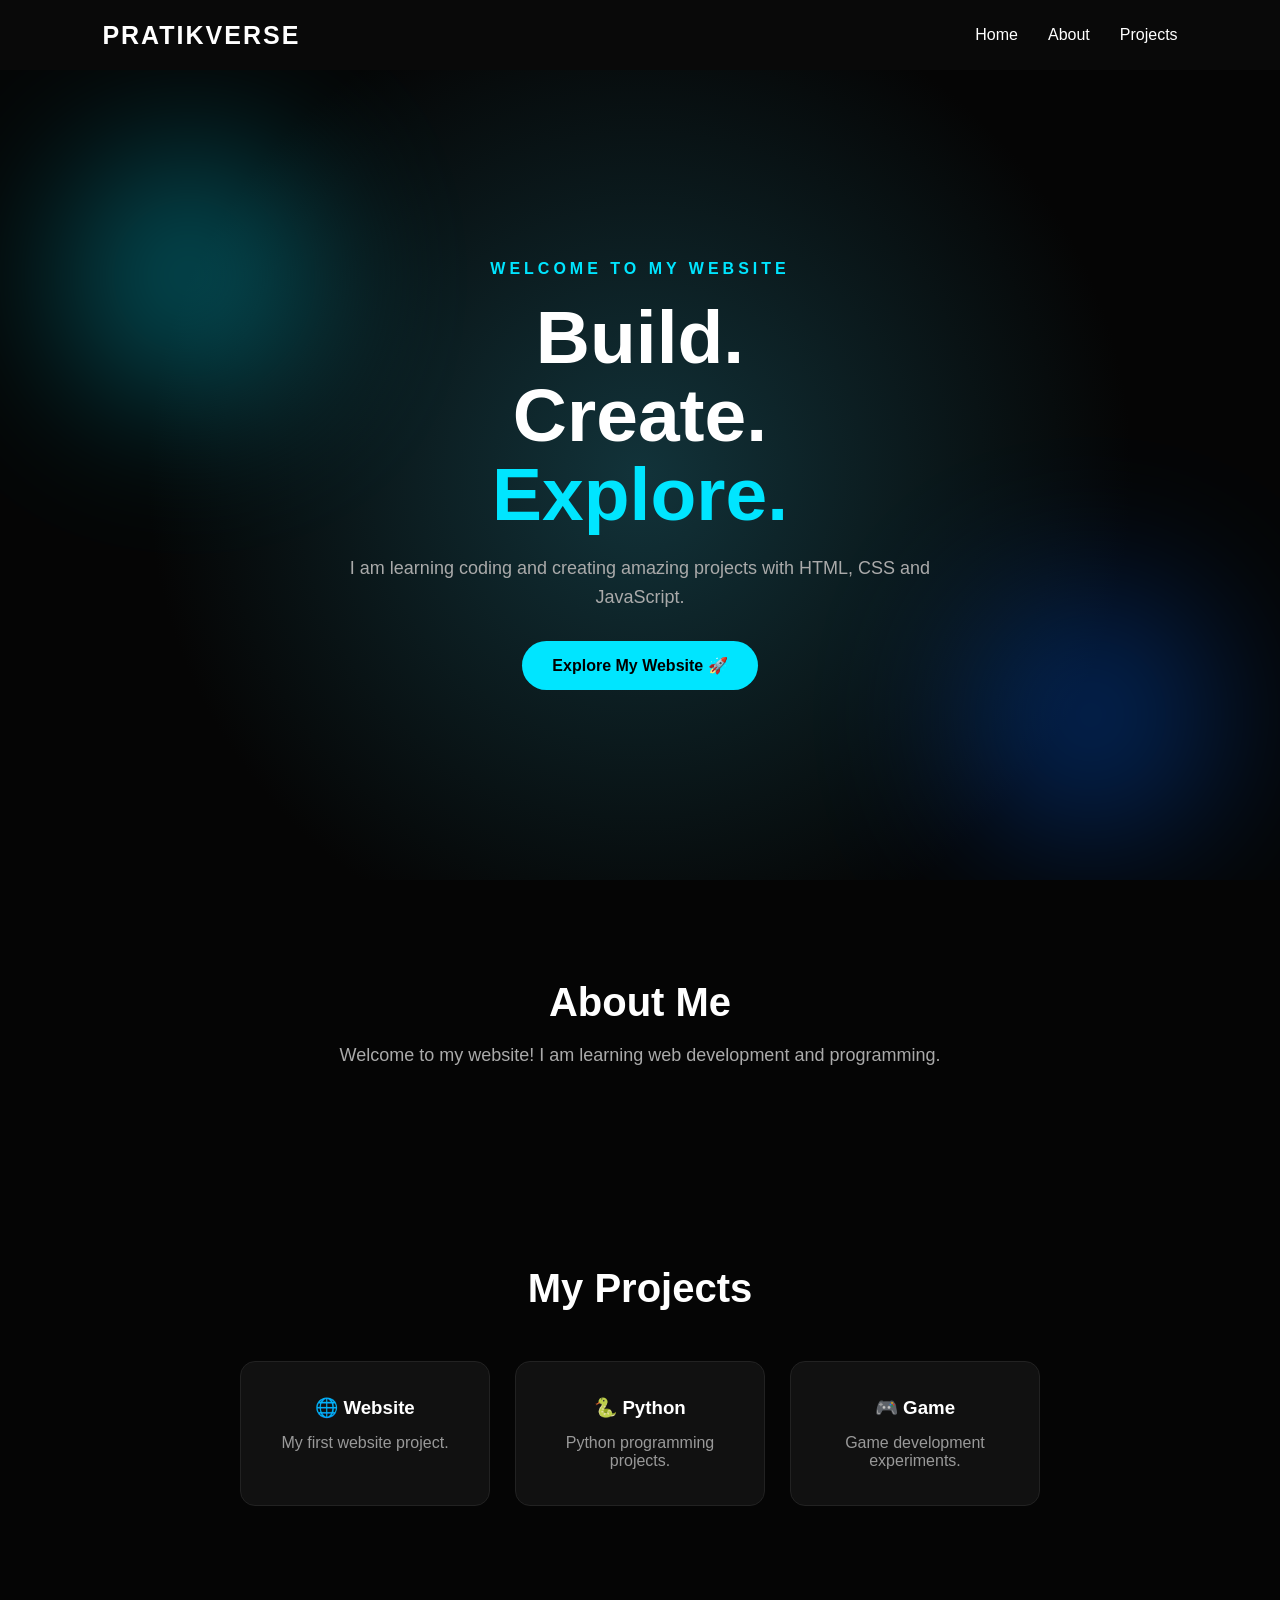
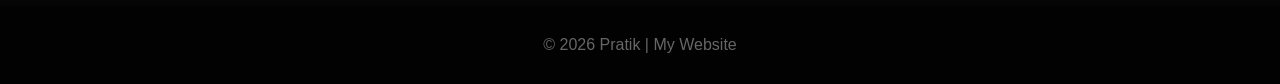
==== index.html @ c4424fc1 "Add files via upload" ====
<!DOCTYPE html>
<html lang="en">
<head>
    <meta charset="UTF-8">
    <meta name="viewport" content="width=device-width, initial-scale=1.0">

    <title>PratikVerse</title>

    <link rel="stylesheet" href="style.css">
</head>

<body>

    <nav>
        <div class="logo">PRATIKVERSE</div>

        <div class="menu">
            <a href="#home">Home</a>
            <a href="#about">About</a>
            <a href="#projects">Projects</a>
        </div>
    </nav>


    <section id="home" class="hero">

        <div>
            <p class="small-text">WELCOME TO MY WEBSITE</p>

            <h1>Build.<br>
                Create.<br>
                <span>Explore.</span>
            </h1>

            <p class="description">
                I am learning coding and creating amazing projects
                with HTML, CSS and JavaScript.
            </p>

            <button onclick="explore()">Explore My Website 🚀</button>
        </div>

    </section>


    <section id="about" class="section">

        <h2>About Me</h2>

        <p>
            Welcome to my website! I am learning web development
            and programming.
        </p>

    </section>


    <section id="projects" class="section">

        <h2>My Projects</h2>

        <div class="cards">

            <div class="card">
                <h3>🌐 Website</h3>
                <p>My first website project.</p>
            </div>

            <div class="card">
                <h3>🐍 Python</h3>
                <p>Python programming projects.</p>
            </div>

            <div class="card">
                <h3>🎮 Game</h3>
                <p>Game development experiments.</p>
            </div>

        </div>

    </section>


    <footer>
        © 2026 Pratik | My Website
    </footer>


    <script src="script.js"></script>

</body>
</html>
---- style.css ----
* {
    margin: 0;
    padding: 0;
    box-sizing: border-box;
}

html {
    scroll-behavior: smooth;
}

body {
    font-family: Arial, sans-serif;
    background: #050505;
    color: white;
}


/* NAVBAR */

nav {
    height: 70px;
    padding: 0 8%;

    display: flex;
    align-items: center;
    justify-content: space-between;

    background: rgba(10, 10, 10, 0.95);

    position: sticky;
    top: 0;
    z-index: 100;
}

.logo {
    font-size: 25px;
    font-weight: bold;
    letter-spacing: 2px;
}

.menu {
    display: flex;
    gap: 30px;
}

.menu a {
    color: white;
    text-decoration: none;
    transition: 0.3s;
}

.menu a:hover {
    color: #00e5ff;
}


/* HERO */

.hero {
    min-height: 90vh;

    display: flex;
    align-items: center;
    justify-content: center;

    text-align: center;

    padding: 40px;

    background:
        radial-gradient(circle at center, #12333a, #050505 65%);

    position: relative;
    overflow: hidden;
}


/* MOVING GLOW */

.hero::before {
    content: "";

    position: absolute;

    width: 250px;
    height: 250px;

    background: #00e5ff;

    border-radius: 50%;

    filter: blur(80px);

    opacity: 0.35;

    top: 10%;
    left: 5%;

    animation: moveGlow 4s infinite alternate ease-in-out;
}

.hero::after {
    content: "";

    position: absolute;

    width: 250px;
    height: 250px;

    background: #0066ff;

    border-radius: 50%;

    filter: blur(80px);

    opacity: 0.35;

    bottom: 5%;
    right: 5%;

    animation: moveGlow2 5s infinite alternate ease-in-out;
}

@keyframes moveGlow {

    0% {
        transform: translate(0, 0);
    }

    100% {
        transform: translate(300px, 150px);
    }

}

@keyframes moveGlow2 {

    0% {
        transform: translate(0, 0);
    }

    100% {
        transform: translate(-300px, -150px);
    }

}


/* HERO CONTENT */

.hero > div {
    position: relative;
    z-index: 2;
}

.small-text {
    color: #00e5ff;

    letter-spacing: 4px;

    font-weight: bold;
}

h1 {
    font-size: 75px;

    line-height: 1.05;

    margin: 20px 0;
}

h1 span {
    color: #00e5ff;
}

.description {
    max-width: 600px;

    margin: auto;

    color: #aaa;

    font-size: 18px;

    line-height: 1.6;
}


/* BUTTON */

button {
    margin-top: 30px;

    padding: 15px 30px;

    border: none;

    border-radius: 30px;

    background: #00e5ff;

    color: black;

    font-size: 16px;

    font-weight: bold;

    cursor: pointer;

    transition: 0.3s;
}

button:hover {
    transform: scale(1.08);

    box-shadow: 0 0 30px #00e5ff;
}


/* SECTIONS */

.section {
    padding: 100px 8%;

    text-align: center;
}

.section h2 {
    font-size: 40px;

    margin-bottom: 20px;
}

.section > p {
    color: #aaa;

    font-size: 18px;
}


/* PROJECT CARDS */

.cards {
    margin-top: 50px;

    display: flex;

    justify-content: center;

    gap: 25px;

    flex-wrap: wrap;
}

.card {
    width: 250px;

    padding: 35px 20px;

    background: #111;

    border: 1px solid #222;

    border-radius: 15px;

    transition: 0.3s;
}

.card:hover {
    transform: translateY(-10px);

    border-color: #00e5ff;

    box-shadow: 0 0 20px rgba(0, 229, 255, 0.2);
}

.card h3 {
    margin-bottom: 15px;
}

.card p {
    color: #999;
}


/* FOOTER */

footer {
    padding: 30px;

    text-align: center;

    background: #020202;

    color: #666;
}


/* MOBILE */

@media (max-width: 700px) {

    .menu {
        gap: 10px;
    }

    h1 {
        font-size: 50px;
    }

    nav {
        padding: 0 5%;
    }

}
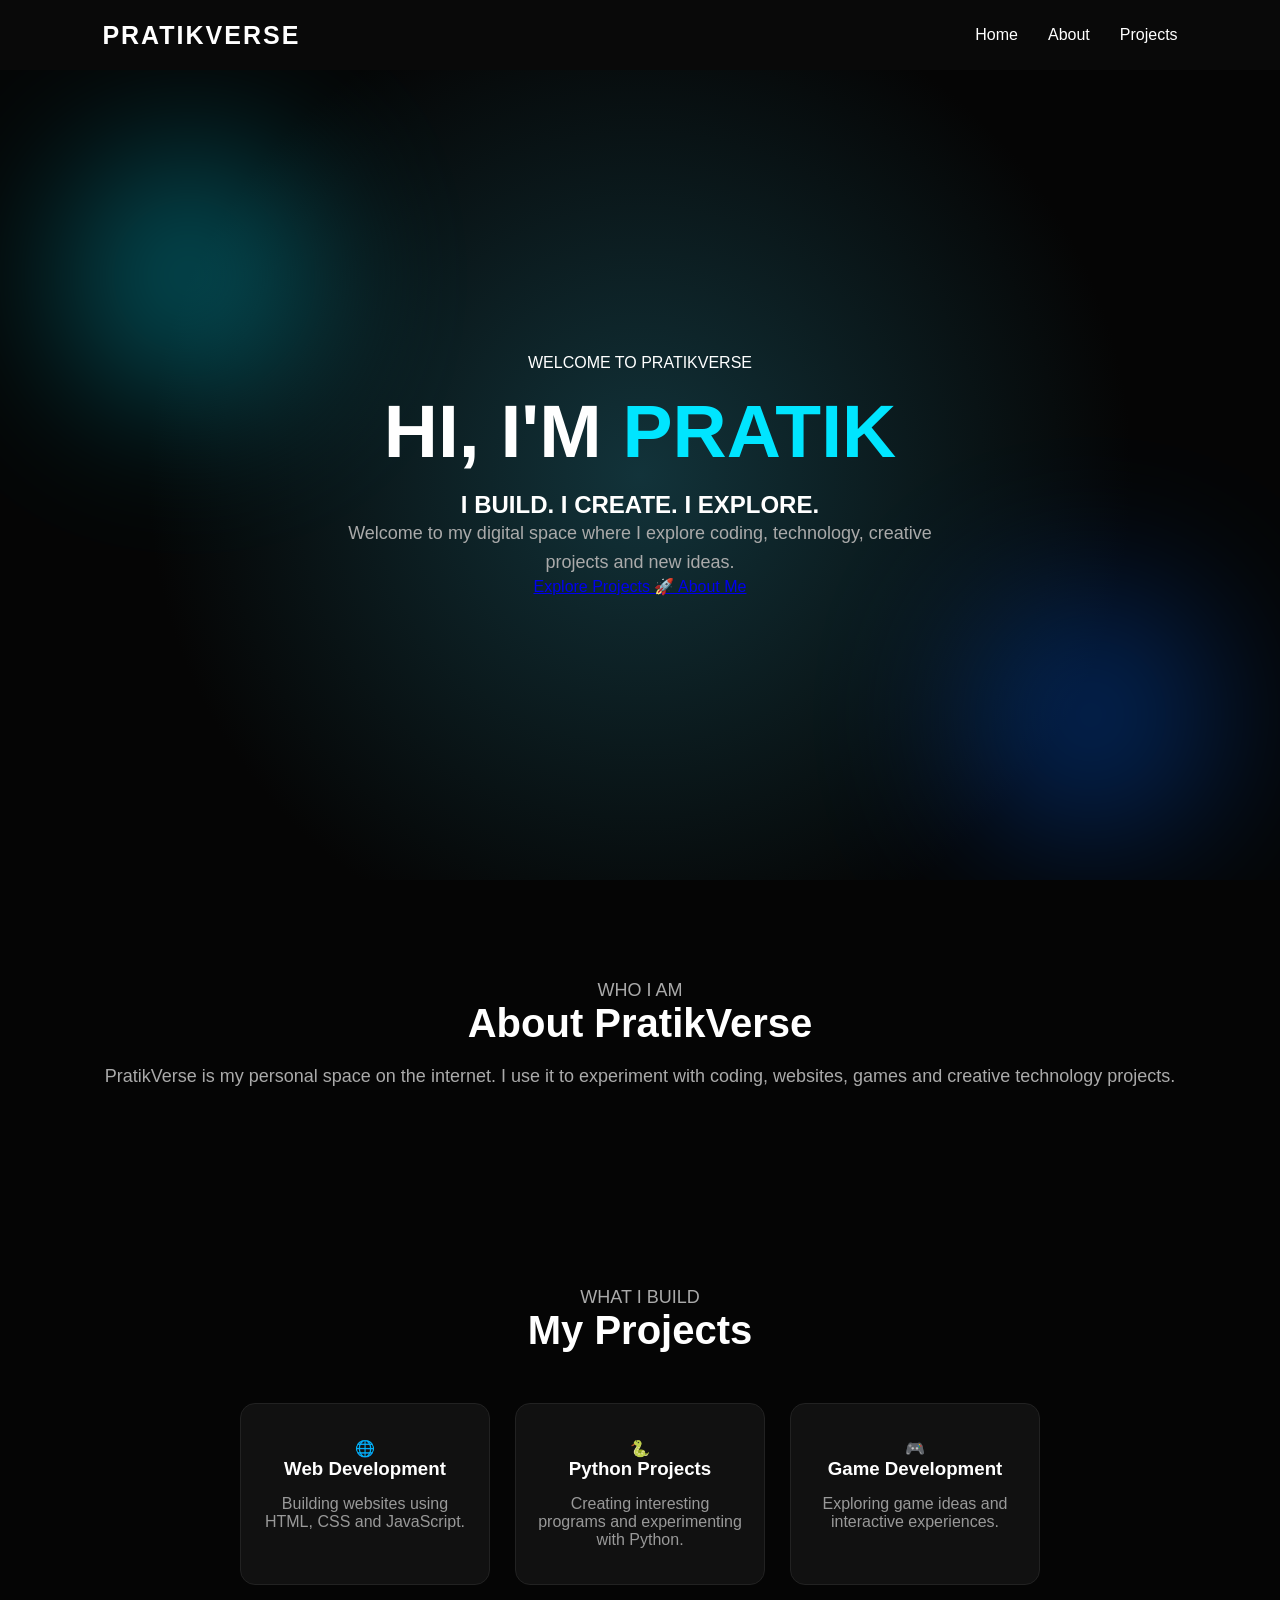
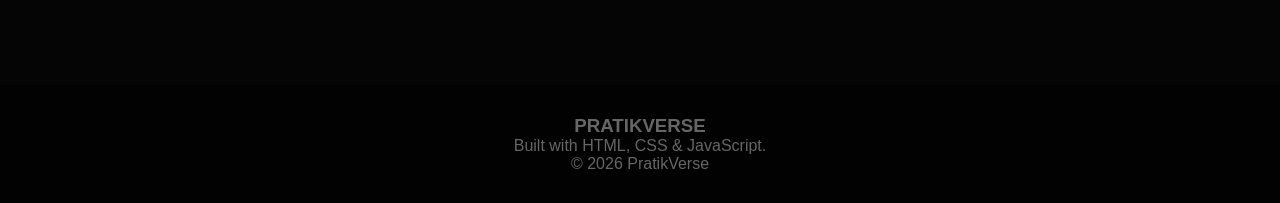
==== commit 6d44a172: "Add files via upload" ====
--- a/index.html
+++ b/index.html
@@ -1,5 +1,6 @@
 <!DOCTYPE html>
 <html lang="en">
+
 <head>
     <meta charset="UTF-8">
     <meta name="viewport" content="width=device-width, initial-scale=1.0">
@@ -11,69 +12,61 @@
 
 <body>
 
+    <!-- NAVBAR -->
+
     <nav>
-        <div class="logo">PRATIKVERSE</div>
+
+        <div class="logo">
+            PRATIKVERSE
+        </div>
 
         <div class="menu">
+
             <a href="#home">Home</a>
             <a href="#about">About</a>
             <a href="#projects">Projects</a>
+
         </div>
+
     </nav>
 
 
+    <!-- HERO -->
+
     <section id="home" class="hero">
 
-        <div>
-            <p class="small-text">WELCOME TO MY WEBSITE</p>
+        <div class="glow glow-one"></div>
+        <div class="glow glow-two"></div>
 
-            <h1>Build.<br>
-                Create.<br>
-                <span>Explore.</span>
+        <div class="hero-content">
+
+            <p class="welcome">
+                WELCOME TO PRATIKVERSE
+            </p>
+
+            <h1>
+                HI, I'M <span>PRATIK</span>
             </h1>
 
+            <h2>
+                I BUILD. I CREATE. I EXPLORE.
+            </h2>
+
             <p class="description">
-                I am learning coding and creating amazing projects
-                with HTML, CSS and JavaScript.
+                Welcome to my digital space where I explore
+                coding, technology, creative projects and new ideas.
             </p>
 
-            <button onclick="explore()">Explore My Website 🚀</button>
-        </div>
+            <div class="buttons">
 
-    </section>
+                <a href="#projects" class="primary-btn">
+                    Explore Projects 🚀
+                </a>
 
+                <a href="#about" class="secondary-btn">
+                    About Me
+                </a>
 
-    <section id="about" class="section">
-
-        <h2>About Me</h2>
-
-        <p>
-            Welcome to my website! I am learning web development
-            and programming.
-        </p>
-
-    </section>
-
-
-    <section id="projects" class="section">
-
-        <h2>My Projects</h2>
-
-        <div class="cards">
-
-            <div class="card">
-                <h3>🌐 Website</h3>
-                <p>My first website project.</p>
-            </div>
-
-            <div class="card">
-                <h3>🐍 Python</h3>
-                <p>Python programming projects.</p>
-            </div>
-
-            <div class="card">
-                <h3>🎮 Game</h3>
-                <p>Game development experiments.</p>
             </div>
 
         </div>
@@ -81,12 +74,118 @@
     </section>
 
 
+    <!-- ABOUT -->
+
+    <section id="about" class="section">
+
+        <p class="section-label">
+            WHO I AM
+        </p>
+
+        <h2>
+            About PratikVerse
+        </h2>
+
+        <p class="section-text">
+            PratikVerse is my personal space on the internet.
+            I use it to experiment with coding, websites,
+            games and creative technology projects.
+        </p>
+
+    </section>
+
+
+    <!-- PROJECTS -->
+
+    <section id="projects" class="section projects">
+
+        <p class="section-label">
+            WHAT I BUILD
+        </p>
+
+        <h2>
+            My Projects
+        </h2>
+
+        <div class="cards">
+
+            <div class="card">
+
+                <div class="card-icon">
+                    🌐
+                </div>
+
+                <h3>
+                    Web Development
+                </h3>
+
+                <p>
+                    Building websites using HTML, CSS and JavaScript.
+                </p>
+
+            </div>
+
+
+            <div class="card">
+
+                <div class="card-icon">
+                    🐍
+                </div>
+
+                <h3>
+                    Python Projects
+                </h3>
+
+                <p>
+                    Creating interesting programs and experimenting
+                    with Python.
+                </p>
+
+            </div>
+
+
+            <div class="card">
+
+                <div class="card-icon">
+                    🎮
+                </div>
+
+                <h3>
+                    Game Development
+                </h3>
+
+                <p>
+                    Exploring game ideas and interactive experiences.
+                </p>
+
+            </div>
+
+        </div>
+
+    </section>
+
+
+    <!-- FOOTER -->
+
     <footer>
-        © 2026 Pratik | My Website
+
+        <h3>
+            PRATIKVERSE
+        </h3>
+
+        <p>
+            Built with HTML, CSS & JavaScript.
+        </p>
+
+        <p class="copyright">
+            © 2026 PratikVerse
+        </p>
+
     </footer>
 
 
     <script src="script.js"></script>
 
 </body>
+
 </html>
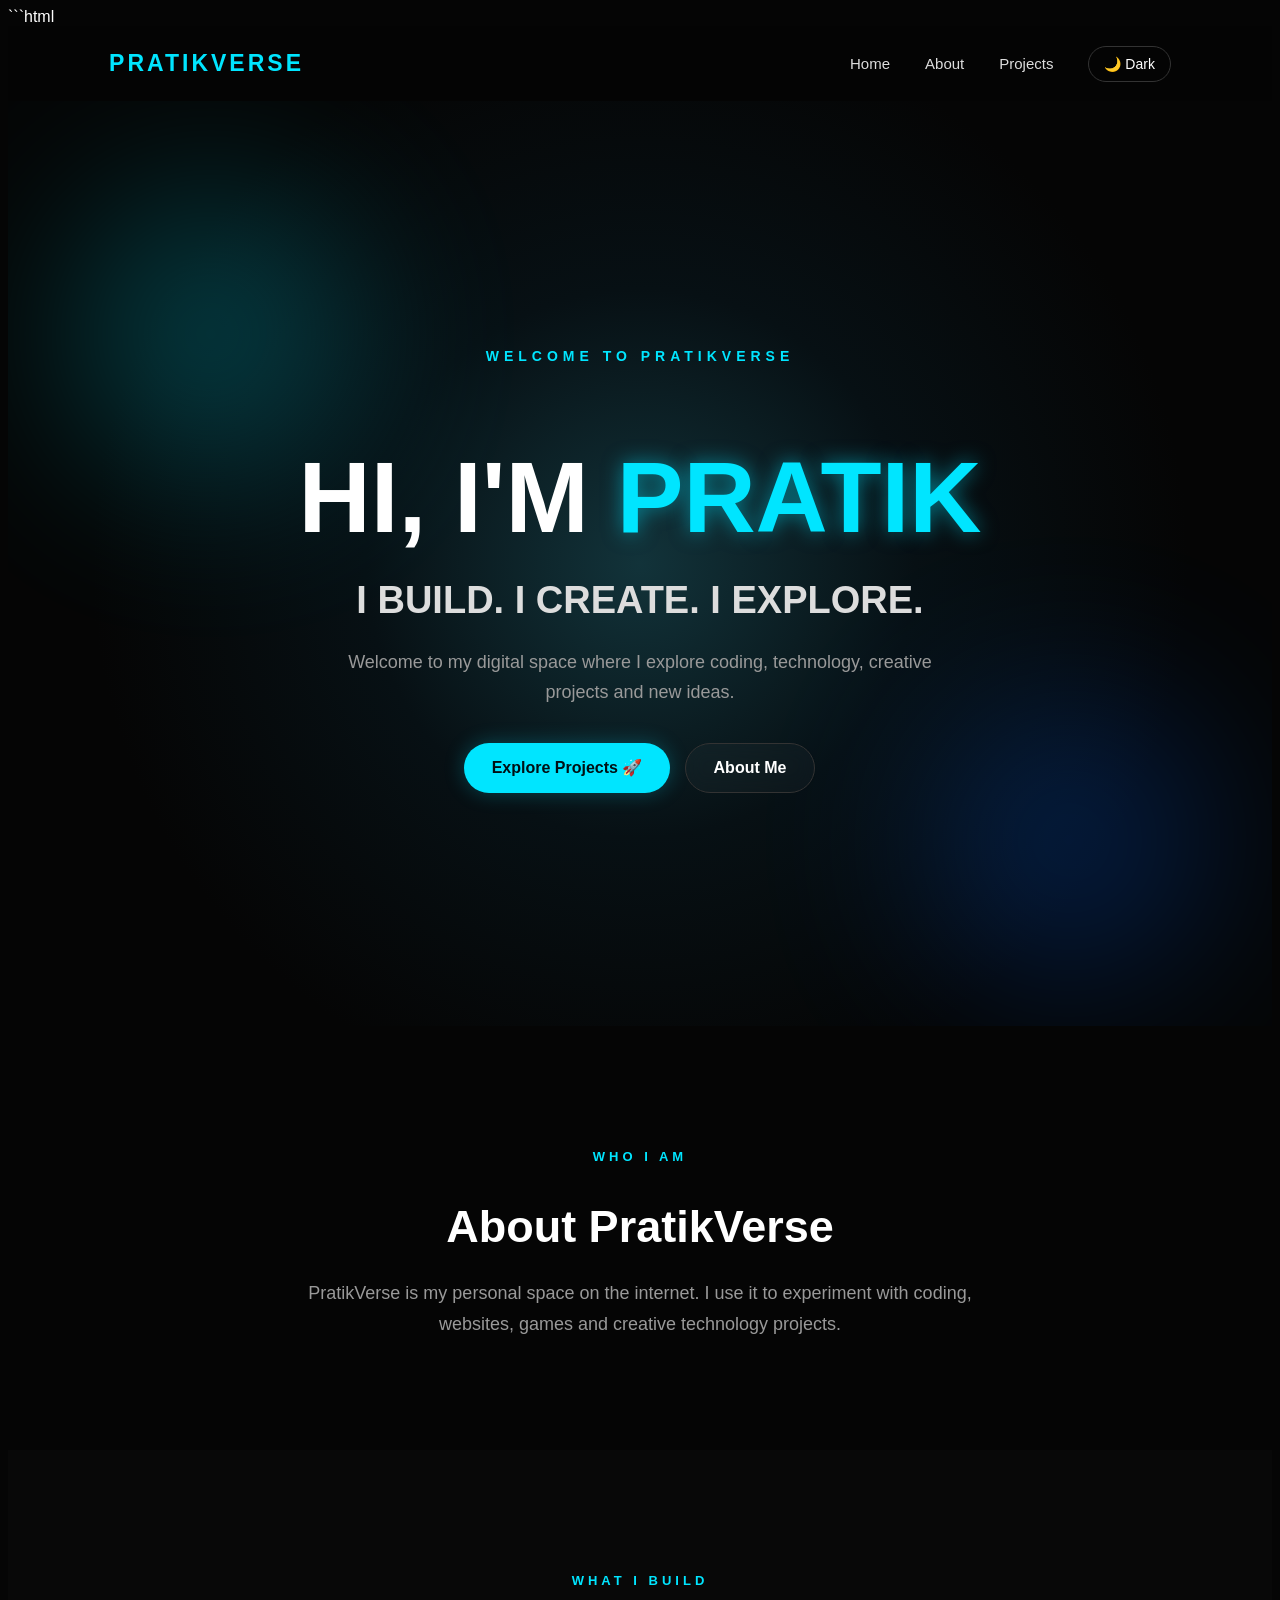
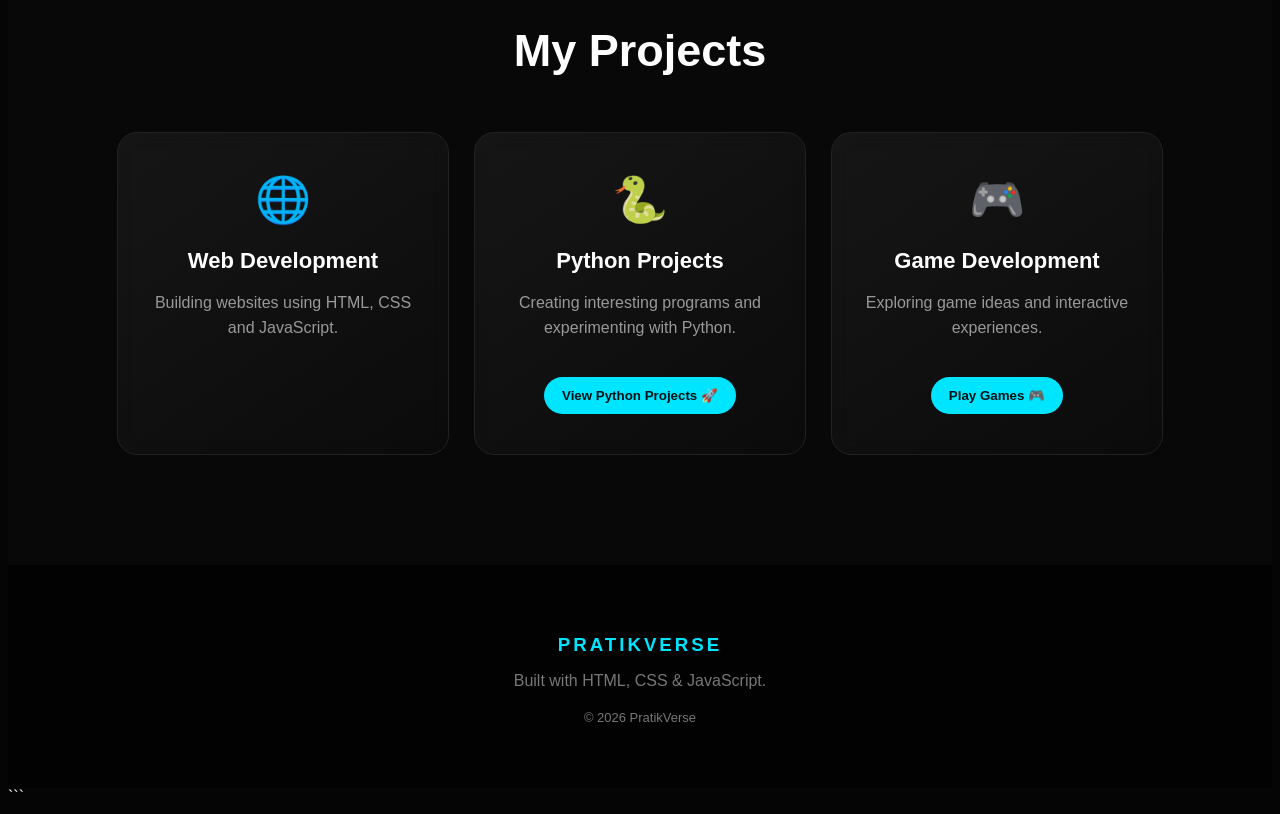
==== commit c149e09a: "Add files via upload" ====
--- a/index.html
+++ b/index.html
@@ -1,3 +1,4 @@
+```html
 <!DOCTYPE html>
 <html lang="en">
 
@@ -12,7 +13,9 @@
 
 <body>
 
-    <!-- NAVBAR -->
+    <!-- ================================
+         NAVBAR
+    ================================= -->
 
     <nav>
 
@@ -26,12 +29,18 @@
             <a href="#about">About</a>
             <a href="#projects">Projects</a>
 
+            <button id="themeToggle" type="button">
+                🌙 Dark
+            </button>
+
         </div>
 
     </nav>
 
 
-    <!-- HERO -->
+    <!-- ================================
+         HERO
+    ================================= -->
 
     <section id="home" class="hero">
 
@@ -74,7 +83,9 @@
     </section>
 
 
-    <!-- ABOUT -->
+    <!-- ================================
+         ABOUT
+    ================================= -->
 
     <section id="about" class="section">
 
@@ -95,7 +106,9 @@
     </section>
 
 
-    <!-- PROJECTS -->
+    <!-- ================================
+         PROJECTS
+    ================================= -->
 
     <section id="projects" class="section projects">
 
@@ -109,6 +122,9 @@
 
         <div class="cards">
 
+
+            <!-- WEB DEVELOPMENT -->
+
             <div class="card">
 
                 <div class="card-icon">
@@ -125,6 +141,8 @@
 
             </div>
 
+
+            <!-- PYTHON PROJECTS -->
 
             <div class="card">
 
@@ -141,8 +159,19 @@
                     with Python.
                 </p>
 
-            </div>
-
+                <button
+                    type="button"
+                    class="project-btn"
+                    onclick="openPythonProjects()">
+
+                    View Python Projects 🚀
+
+                </button>
+
+            </div>
+
+
+            <!-- GAME DEVELOPMENT -->
 
             <div class="card">
 
@@ -158,6 +187,15 @@
                     Exploring game ideas and interactive experiences.
                 </p>
 
+                <button
+                    type="button"
+                    class="project-btn"
+                    onclick="openGames()">
+
+                    Play Games 🎮
+
+                </button>
+
             </div>
 
         </div>
@@ -165,7 +203,318 @@
     </section>
 
 
-    <!-- FOOTER -->
+    <!-- ================================
+         PYTHON PROJECT POPUP
+    ================================= -->
+
+    <div
+        id="pythonModal"
+        class="python-modal"
+        style="display: none;">
+
+        <div class="python-modal-box">
+
+            <button
+                type="button"
+                class="python-close"
+                onclick="closePythonProjects()">
+
+                ×
+
+            </button>
+
+            <div class="python-modal-icon">
+                🐍
+            </div>
+
+            <h2>
+                Python Projects
+            </h2>
+
+            <p>
+                Here are some Python projects I am learning
+                and experimenting with.
+            </p>
+
+
+            <div class="python-project-list">
+
+
+                <!-- CALCULATOR -->
+
+                <div class="python-project">
+
+                    <h3>
+                        🧮 Python Calculator
+                    </h3>
+
+                    <p>
+                        A simple calculator program built
+                        with Python.
+                    </p>
+
+                </div>
+
+
+                <!-- APP LAUNCHER -->
+
+                <div class="python-project">
+
+                    <h3>
+                        🚀 App Launcher
+                    </h3>
+
+                    <p>
+                        An experimental program for launching
+                        applications.
+                    </p>
+
+                </div>
+
+
+                <!-- MINI TOOLS -->
+
+                <div class="python-project">
+
+                    <h3>
+                        🛠️ Mini Tools
+                    </h3>
+
+                    <p>
+                        Small Python programs created for
+                        learning programming concepts.
+                    </p>
+
+                </div>
+
+            </div>
+
+        </div>
+
+    </div>
+
+
+    <!-- ================================
+         GAMES POPUP
+    ================================= -->
+
+    <div
+        id="gameModal"
+        class="game-modal"
+        style="display: none;">
+
+        <div class="game-modal-box">
+
+
+            <!-- CLOSE -->
+
+            <button
+                type="button"
+                class="game-close"
+                onclick="closeGames()">
+
+                ×
+
+            </button>
+
+
+            <!-- GAME TITLE -->
+
+            <h2>
+                🎮 PratikVerse Games
+            </h2>
+
+            <p>
+                Choose a game to play!
+            </p>
+
+
+            <!-- ============================
+                 GAME MENU
+            ============================= -->
+
+            <div
+                id="gameMenu"
+                class="game-menu">
+
+
+                <!-- TARGET CLICKER -->
+
+                <button
+                    type="button"
+                    class="game-choice"
+                    onclick="startTargetGameFromMenu()">
+
+                    <span class="game-choice-icon">
+                        🎯
+                    </span>
+
+                    <strong>
+                        Target Clicker
+                    </strong>
+
+                    <span>
+                        Test your clicking speed
+                    </span>
+
+                </button>
+
+
+                <!-- SNAKE GAME -->
+
+                <button
+                    type="button"
+                    class="game-choice"
+                    onclick="startSnakeGame()">
+
+                    <span class="game-choice-icon">
+                        🐍
+                    </span>
+
+                    <strong>
+                        Snake Game
+                    </strong>
+
+                    <span>
+                        Eat food and grow the snake
+                    </span>
+
+                </button>
+
+            </div>
+
+
+            <!-- ============================
+                 TARGET CLICKER GAME
+            ============================= -->
+
+            <div
+                id="targetGame"
+                class="game-screen"
+                style="display: none;">
+
+
+                <button
+                    type="button"
+                    class="back-game-btn"
+                    onclick="showGameMenu()">
+
+                    ← Games
+
+                </button>
+
+
+                <h2>
+                    🎯 Target Clicker
+                </h2>
+
+
+                <div class="game-stats">
+
+                    <span>
+                        Score:
+                        <strong id="targetScore">
+                            0
+                        </strong>
+                    </span>
+
+                    <span>
+                        Time:
+                        <strong id="targetTime">
+                            30
+                        </strong>
+                        s
+                    </span>
+
+                </div>
+
+
+                <div
+                    id="gameArea"
+                    class="game-area">
+
+
+                    <button
+                        type="button"
+                        id="gameTarget"
+                        class="game-target"
+                        onclick="hitTarget()">
+
+                        🎯
+
+                    </button>
+
+                </div>
+
+            </div>
+
+
+            <!-- ============================
+                 SNAKE GAME
+            ============================= -->
+
+            <div
+                id="snakeGame"
+                class="game-screen"
+                style="display: none;">
+
+
+                <button
+                    type="button"
+                    class="back-game-btn"
+                    onclick="showGameMenu()">
+
+                    ← Games
+
+                </button>
+
+
+                <h2>
+                    🐍 Snake Game
+                </h2>
+
+
+                <div class="snake-score">
+
+                    Score:
+                    <strong id="snakeScore">
+                        0
+                    </strong>
+
+                </div>
+
+
+                <canvas
+                    id="snakeCanvas"
+                    width="400"
+                    height="400">
+                </canvas>
+
+
+                <p class="snake-controls">
+                    Use ⬆️ ⬇️ ⬅️ ➡️ to move
+                </p>
+
+
+                <button
+                    type="button"
+                    class="project-btn"
+                    onclick="restartSnakeGame()">
+
+                    🔄 Restart
+
+                </button>
+
+            </div>
+
+        </div>
+
+    </div>
+
+
+    <!-- ================================
+         FOOTER
+    ================================= -->
 
     <footer>
 
@@ -184,8 +533,17 @@
     </footer>
 
 
+    <!-- ================================
+         JAVASCRIPT
+    ================================= -->
+
     <script src="script.js"></script>
 
 </body>
 
+</html>
+```
+<script src="./script.js"></script>
+
+</body>
 </html>
--- a/style.css
+++ b/style.css
@@ -1,3 +1,8 @@
+```css
+/* =================================
+   GLOBAL RESET
+================================= */
+
 * {
     margin: 0;
     padding: 0;
@@ -12,304 +17,1214 @@
     font-family: Arial, sans-serif;
     background: #050505;
     color: white;
-}
-
-
-/* NAVBAR */
+    transition: background 0.4s ease, color 0.4s ease;
+}
+
+
+/* =================================
+   NAVBAR
+================================= */
 
 nav {
-    height: 70px;
+    height: 75px;
     padding: 0 8%;
 
     display: flex;
     align-items: center;
     justify-content: space-between;
 
-    background: rgba(10, 10, 10, 0.95);
+    background: rgba(5, 5, 5, 0.85);
+    backdrop-filter: blur(15px);
 
     position: sticky;
     top: 0;
+
     z-index: 100;
+
+    transition: background 0.4s ease;
 }
 
 .logo {
-    font-size: 25px;
+    font-size: 23px;
     font-weight: bold;
-    letter-spacing: 2px;
+    letter-spacing: 3px;
+    color: #00e5ff;
 }
 
 .menu {
     display: flex;
-    gap: 30px;
+    gap: 35px;
+    align-items: center;
 }
 
 .menu a {
+    color: #ddd;
+    text-decoration: none;
+    font-size: 15px;
+    transition: 0.3s;
+}
+
+.menu a:hover {
+    color: #00e5ff;
+}
+
+
+/* =================================
+   THEME BUTTON
+================================= */
+
+#themeToggle {
+    padding: 9px 15px;
+
+    border: 1px solid #333;
+    border-radius: 20px;
+
+    background: transparent;
     color: white;
+
+    cursor: pointer;
+
+    font-size: 14px;
+
+    transition: 0.3s;
+}
+
+#themeToggle:hover {
+    border-color: #00e5ff;
+    color: #00e5ff;
+}
+
+
+/* =================================
+   HERO
+================================= */
+
+.hero {
+    min-height: calc(100vh - 75px);
+
+    display: flex;
+    justify-content: center;
+    align-items: center;
+
+    text-align: center;
+
+    padding: 50px 20px;
+
+    position: relative;
+    overflow: hidden;
+
+    background:
+        radial-gradient(
+            circle at center,
+            #12333a 0%,
+            #071014 35%,
+            #050505 70%
+        );
+
+    transition: background 0.4s ease;
+}
+
+.hero-content {
+    position: relative;
+    z-index: 5;
+
+    max-width: 850px;
+
+    animation: fadeUp 1.2s ease;
+}
+
+.welcome {
+    color: #00e5ff;
+
+    letter-spacing: 5px;
+
+    font-size: 14px;
+    font-weight: bold;
+
+    margin-bottom: 25px;
+}
+
+.hero h1 {
+    font-size: clamp(55px, 9vw, 100px);
+
+    line-height: 1;
+
+    margin-bottom: 20px;
+}
+
+.hero h1 span {
+    color: #00e5ff;
+
+    text-shadow:
+        0 0 20px rgba(0, 229, 255, 0.5);
+}
+
+.hero h2 {
+    font-size: clamp(20px, 4vw, 38px);
+
+    color: #ddd;
+
+    margin-bottom: 25px;
+}
+
+.description {
+    max-width: 650px;
+
+    margin: auto;
+
+    color: #999;
+
+    font-size: 18px;
+
+    line-height: 1.7;
+}
+
+
+/* =================================
+   HERO BUTTONS
+================================= */
+
+.buttons {
+    margin-top: 35px;
+
+    display: flex;
+    justify-content: center;
+
+    gap: 15px;
+
+    flex-wrap: wrap;
+}
+
+.primary-btn,
+.secondary-btn {
+    padding: 15px 28px;
+
+    border-radius: 30px;
+
     text-decoration: none;
+
+    font-weight: bold;
+
     transition: 0.3s;
 }
 
-.menu a:hover {
-    color: #00e5ff;
-}
-
-
-/* HERO */
-
-.hero {
-    min-height: 90vh;
+.primary-btn {
+    background: #00e5ff;
+
+    color: #001014;
+
+    box-shadow:
+        0 0 20px rgba(0, 229, 255, 0.25);
+}
+
+.primary-btn:hover {
+    transform: translateY(-4px) scale(1.03);
+
+    box-shadow:
+        0 0 35px rgba(0, 229, 255, 0.55);
+}
+
+.secondary-btn {
+    border: 1px solid #333;
+
+    color: white;
+
+    background: rgba(255, 255, 255, 0.03);
+
+    backdrop-filter: blur(10px);
+}
+
+.secondary-btn:hover {
+    border-color: #00e5ff;
+
+    color: #00e5ff;
+
+    transform: translateY(-4px);
+}
+
+
+/* =================================
+   GLOWING CIRCLES
+================================= */
+
+.glow {
+    position: absolute;
+
+    width: 280px;
+    height: 280px;
+
+    border-radius: 50%;
+
+    filter: blur(90px);
+
+    opacity: 0.25;
+
+    pointer-events: none;
+}
+
+.glow-one {
+    background: #00e5ff;
+
+    left: 5%;
+    top: 10%;
+
+    animation:
+        floatOne 6s infinite alternate ease-in-out;
+}
+
+.glow-two {
+    background: #0066ff;
+
+    right: 5%;
+    bottom: 5%;
+
+    animation:
+        floatTwo 7s infinite alternate ease-in-out;
+}
+
+
+/* =================================
+   SECTIONS
+================================= */
+
+.section {
+    padding: 110px 8%;
+
+    text-align: center;
+
+    transition:
+        background 0.4s ease,
+        color 0.4s ease;
+}
+
+.section-label {
+    color: #00e5ff;
+
+    letter-spacing: 4px;
+
+    font-size: 13px;
+
+    font-weight: bold;
+
+    margin-bottom: 15px;
+}
+
+.section h2 {
+    font-size: 45px;
+
+    margin-bottom: 25px;
+}
+
+.section-text {
+    max-width: 700px;
+
+    margin: auto;
+
+    color: #999;
+
+    font-size: 18px;
+
+    line-height: 1.7;
+}
+
+
+/* =================================
+   PROJECTS
+================================= */
+
+.projects {
+    background: #080808;
+}
+
+.cards {
+    margin-top: 55px;
 
     display: flex;
+
+    justify-content: center;
+
+    gap: 25px;
+
+    flex-wrap: wrap;
+}
+
+.card {
+    width: 280px;
+
+    padding: 40px 25px;
+
+    background:
+        linear-gradient(
+            145deg,
+            rgba(255, 255, 255, 0.06),
+            rgba(255, 255, 255, 0.015)
+        );
+
+    border: 1px solid #222;
+
+    border-radius: 20px;
+
+    transition: 0.4s;
+
+    backdrop-filter: blur(10px);
+}
+
+.card:hover {
+    transform:
+        translateY(-12px)
+        scale(1.03);
+
+    border-color: #00e5ff;
+
+    box-shadow:
+        0 15px 40px rgba(0, 229, 255, 0.12);
+}
+
+.card-icon {
+    font-size: 45px;
+
+    margin-bottom: 20px;
+}
+
+.card h3 {
+    font-size: 22px;
+
+    margin-bottom: 15px;
+}
+
+.card p {
+    color: #999;
+
+    line-height: 1.6;
+}
+
+
+/* =================================
+   PROJECT BUTTON
+================================= */
+
+.project-btn {
+    margin-top: 20px;
+
+    padding: 11px 18px;
+
+    border: none;
+
+    border-radius: 20px;
+
+    background: #00e5ff;
+
+    color: #001014;
+
+    font-weight: bold;
+
+    cursor: pointer;
+
+    transition: 0.3s;
+}
+
+.project-btn:hover {
+    transform: translateY(-3px);
+
+    box-shadow:
+        0 0 20px rgba(0, 229, 255, 0.4);
+}
+
+
+/* =================================
+   PYTHON PROJECT POPUP
+================================= */
+
+.python-modal {
+    display: none;
+
+    position: fixed;
+
+    inset: 0;
+
+    z-index: 9999;
+
     align-items: center;
     justify-content: center;
 
+    padding: 20px;
+
+    background:
+        rgba(0, 0, 0, 0.75);
+
+    backdrop-filter: blur(8px);
+}
+
+.python-modal-box {
+    position: relative;
+
+    width: min(600px, 95%);
+
+    max-height: 85vh;
+
+    overflow-y: auto;
+
+    padding: 40px;
+
+    border-radius: 25px;
+
+    background: #101820;
+
+    border: 1px solid #00e5ff;
+
+    box-shadow:
+        0 0 50px rgba(0, 229, 255, 0.2);
+
+    color: white;
+
     text-align: center;
 
-    padding: 40px;
+    animation: popupIn 0.3s ease;
+}
+
+.python-modal-icon {
+    font-size: 55px;
+
+    margin-bottom: 15px;
+}
+
+.python-modal-box h2 {
+    color: #00e5ff;
+
+    font-size: 32px;
+
+    margin-bottom: 15px;
+}
+
+.python-modal-box > p {
+    color: #aaa;
+
+    line-height: 1.6;
+
+    margin-bottom: 25px;
+}
+
+.python-project-list {
+    display: grid;
+
+    gap: 15px;
+}
+
+.python-project {
+    padding: 20px;
+
+    text-align: left;
 
     background:
-        radial-gradient(circle at center, #12333a, #050505 65%);
-
+        rgba(255, 255, 255, 0.05);
+
+    border: 1px solid #252f36;
+
+    border-radius: 15px;
+
+    transition: 0.3s;
+}
+
+.python-project:hover {
+    border-color: #00e5ff;
+
+    transform:
+        translateY(-3px);
+}
+
+.python-project h3 {
+    margin-bottom: 8px;
+
+    color: white;
+}
+
+.python-project p {
+    color: #999;
+
+    line-height: 1.5;
+}
+
+.python-close {
+    position: absolute;
+
+    top: 15px;
+    right: 20px;
+
+    width: 35px;
+    height: 35px;
+
+    border: none;
+
+    border-radius: 50%;
+
+    background: transparent;
+
+    color: white;
+
+    font-size: 28px;
+
+    cursor: pointer;
+
+    transition: 0.3s;
+}
+
+.python-close:hover {
+    background: #00e5ff;
+
+    color: #001014;
+}
+
+
+/* =================================
+   GAMES MODAL
+================================= */
+
+.game-modal {
+    display: none;
+
+    position: fixed;
+
+    inset: 0;
+
+    z-index: 9999;
+
+    align-items: center;
+    justify-content: center;
+
+    padding: 20px;
+
+    background:
+        rgba(0, 0, 0, 0.85);
+
+    backdrop-filter: blur(10px);
+}
+
+.game-modal-box {
     position: relative;
+
+    width: min(760px, 95vw);
+
+    max-height: 90vh;
+
+    overflow-y: auto;
+
+    padding: 35px;
+
+    background:
+        linear-gradient(
+            145deg,
+            #101b20,
+            #050809
+        );
+
+    border: 1px solid #00e5ff;
+
+    border-radius: 24px;
+
+    text-align: center;
+
+    box-shadow:
+        0 0 50px rgba(0, 229, 255, 0.2);
+
+    animation: popupIn 0.3s ease;
+}
+
+.game-modal-box > h2 {
+    color: #00e5ff;
+
+    font-size: 32px;
+
+    margin-bottom: 10px;
+}
+
+.game-modal-box > p {
+    color: #999;
+
+    margin-bottom: 25px;
+}
+
+
+/* =================================
+   GAME CLOSE BUTTON
+================================= */
+
+.game-close {
+    position: absolute;
+
+    right: 18px;
+    top: 12px;
+
+    width: 38px;
+    height: 38px;
+
+    border: none;
+
+    background: transparent;
+
+    color: white;
+
+    font-size: 32px;
+
+    cursor: pointer;
+
+    transition: 0.3s;
+}
+
+.game-close:hover {
+    color: #00e5ff;
+
+    transform: rotate(90deg);
+}
+
+
+/* =================================
+   GAME MENU
+================================= */
+
+.game-menu {
+    display: grid;
+
+    grid-template-columns:
+        repeat(2, 1fr);
+
+    gap: 20px;
+
+    margin-top: 25px;
+}
+
+.game-choice {
+    min-height: 180px;
+
+    padding: 25px;
+
+    border: 1px solid #25343a;
+
+    border-radius: 20px;
+
+    background:
+        linear-gradient(
+            145deg,
+            rgba(255,255,255,0.06),
+            rgba(255,255,255,0.02)
+        );
+
+    color: white;
+
+    cursor: pointer;
+
+    display: flex;
+
+    flex-direction: column;
+
+    align-items: center;
+
+    justify-content: center;
+
+    gap: 10px;
+
+    transition: 0.3s;
+}
+
+.game-choice:hover {
+    transform:
+        translateY(-7px)
+        scale(1.02);
+
+    border-color: #00e5ff;
+
+    box-shadow:
+        0 0 30px rgba(0, 229, 255, 0.15);
+}
+
+.game-choice-icon {
+    font-size: 55px;
+}
+
+.game-choice strong {
+    font-size: 21px;
+
+    color: #00e5ff;
+}
+
+.game-choice span:last-child {
+    color: #999;
+
+    font-size: 14px;
+}
+
+
+/* =================================
+   GAME SCREEN
+================================= */
+
+.game-screen {
+    width: 100%;
+
+    margin-top: 10px;
+}
+
+.game-screen h2 {
+    color: #00e5ff;
+
+    font-size: 30px;
+
+    margin: 15px 0 20px;
+}
+
+
+/* =================================
+   BACK TO GAMES
+================================= */
+
+.back-game-btn {
+    display: block;
+
+    border: 1px solid #333;
+
+    border-radius: 20px;
+
+    padding: 8px 15px;
+
+    background: transparent;
+
+    color: white;
+
+    cursor: pointer;
+
+    transition: 0.3s;
+}
+
+.back-game-btn:hover {
+    border-color: #00e5ff;
+
+    color: #00e5ff;
+}
+
+
+/* =================================
+   GAME STATS
+================================= */
+
+.game-stats {
+    display: flex;
+
+    justify-content: center;
+
+    gap: 60px;
+
+    margin-bottom: 20px;
+
+    font-size: 18px;
+}
+
+.game-stats span {
+    color: #ddd;
+}
+
+.game-stats strong {
+    color: #00e5ff;
+
+    font-size: 24px;
+}
+
+
+/* =================================
+   TARGET GAME AREA
+================================= */
+
+.game-area {
+    position: relative;
+
+    width: 100%;
+
+    height: 350px;
+
     overflow: hidden;
-}
-
-
-/* MOVING GLOW */
-
-.hero::before {
-    content: "";
-
+
+    border: 1px solid #1d3940;
+
+    border-radius: 18px;
+
+    background:
+        radial-gradient(
+            circle at center,
+            #102a30,
+            #050909
+        );
+}
+
+
+/* =================================
+   TARGET
+================================= */
+
+.game-target {
     position: absolute;
 
-    width: 250px;
-    height: 250px;
-
-    background: #00e5ff;
+    width: 65px;
+    height: 65px;
 
     border-radius: 50%;
 
-    filter: blur(80px);
-
-    opacity: 0.35;
-
-    top: 10%;
-    left: 5%;
-
-    animation: moveGlow 4s infinite alternate ease-in-out;
-}
-
-.hero::after {
-    content: "";
-
-    position: absolute;
-
-    width: 250px;
-    height: 250px;
-
-    background: #0066ff;
-
-    border-radius: 50%;
-
-    filter: blur(80px);
-
-    opacity: 0.35;
-
-    bottom: 5%;
-    right: 5%;
-
-    animation: moveGlow2 5s infinite alternate ease-in-out;
-}
-
-@keyframes moveGlow {
-
-    0% {
-        transform: translate(0, 0);
-    }
-
-    100% {
-        transform: translate(300px, 150px);
-    }
-
-}
-
-@keyframes moveGlow2 {
-
-    0% {
-        transform: translate(0, 0);
-    }
-
-    100% {
-        transform: translate(-300px, -150px);
-    }
-
-}
-
-
-/* HERO CONTENT */
-
-.hero > div {
-    position: relative;
-    z-index: 2;
-}
-
-.small-text {
-    color: #00e5ff;
-
-    letter-spacing: 4px;
-
-    font-weight: bold;
-}
-
-h1 {
-    font-size: 75px;
-
-    line-height: 1.05;
-
-    margin: 20px 0;
-}
-
-h1 span {
-    color: #00e5ff;
-}
-
-.description {
-    max-width: 600px;
-
-    margin: auto;
-
-    color: #aaa;
-
-    font-size: 18px;
-
-    line-height: 1.6;
-}
-
-
-/* BUTTON */
-
-button {
-    margin-top: 30px;
-
-    padding: 15px 30px;
-
-    border: none;
-
-    border-radius: 30px;
-
-    background: #00e5ff;
-
-    color: black;
-
-    font-size: 16px;
-
-    font-weight: bold;
+    border: 2px solid #00e5ff;
+
+    background: #071b20;
+
+    color: white;
+
+    font-size: 30px;
 
     cursor: pointer;
 
-    transition: 0.3s;
-}
-
-button:hover {
-    transform: scale(1.08);
-
-    box-shadow: 0 0 30px #00e5ff;
-}
-
-
-/* SECTIONS */
-
-.section {
-    padding: 100px 8%;
+    display: flex;
+
+    align-items: center;
+    justify-content: center;
+
+    transition:
+        transform 0.1s;
+
+    box-shadow:
+        0 0 20px rgba(0, 229, 255, 0.5);
+}
+
+.game-target:hover {
+    transform: scale(1.15);
+
+    box-shadow:
+        0 0 35px rgba(0, 229, 255, 0.8);
+}
+
+.game-target:active {
+    transform: scale(0.85);
+}
+
+
+/* =================================
+   SNAKE GAME
+================================= */
+
+.snake-score {
+    margin-bottom: 15px;
+
+    color: #ddd;
+
+    font-size: 20px;
+}
+
+.snake-score strong {
+    color: #00e5ff;
+
+    font-size: 25px;
+}
+
+#snakeCanvas {
+    display: block;
+
+    width: 400px;
+    height: 400px;
+
+    max-width: 100%;
+
+    margin: 0 auto;
+
+    border: 2px solid #00e5ff;
+
+    border-radius: 12px;
+
+    background: #050909;
+
+    box-shadow:
+        0 0 30px rgba(0, 229, 255, 0.15);
+}
+
+.snake-controls {
+    margin-top: 15px;
+
+    color: #999;
+
+    font-size: 14px;
+}
+
+
+/* =================================
+   FOOTER
+================================= */
+
+footer {
+    padding: 50px 20px;
 
     text-align: center;
-}
-
-.section h2 {
-    font-size: 40px;
-
-    margin-bottom: 20px;
-}
-
-.section > p {
-    color: #aaa;
-
-    font-size: 18px;
-}
-
-
-/* PROJECT CARDS */
-
-.cards {
-    margin-top: 50px;
-
-    display: flex;
-
-    justify-content: center;
-
-    gap: 25px;
-
-    flex-wrap: wrap;
-}
-
-.card {
-    width: 250px;
-
-    padding: 35px 20px;
-
-    background: #111;
-
-    border: 1px solid #222;
-
-    border-radius: 15px;
-
-    transition: 0.3s;
-}
-
-.card:hover {
-    transform: translateY(-10px);
-
-    border-color: #00e5ff;
-
-    box-shadow: 0 0 20px rgba(0, 229, 255, 0.2);
-}
-
-.card h3 {
-    margin-bottom: 15px;
-}
-
-.card p {
-    color: #999;
-}
-
-
-/* FOOTER */
-
-footer {
-    padding: 30px;
-
-    text-align: center;
 
     background: #020202;
 
-    color: #666;
-}
-
-
-/* MOBILE */
+    transition:
+        background 0.4s ease,
+        color 0.4s ease;
+}
+
+footer h3 {
+    color: #00e5ff;
+
+    letter-spacing: 3px;
+
+    margin-bottom: 12px;
+}
+
+footer p {
+    color: #777;
+}
+
+footer .copyright {
+    margin-top: 20px;
+
+    font-size: 13px;
+}
+
+
+/* =================================
+   LIGHT MODE
+================================= */
+
+body.light-mode {
+    background: #f5f7fb;
+
+    color: #111827;
+}
+
+body.light-mode nav {
+    background:
+        rgba(255, 255, 255, 0.92);
+}
+
+body.light-mode .menu a {
+    color: #333;
+}
+
+body.light-mode .menu a:hover {
+    color: #008fa3;
+}
+
+body.light-mode #themeToggle {
+    background: #111827;
+
+    color: white;
+
+    border-color: #111827;
+}
+
+body.light-mode #themeToggle:hover {
+    background: #008fa3;
+
+    border-color: #008fa3;
+
+    color: white;
+}
+
+body.light-mode .hero {
+    background:
+        radial-gradient(
+            circle at center,
+            #d9f7fb 0%,
+            #eef9fb 40%,
+            #f5f7fb 75%
+        );
+}
+
+body.light-mode .hero h1 {
+    color: #111827;
+}
+
+body.light-mode .hero h1 span {
+    color: #008fa3;
+
+    text-shadow: none;
+}
+
+body.light-mode .hero h2 {
+    color: #333;
+}
+
+body.light-mode .description {
+    color: #4b5563;
+}
+
+body.light-mode .secondary-btn {
+    border-color: #bbb;
+
+    color: #111827;
+
+    background:
+        rgba(255, 255, 255, 0.7);
+}
+
+body.light-mode .secondary-btn:hover {
+    border-color: #008fa3;
+
+    color: #008fa3;
+}
+
+body.light-mode .section {
+    background: #f5f7fb;
+}
+
+body.light-mode .section-text {
+    color: #4b5563;
+}
+
+body.light-mode .projects {
+    background: #eef1f6;
+}
+
+body.light-mode .card {
+    background: white;
+
+    border-color: #d8dde5;
+
+    color: #111827;
+}
+
+body.light-mode .card h3 {
+    color: #111827;
+}
+
+body.light-mode .card p {
+    color: #4b5563;
+}
+
+body.light-mode footer {
+    background: #e1e5ec;
+}
+
+body.light-mode footer p {
+    color: #555;
+}
+
+
+/* =================================
+   ANIMATIONS
+================================= */
+
+@keyframes fadeUp {
+
+    from {
+        opacity: 0;
+
+        transform:
+            translateY(30px);
+    }
+
+    to {
+        opacity: 1;
+
+        transform:
+            translateY(0);
+    }
+}
+
+@keyframes floatOne {
+
+    from {
+        transform:
+            translate(0, 0);
+    }
+
+    to {
+        transform:
+            translate(220px, 120px);
+    }
+}
+
+@keyframes floatTwo {
+
+    from {
+        transform:
+            translate(0, 0);
+    }
+
+    to {
+        transform:
+            translate(-220px, -120px);
+    }
+}
+
+@keyframes popupIn {
+
+    from {
+        opacity: 0;
+
+        transform:
+            scale(0.9);
+    }
+
+    to {
+        opacity: 1;
+
+        transform:
+            scale(1);
+    }
+}
+
+
+/* =================================
+   MOBILE
+================================= */
 
 @media (max-width: 700px) {
-
-    .menu {
-        gap: 10px;
-    }
-
-    h1 {
-        font-size: 50px;
-    }
 
     nav {
         padding: 0 5%;
     }
 
-}+    .logo {
+        font-size: 18px;
+    }
+
+    .menu {
+        gap: 12px;
+    }
+
+    .menu a {
+        font-size: 13px;
+    }
+
+    #themeToggle {
+        padding: 7px 10px;
+
+        font-size: 12px;
+    }
+
+    .section {
+        padding: 80px 6%;
+    }
+
+    .section h2 {
+        font-size: 35px;
+    }
+
+    .game-modal-box {
+        padding: 25px 15px;
+    }
+
+    .game-menu {
+        grid-template-columns: 1fr;
+    }
+
+    .game-area {
+        height: 300px;
+    }
+
+    .game-stats {
+        gap: 25px;
+    }
+
+    #snakeCanvas {
+        width: 100%;
+        height: auto;
+    }
+
+    .python-modal-box {
+        padding: 35px 20px;
+    }
+}
+```
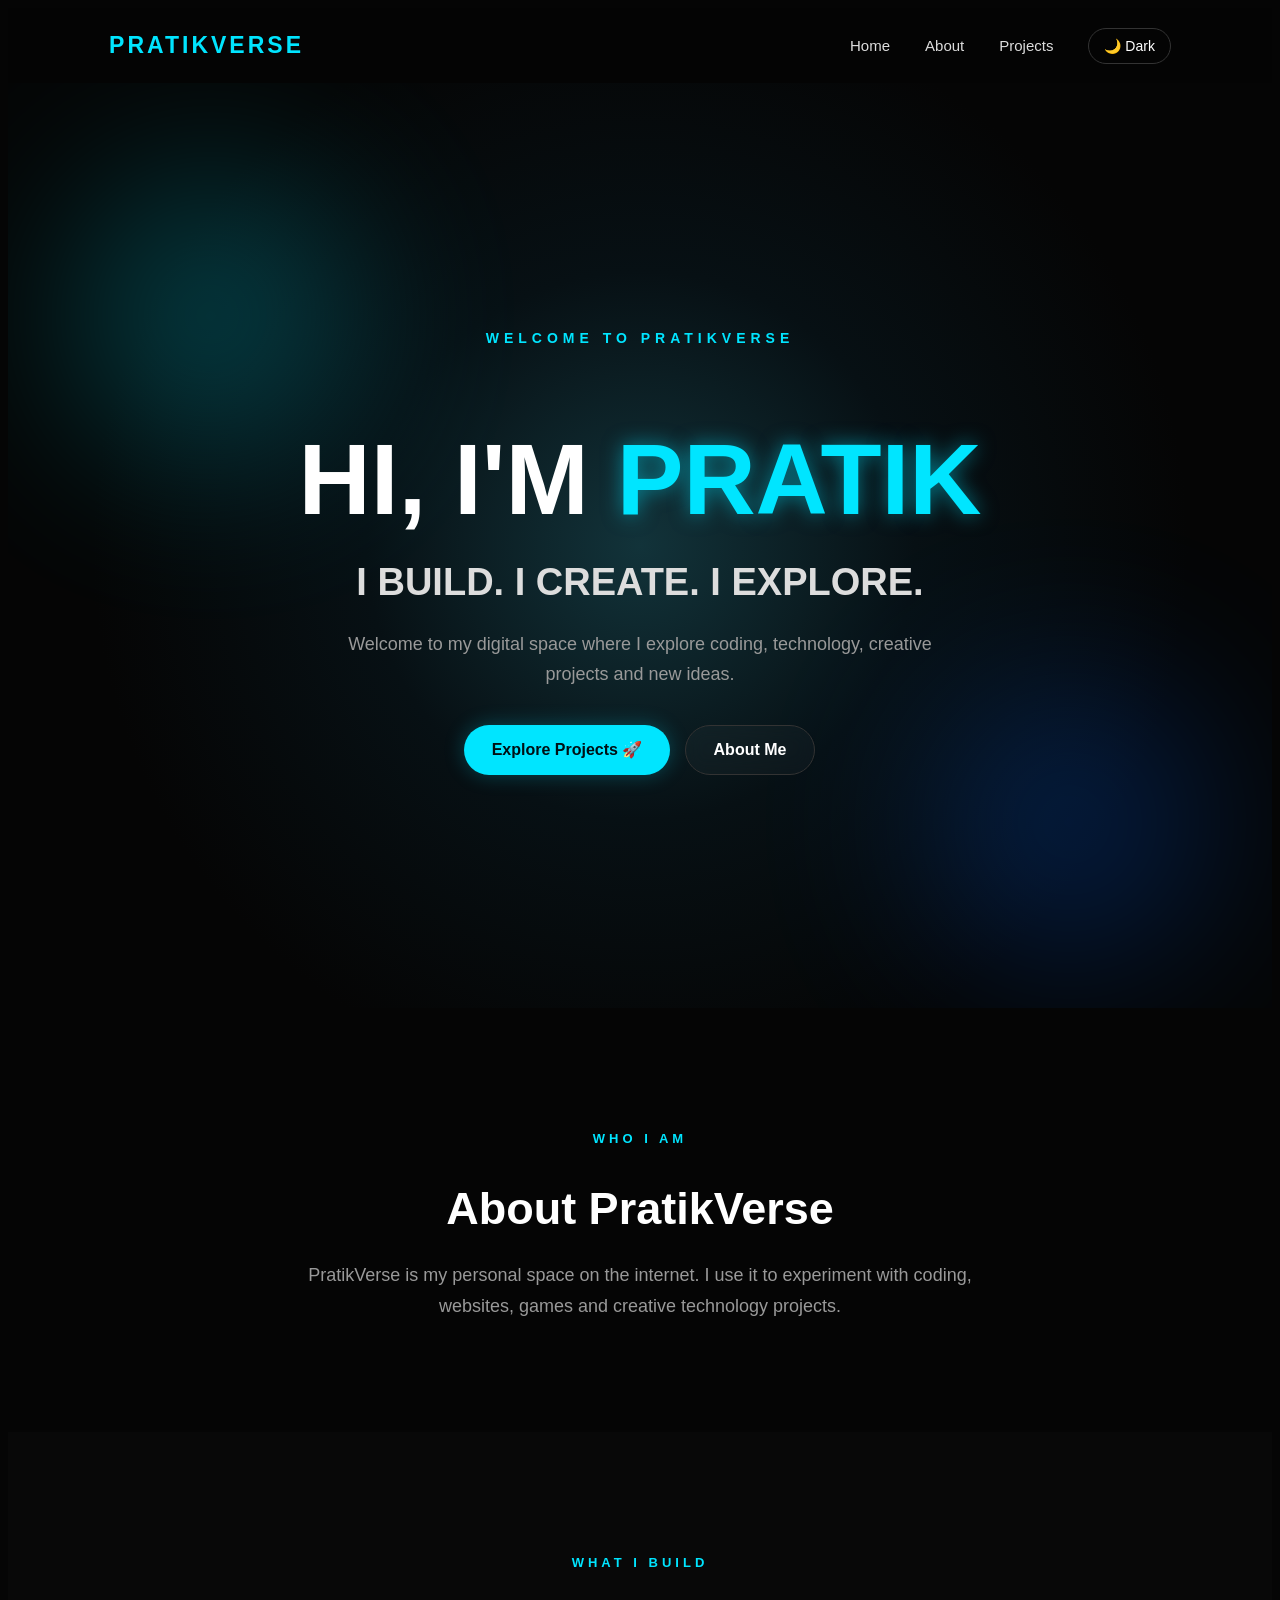
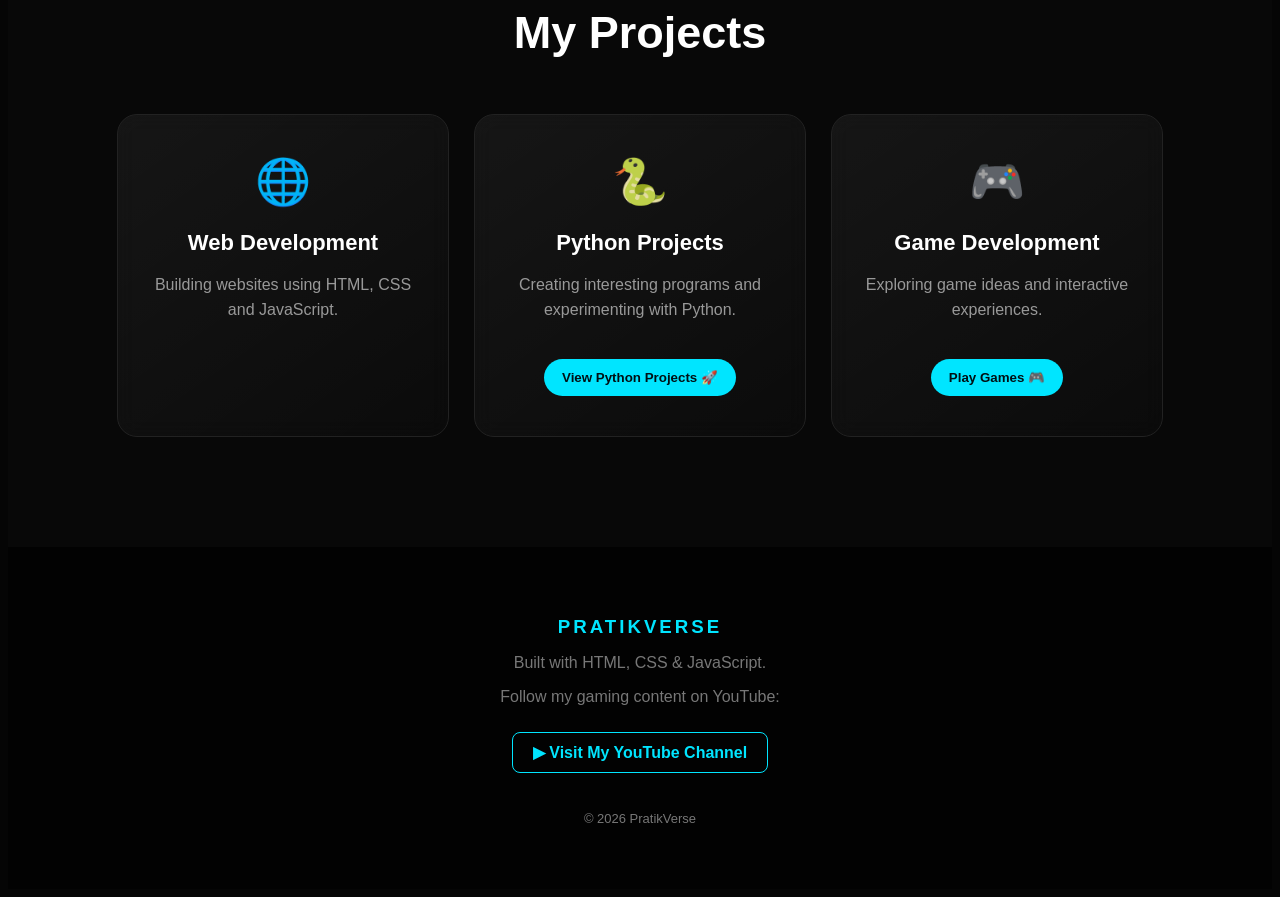
==== commit df4570d2: "Add Google verification and YouTube link Added Google site verification meta tag and YouTube channel" ====
--- a/index.html
+++ b/index.html
@@ -1,10 +1,12 @@
-```html
+
 <!DOCTYPE html>
 <html lang="en">
 
 <head>
     <meta charset="UTF-8">
     <meta name="viewport" content="width=device-width, initial-scale=1.0">
+
+    <meta name="google-site-verification" content="zQv_cp9jAKQ2hW6X0QX3kwy_JXKbbqJUjmUHsLouiAI">
 
     <title>PratikVerse</title>
 
@@ -122,7 +124,6 @@
 
         <div class="cards">
 
-
             <!-- WEB DEVELOPMENT -->
 
             <div class="card">
@@ -236,9 +237,7 @@
                 and experimenting with.
             </p>
 
-
             <div class="python-project-list">
-
 
                 <!-- CALCULATOR -->
 
@@ -305,7 +304,6 @@
 
         <div class="game-modal-box">
 
-
             <!-- CLOSE -->
 
             <button
@@ -329,14 +327,11 @@
             </p>
 
 
-            <!-- ============================
-                 GAME MENU
-            ============================= -->
+            <!-- GAME MENU -->
 
             <div
                 id="gameMenu"
                 class="game-menu">
-
 
                 <!-- TARGET CLICKER -->
 
@@ -393,7 +388,6 @@
                 class="game-screen"
                 style="display: none;">
 
-
                 <button
                     type="button"
                     class="back-game-btn"
@@ -402,12 +396,10 @@
                     ← Games
 
                 </button>
-
 
                 <h2>
                     🎯 Target Clicker
                 </h2>
-
 
                 <div class="game-stats">
 
@@ -428,11 +420,9 @@
 
                 </div>
 
-
                 <div
                     id="gameArea"
                     class="game-area">
-
 
                     <button
                         type="button"
@@ -458,7 +448,6 @@
                 class="game-screen"
                 style="display: none;">
 
-
                 <button
                     type="button"
                     class="back-game-btn"
@@ -467,22 +456,20 @@
                     ← Games
 
                 </button>
-
 
                 <h2>
                     🐍 Snake Game
                 </h2>
 
-
                 <div class="snake-score">
 
                     Score:
+
                     <strong id="snakeScore">
                         0
                     </strong>
 
                 </div>
-
 
                 <canvas
                     id="snakeCanvas"
@@ -490,12 +477,10 @@
                     height="400">
                 </canvas>
 
-
                 <p class="snake-controls">
                     Use ⬆️ ⬇️ ⬅️ ➡️ to move
                 </p>
 
-
                 <button
                     type="button"
                     class="project-btn"
@@ -526,6 +511,29 @@
             Built with HTML, CSS & JavaScript.
         </p>
 
+        <p>
+            Follow my gaming content on YouTube:
+        </p>
+
+        <a
+            href="https://www.youtube.com/@bidigamez27"
+            target="_blank"
+            rel="noopener noreferrer"
+            style="
+                display: inline-block;
+                margin: 10px 0 18px;
+                padding: 10px 20px;
+                border: 1px solid #00e5ff;
+                border-radius: 8px;
+                color: #00e5ff;
+                text-decoration: none;
+                font-weight: 600;
+            ">
+
+            ▶ Visit My YouTube Channel
+
+        </a>
+
         <p class="copyright">
             © 2026 PratikVerse
         </p>
@@ -542,8 +550,3 @@
 </body>
 
 </html>
-```
-<script src="./script.js"></script>
-
-</body>
-</html>
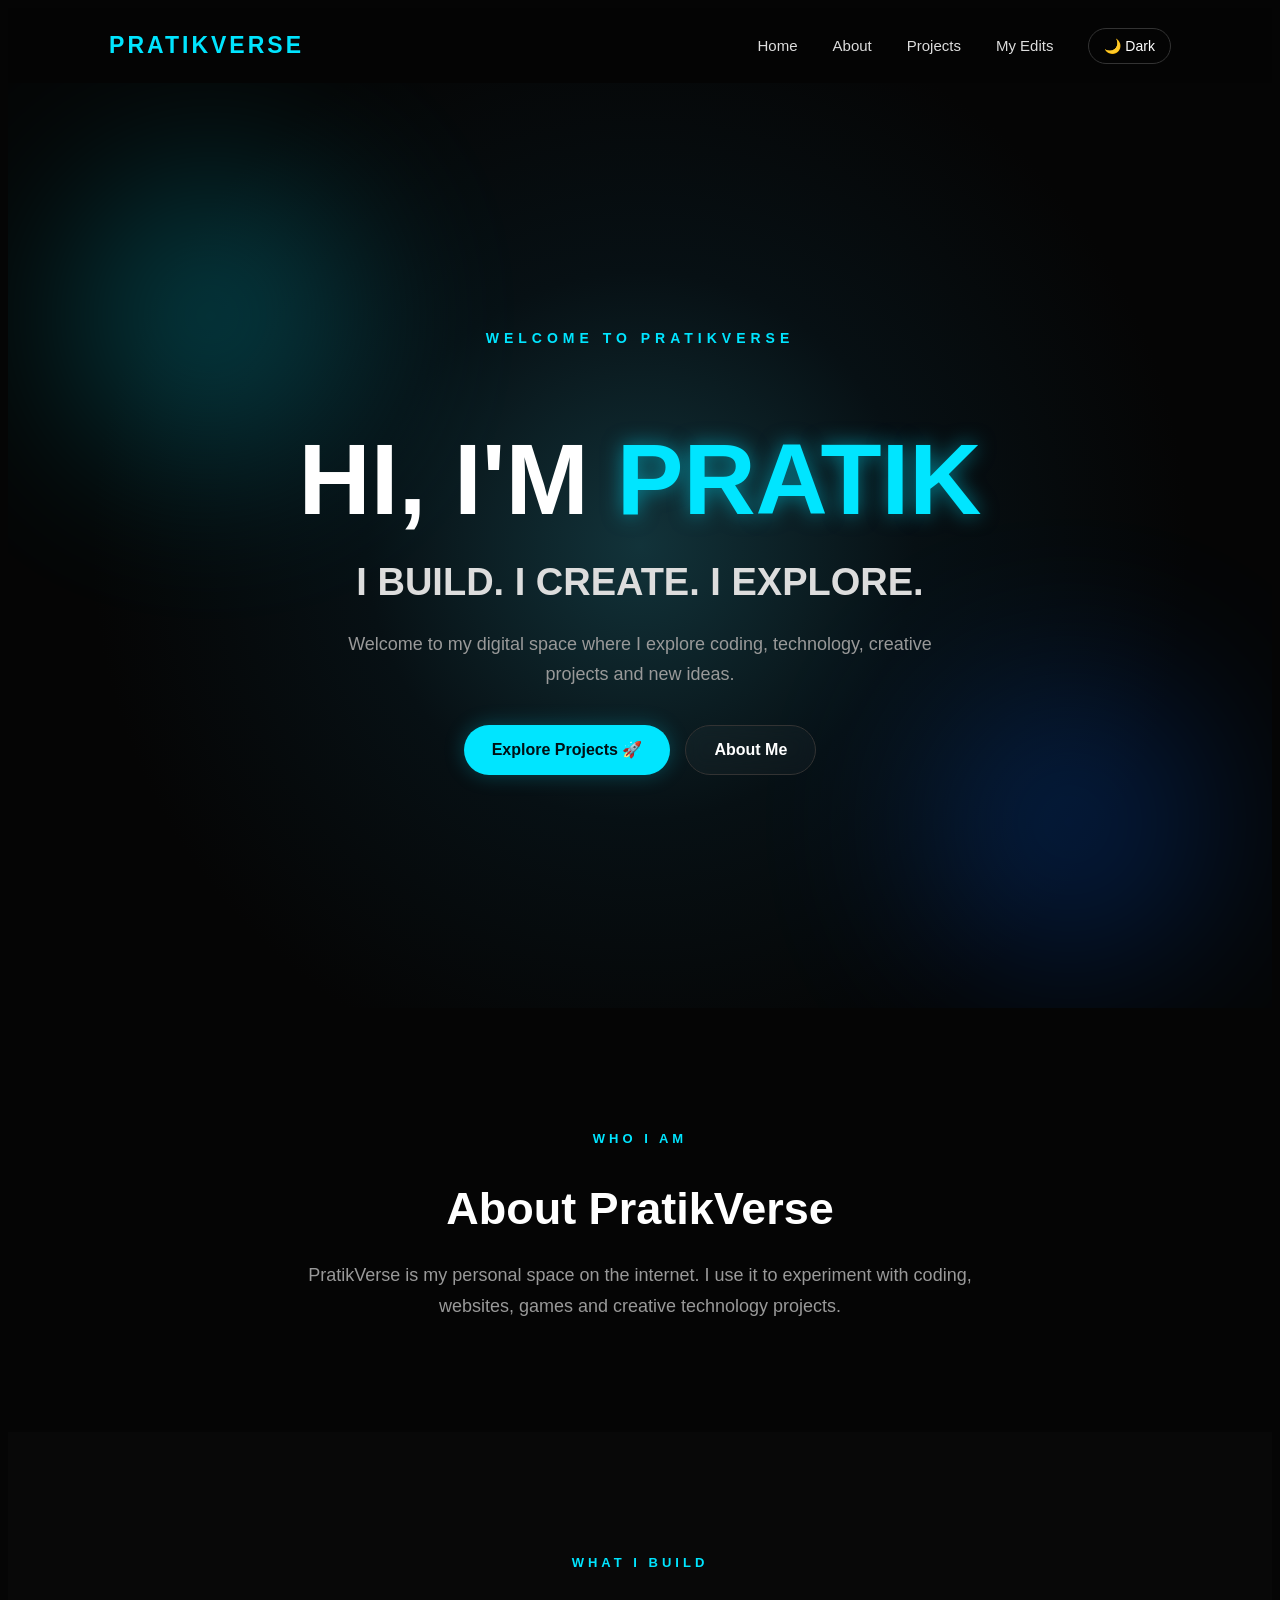
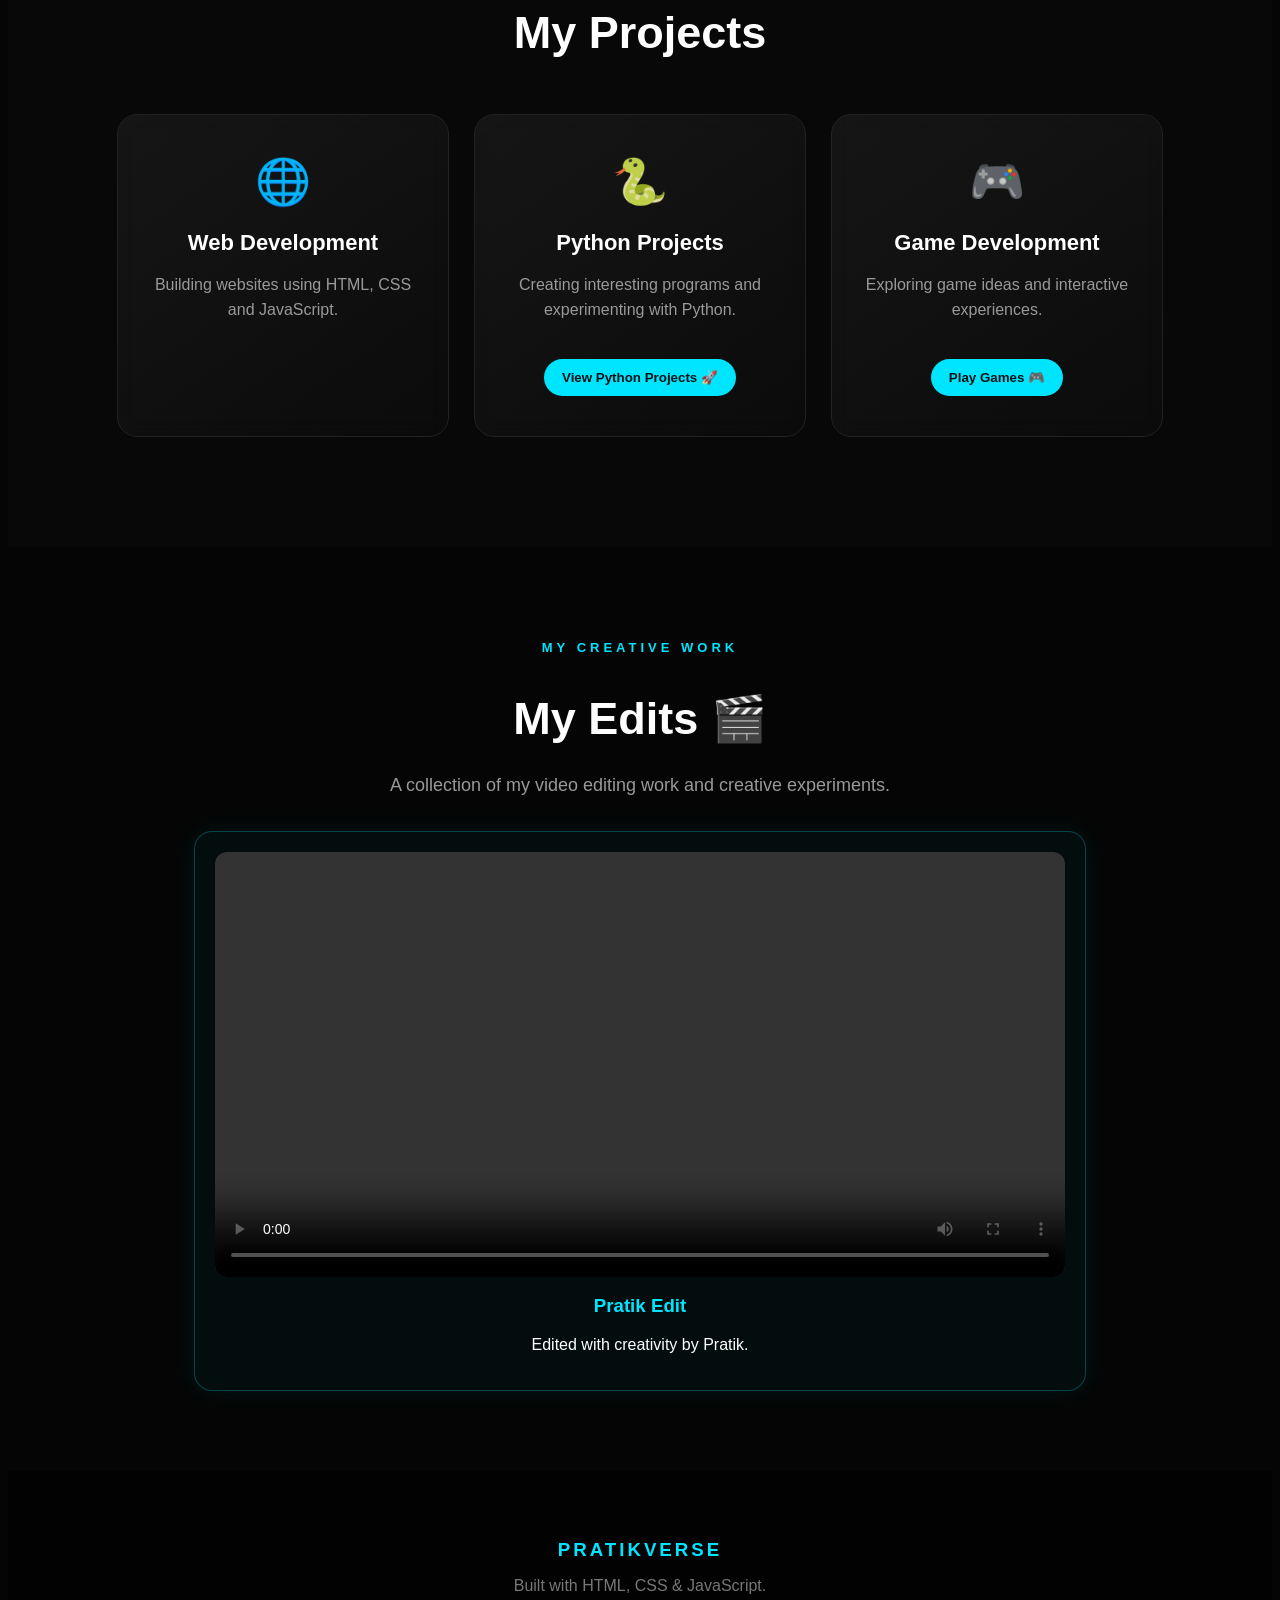
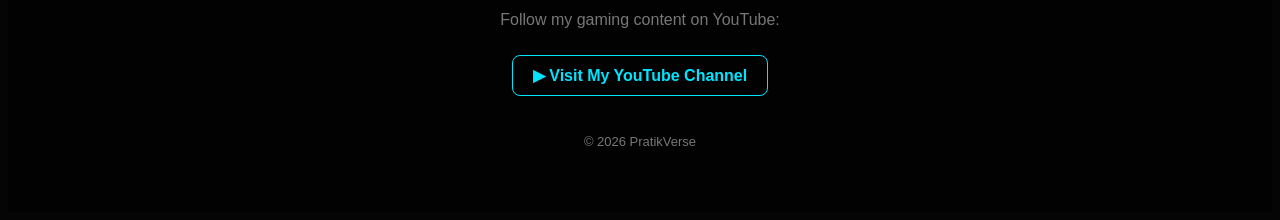
==== commit 5c5b6fdd: "Update index.html" ====
--- a/index.html
+++ b/index.html
@@ -11,6 +11,44 @@
     <title>PratikVerse</title>
 
     <link rel="stylesheet" href="style.css">
+
+    <style>
+        /* MY EDITS VIDEO SECTION */
+
+        .my-edits-section {
+            padding: 80px 20px;
+            text-align: center;
+        }
+
+        .my-edits-container {
+            max-width: 850px;
+            margin: 30px auto 0;
+            padding: 20px;
+            background: rgba(0, 229, 255, 0.04);
+            border: 1px solid rgba(0, 229, 255, 0.25);
+            border-radius: 18px;
+            box-shadow: 0 0 25px rgba(0, 229, 255, 0.08);
+        }
+
+        .my-edits-video {
+            display: block;
+            width: 100%;
+            max-height: 480px;
+            background: #000;
+            border-radius: 12px;
+            object-fit: contain;
+        }
+
+        .my-edits-title {
+            margin-top: 18px;
+            color: #00e5ff;
+        }
+
+        .my-edits-description {
+            margin-top: 8px;
+        }
+    </style>
+
 </head>
 
 <body>
@@ -30,6 +68,7 @@
             <a href="#home">Home</a>
             <a href="#about">About</a>
             <a href="#projects">Projects</a>
+            <a href="#my-edits">My Edits</a>
 
             <button id="themeToggle" type="button">
                 🌙 Dark
@@ -198,6 +237,53 @@
                 </button>
 
             </div>
+
+        </div>
+
+    </section>
+
+
+    <!-- ================================
+         MY VIDEO EDITS
+    ================================= -->
+
+    <section id="my-edits" class="section my-edits-section">
+
+        <p class="section-label">
+            MY CREATIVE WORK
+        </p>
+
+        <h2>
+            My Edits 🎬
+        </h2>
+
+        <p class="section-text">
+            A collection of my video editing work and creative experiments.
+        </p>
+
+        <div class="my-edits-container">
+
+            <video
+                class="my-edits-video"
+                controls
+                playsinline
+                preload="metadata">
+
+                <source
+                    src="./Pratik_edit%20(3).mp4"
+                    type="video/mp4">
+
+                Your browser does not support video playback.
+
+            </video>
+
+            <h3 class="my-edits-title">
+                Pratik Edit
+            </h3>
+
+            <p class="my-edits-description">
+                Edited with creativity by Pratik.
+            </p>
 
         </div>
 
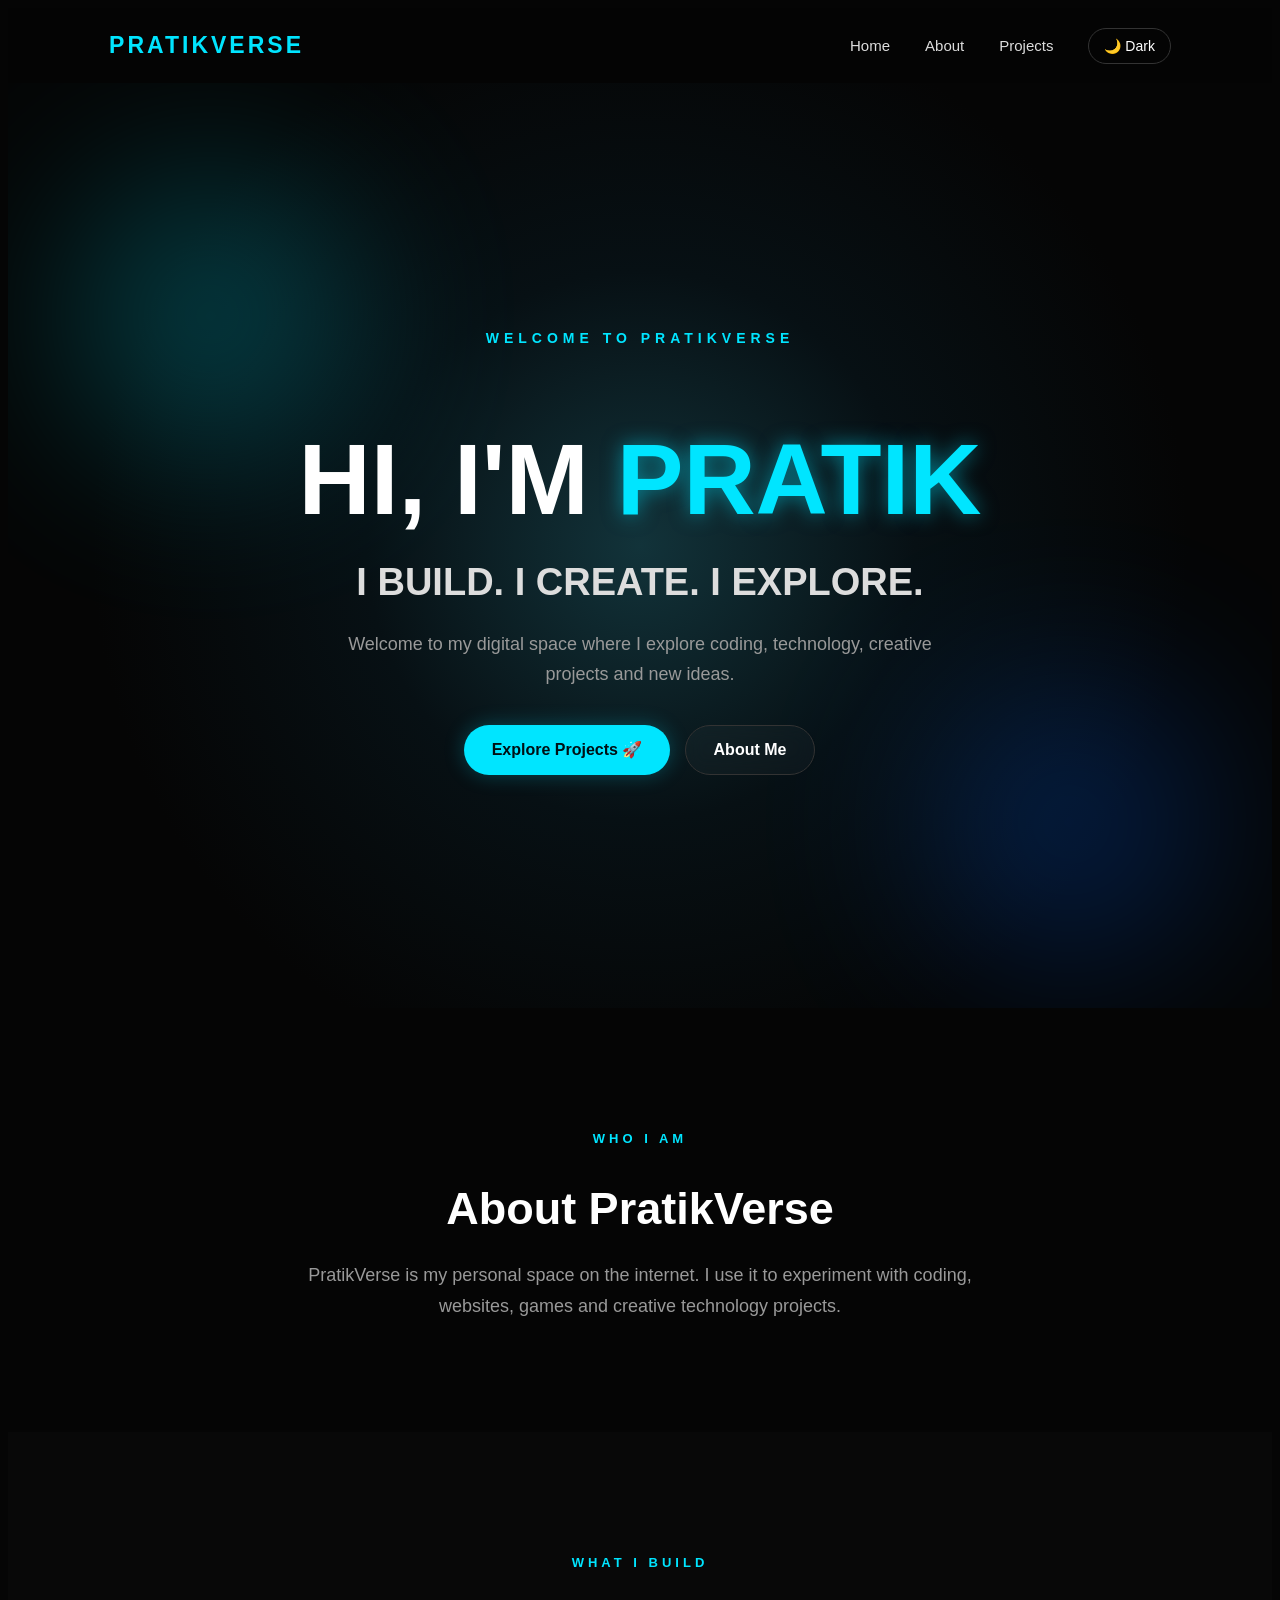
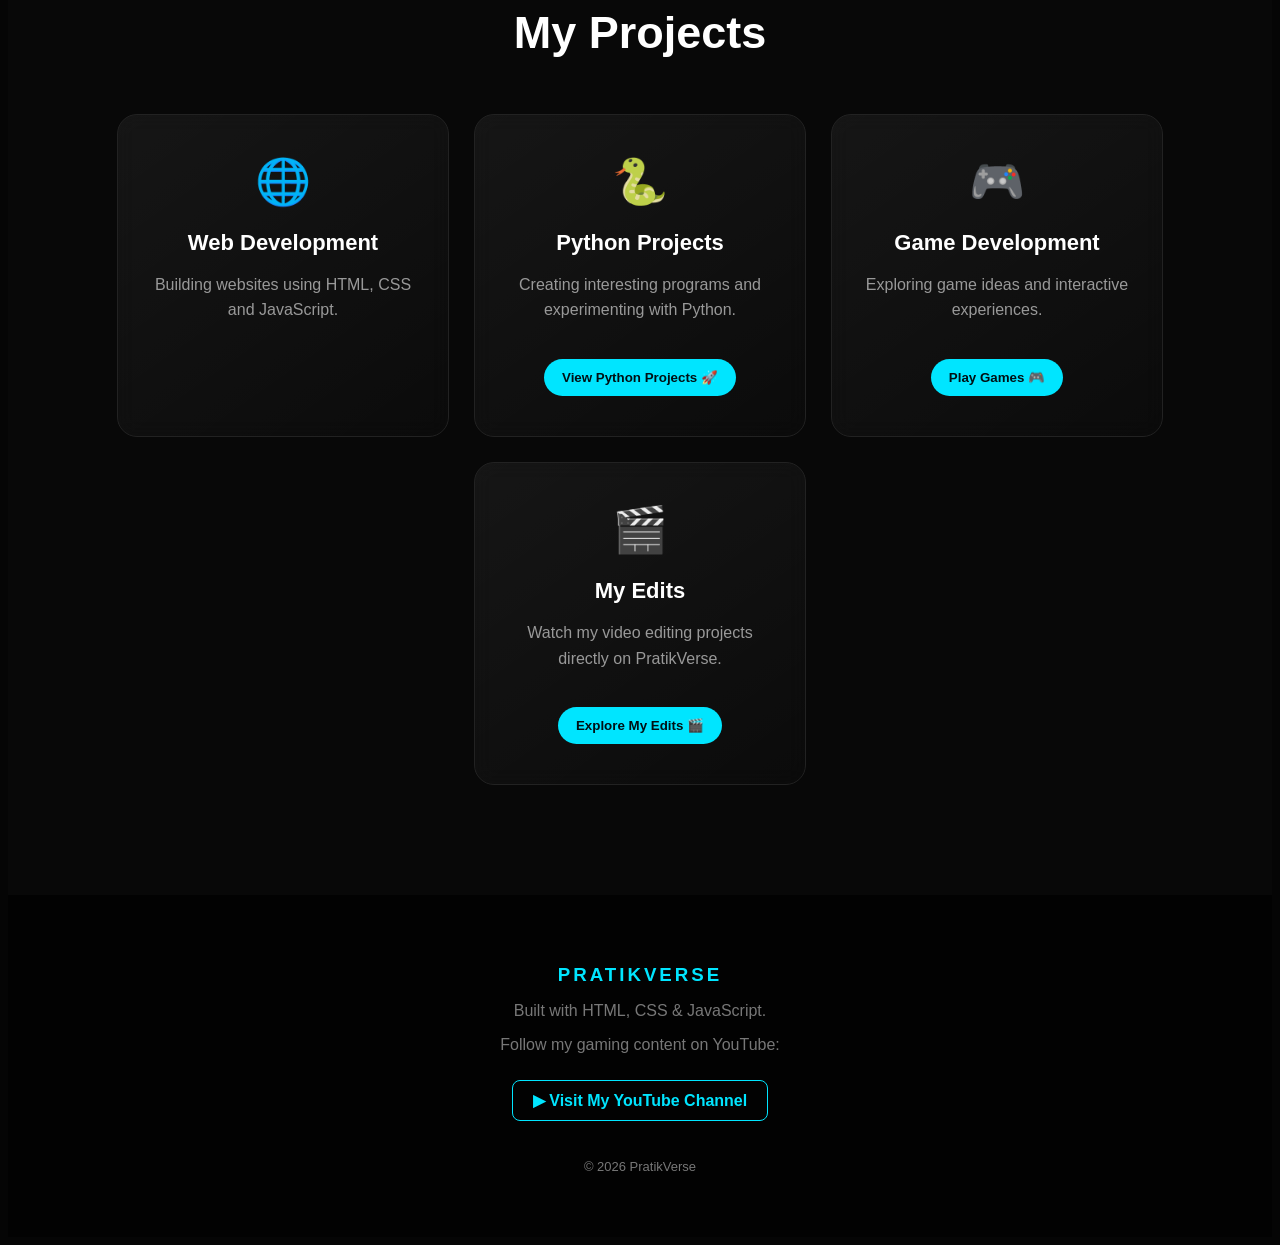
==== commit aa516d94: "Add files via upload" ====
--- a/index.html
+++ b/index.html
@@ -1,638 +1,683 @@
-
-<!DOCTYPE html>
-<html lang="en">
-
-<head>
-    <meta charset="UTF-8">
-    <meta name="viewport" content="width=device-width, initial-scale=1.0">
-
-    <meta name="google-site-verification" content="zQv_cp9jAKQ2hW6X0QX3kwy_JXKbbqJUjmUHsLouiAI">
-
-    <title>PratikVerse</title>
-
-    <link rel="stylesheet" href="style.css">
-
-    <style>
-        /* MY EDITS VIDEO SECTION */
-
-        .my-edits-section {
-            padding: 80px 20px;
-            text-align: center;
-        }
-
-        .my-edits-container {
-            max-width: 850px;
-            margin: 30px auto 0;
-            padding: 20px;
-            background: rgba(0, 229, 255, 0.04);
-            border: 1px solid rgba(0, 229, 255, 0.25);
-            border-radius: 18px;
-            box-shadow: 0 0 25px rgba(0, 229, 255, 0.08);
-        }
-
-        .my-edits-video {
-            display: block;
-            width: 100%;
-            max-height: 480px;
-            background: #000;
-            border-radius: 12px;
-            object-fit: contain;
-        }
-
-        .my-edits-title {
-            margin-top: 18px;
-            color: #00e5ff;
-        }
-
-        .my-edits-description {
-            margin-top: 8px;
-        }
-    </style>
-
-</head>
-
-<body>
-
-    <!-- ================================
-         NAVBAR
-    ================================= -->
-
-    <nav>
-
-        <div class="logo">
-            PRATIKVERSE
-        </div>
-
-        <div class="menu">
-
-            <a href="#home">Home</a>
-            <a href="#about">About</a>
-            <a href="#projects">Projects</a>
-            <a href="#my-edits">My Edits</a>
-
-            <button id="themeToggle" type="button">
-                🌙 Dark
-            </button>
-
-        </div>
-
-    </nav>
-
-
-    <!-- ================================
-         HERO
-    ================================= -->
-
-    <section id="home" class="hero">
-
-        <div class="glow glow-one"></div>
-        <div class="glow glow-two"></div>
-
-        <div class="hero-content">
-
-            <p class="welcome">
-                WELCOME TO PRATIKVERSE
-            </p>
-
-            <h1>
-                HI, I'M <span>PRATIK</span>
-            </h1>
-
-            <h2>
-                I BUILD. I CREATE. I EXPLORE.
-            </h2>
-
-            <p class="description">
-                Welcome to my digital space where I explore
-                coding, technology, creative projects and new ideas.
-            </p>
-
-            <div class="buttons">
-
-                <a href="#projects" class="primary-btn">
-                    Explore Projects 🚀
-                </a>
-
-                <a href="#about" class="secondary-btn">
-                    About Me
-                </a>
-
-            </div>
-
-        </div>
-
-    </section>
-
-
-    <!-- ================================
-         ABOUT
-    ================================= -->
-
-    <section id="about" class="section">
-
-        <p class="section-label">
-            WHO I AM
-        </p>
-
-        <h2>
-            About PratikVerse
-        </h2>
-
-        <p class="section-text">
-            PratikVerse is my personal space on the internet.
-            I use it to experiment with coding, websites,
-            games and creative technology projects.
-        </p>
-
-    </section>
-
-
-    <!-- ================================
-         PROJECTS
-    ================================= -->
-
-    <section id="projects" class="section projects">
-
-        <p class="section-label">
-            WHAT I BUILD
-        </p>
-
-        <h2>
-            My Projects
-        </h2>
-
-        <div class="cards">
-
-            <!-- WEB DEVELOPMENT -->
-
-            <div class="card">
-
-                <div class="card-icon">
-                    🌐
-                </div>
-
-                <h3>
-                    Web Development
-                </h3>
-
-                <p>
-                    Building websites using HTML, CSS and JavaScript.
-                </p>
-
-            </div>
-
-
-            <!-- PYTHON PROJECTS -->
-
-            <div class="card">
-
-                <div class="card-icon">
-                    🐍
-                </div>
-
-                <h3>
-                    Python Projects
-                </h3>
-
-                <p>
-                    Creating interesting programs and experimenting
-                    with Python.
-                </p>
-
-                <button
-                    type="button"
-                    class="project-btn"
-                    onclick="openPythonProjects()">
-
-                    View Python Projects 🚀
-
-                </button>
-
-            </div>
-
-
-            <!-- GAME DEVELOPMENT -->
-
-            <div class="card">
-
-                <div class="card-icon">
-                    🎮
-                </div>
-
-                <h3>
-                    Game Development
-                </h3>
-
-                <p>
-                    Exploring game ideas and interactive experiences.
-                </p>
-
-                <button
-                    type="button"
-                    class="project-btn"
-                    onclick="openGames()">
-
-                    Play Games 🎮
-
-                </button>
-
-            </div>
-
-        </div>
-
-    </section>
-
-
-    <!-- ================================
-         MY VIDEO EDITS
-    ================================= -->
-
-    <section id="my-edits" class="section my-edits-section">
-
-        <p class="section-label">
-            MY CREATIVE WORK
-        </p>
-
-        <h2>
-            My Edits 🎬
-        </h2>
-
-        <p class="section-text">
-            A collection of my video editing work and creative experiments.
-        </p>
-
-        <div class="my-edits-container">
-
-            <video
-                class="my-edits-video"
-                controls
-                playsinline
-                preload="metadata">
-
-                <source
-                    src="./Pratik_edit%20(3).mp4"
-                    type="video/mp4">
-
-                Your browser does not support video playback.
-
-            </video>
-
-            <h3 class="my-edits-title">
-                Pratik Edit
-            </h3>
-
-            <p class="my-edits-description">
-                Edited with creativity by Pratik.
-            </p>
-
-        </div>
-
-    </section>
-
-
-    <!-- ================================
-         PYTHON PROJECT POPUP
-    ================================= -->
-
-    <div
-        id="pythonModal"
-        class="python-modal"
-        style="display: none;">
-
-        <div class="python-modal-box">
-
-            <button
-                type="button"
-                class="python-close"
-                onclick="closePythonProjects()">
-
-                ×
-
-            </button>
-
-            <div class="python-modal-icon">
-                🐍
-            </div>
-
-            <h2>
-                Python Projects
-            </h2>
-
-            <p>
-                Here are some Python projects I am learning
-                and experimenting with.
-            </p>
-
-            <div class="python-project-list">
-
-                <!-- CALCULATOR -->
-
-                <div class="python-project">
-
-                    <h3>
-                        🧮 Python Calculator
-                    </h3>
-
-                    <p>
-                        A simple calculator program built
-                        with Python.
-                    </p>
-
-                </div>
-
-
-                <!-- APP LAUNCHER -->
-
-                <div class="python-project">
-
-                    <h3>
-                        🚀 App Launcher
-                    </h3>
-
-                    <p>
-                        An experimental program for launching
-                        applications.
-                    </p>
-
-                </div>
-
-
-                <!-- MINI TOOLS -->
-
-                <div class="python-project">
-
-                    <h3>
-                        🛠️ Mini Tools
-                    </h3>
-
-                    <p>
-                        Small Python programs created for
-                        learning programming concepts.
-                    </p>
-
-                </div>
-
-            </div>
-
-        </div>
-
-    </div>
-
-
-    <!-- ================================
-         GAMES POPUP
-    ================================= -->
-
-    <div
-        id="gameModal"
-        class="game-modal"
-        style="display: none;">
-
-        <div class="game-modal-box">
-
-            <!-- CLOSE -->
-
-            <button
-                type="button"
-                class="game-close"
-                onclick="closeGames()">
-
-                ×
-
-            </button>
-
-
-            <!-- GAME TITLE -->
-
-            <h2>
-                🎮 PratikVerse Games
-            </h2>
-
-            <p>
-                Choose a game to play!
-            </p>
-
-
-            <!-- GAME MENU -->
-
-            <div
-                id="gameMenu"
-                class="game-menu">
-
-                <!-- TARGET CLICKER -->
-
-                <button
-                    type="button"
-                    class="game-choice"
-                    onclick="startTargetGameFromMenu()">
-
-                    <span class="game-choice-icon">
-                        🎯
-                    </span>
-
-                    <strong>
-                        Target Clicker
-                    </strong>
-
-                    <span>
-                        Test your clicking speed
-                    </span>
-
-                </button>
-
-
-                <!-- SNAKE GAME -->
-
-                <button
-                    type="button"
-                    class="game-choice"
-                    onclick="startSnakeGame()">
-
-                    <span class="game-choice-icon">
-                        🐍
-                    </span>
-
-                    <strong>
-                        Snake Game
-                    </strong>
-
-                    <span>
-                        Eat food and grow the snake
-                    </span>
-
-                </button>
-
-            </div>
-
-
-            <!-- ============================
-                 TARGET CLICKER GAME
-            ============================= -->
-
-            <div
-                id="targetGame"
-                class="game-screen"
-                style="display: none;">
-
-                <button
-                    type="button"
-                    class="back-game-btn"
-                    onclick="showGameMenu()">
-
-                    ← Games
-
-                </button>
-
-                <h2>
-                    🎯 Target Clicker
-                </h2>
-
-                <div class="game-stats">
-
-                    <span>
-                        Score:
-                        <strong id="targetScore">
-                            0
-                        </strong>
-                    </span>
-
-                    <span>
-                        Time:
-                        <strong id="targetTime">
-                            30
-                        </strong>
-                        s
-                    </span>
-
-                </div>
-
-                <div
-                    id="gameArea"
-                    class="game-area">
-
-                    <button
-                        type="button"
-                        id="gameTarget"
-                        class="game-target"
-                        onclick="hitTarget()">
-
-                        🎯
-
-                    </button>
-
-                </div>
-
-            </div>
-
-
-            <!-- ============================
-                 SNAKE GAME
-            ============================= -->
-
-            <div
-                id="snakeGame"
-                class="game-screen"
-                style="display: none;">
-
-                <button
-                    type="button"
-                    class="back-game-btn"
-                    onclick="showGameMenu()">
-
-                    ← Games
-
-                </button>
-
-                <h2>
-                    🐍 Snake Game
-                </h2>
-
-                <div class="snake-score">
-
-                    Score:
-
-                    <strong id="snakeScore">
-                        0
-                    </strong>
-
-                </div>
-
-                <canvas
-                    id="snakeCanvas"
-                    width="400"
-                    height="400">
-                </canvas>
-
-                <p class="snake-controls">
-                    Use ⬆️ ⬇️ ⬅️ ➡️ to move
-                </p>
-
-                <button
-                    type="button"
-                    class="project-btn"
-                    onclick="restartSnakeGame()">
-
-                    🔄 Restart
-
-                </button>
-
-            </div>
-
-        </div>
-
-    </div>
-
-
-    <!-- ================================
-         FOOTER
-    ================================= -->
-
-    <footer>
-
-        <h3>
-            PRATIKVERSE
-        </h3>
-
-        <p>
-            Built with HTML, CSS & JavaScript.
-        </p>
-
-        <p>
-            Follow my gaming content on YouTube:
-        </p>
-
-        <a
-            href="https://www.youtube.com/@bidigamez27"
-            target="_blank"
-            rel="noopener noreferrer"
-            style="
-                display: inline-block;
-                margin: 10px 0 18px;
-                padding: 10px 20px;
-                border: 1px solid #00e5ff;
-                border-radius: 8px;
-                color: #00e5ff;
-                text-decoration: none;
-                font-weight: 600;
-            ">
-
-            ▶ Visit My YouTube Channel
-
-        </a>
-
-        <p class="copyright">
-            © 2026 PratikVerse
-        </p>
-
-    </footer>
-
-
-    <!-- ================================
-         JAVASCRIPT
-    ================================= -->
-
-    <script src="script.js"></script>
-
-</body>
-
-</html>
+
+<!DOCTYPE html>
+<html lang="en">
+
+<head>
+    <meta charset="UTF-8">
+    <meta name="viewport" content="width=device-width, initial-scale=1.0">
+
+    <meta name="google-site-verification" content="zQv_cp9jAKQ2hW6X0QX3kwy_JXKbbqJUjmUHsLouiAI">
+
+    <title>PratikVerse</title>
+
+    <link rel="stylesheet" href="style.css">
+
+    <style>
+        /* MY EDITS GALLERY */
+        .edits-modal {
+            display: none;
+            position: fixed;
+            z-index: 9999;
+            inset: 0;
+            background: rgba(0, 0, 0, 0.88);
+            backdrop-filter: blur(8px);
+            align-items: center;
+            justify-content: center;
+            padding: 20px;
+            overflow-y: auto;
+        }
+        .edits-modal-box {
+            position: relative;
+            width: min(100%, 1000px);
+            max-height: 90vh;
+            overflow-y: auto;
+            padding: 28px;
+            border: 1px solid #00e5ff;
+            border-radius: 18px;
+            background: #071014;
+            color: #f4fbff;
+            box-shadow: 0 0 35px rgba(0, 229, 255, 0.18);
+        }
+        .edits-close {
+            position: sticky;
+            float: right;
+            top: 0;
+            border: 1px solid #00e5ff;
+            border-radius: 10px;
+            background: #0b2027;
+            color: #00e5ff;
+            font-size: 28px;
+            line-height: 1;
+            padding: 5px 12px;
+            cursor: pointer;
+        }
+        .edits-modal-box h2 {
+            color: #00e5ff;
+            margin-top: 8px;
+        }
+        .edits-gallery {
+            display: grid;
+            grid-template-columns: repeat(auto-fit, minmax(250px, 1fr));
+            gap: 18px;
+            margin-top: 24px;
+        }
+        .edit-video-card {
+            border: 1px solid rgba(0, 229, 255, 0.35);
+            border-radius: 14px;
+            padding: 14px;
+            background: rgba(0, 229, 255, 0.045);
+            min-width: 0;
+        }
+        .edit-video-card h3 {
+            margin: 0 0 8px;
+            color: #f4fbff;
+        }
+        .edit-video-card p {
+            color: #b7cbd1;
+            font-size: 0.92rem;
+        }
+        .edit-video-card video {
+            display: block;
+            width: 100%;
+            max-height: 420px;
+            background: #000;
+            border-radius: 10px;
+            margin-top: 12px;
+        }
+        .edit-play-btn {
+            border: 1px solid #00e5ff;
+            border-radius: 8px;
+            background: transparent;
+            color: #00e5ff;
+            padding: 9px 14px;
+            cursor: pointer;
+            font-weight: 600;
+        }
+        .edit-play-btn:hover {
+            background: #00e5ff;
+            color: #031014;
+        }
+        @media (max-width: 600px) {
+            .edits-modal { padding: 10px; }
+            .edits-modal-box { padding: 18px; }
+        }
+    </style>
+
+</head>
+
+<body>
+
+    <!-- ================================
+         NAVBAR
+    ================================= -->
+
+    <nav>
+
+        <div class="logo">
+            PRATIKVERSE
+        </div>
+
+        <div class="menu">
+
+            <a href="#home">Home</a>
+            <a href="#about">About</a>
+            <a href="#projects">Projects</a>
+
+            <button id="themeToggle" type="button">
+                🌙 Dark
+            </button>
+
+        </div>
+
+    </nav>
+
+
+    <!-- ================================
+         HERO
+    ================================= -->
+
+    <section id="home" class="hero">
+
+        <div class="glow glow-one"></div>
+        <div class="glow glow-two"></div>
+
+        <div class="hero-content">
+
+            <p class="welcome">
+                WELCOME TO PRATIKVERSE
+            </p>
+
+            <h1>
+                HI, I'M <span>PRATIK</span>
+            </h1>
+
+            <h2>
+                I BUILD. I CREATE. I EXPLORE.
+            </h2>
+
+            <p class="description">
+                Welcome to my digital space where I explore
+                coding, technology, creative projects and new ideas.
+            </p>
+
+            <div class="buttons">
+
+                <a href="#projects" class="primary-btn">
+                    Explore Projects 🚀
+                </a>
+
+                <a href="#about" class="secondary-btn">
+                    About Me
+                </a>
+
+            </div>
+
+        </div>
+
+    </section>
+
+
+    <!-- ================================
+         ABOUT
+    ================================= -->
+
+    <section id="about" class="section">
+
+        <p class="section-label">
+            WHO I AM
+        </p>
+
+        <h2>
+            About PratikVerse
+        </h2>
+
+        <p class="section-text">
+            PratikVerse is my personal space on the internet.
+            I use it to experiment with coding, websites,
+            games and creative technology projects.
+        </p>
+
+    </section>
+
+
+    <!-- ================================
+         PROJECTS
+    ================================= -->
+
+    <section id="projects" class="section projects">
+
+        <p class="section-label">
+            WHAT I BUILD
+        </p>
+
+        <h2>
+            My Projects
+        </h2>
+
+        <div class="cards">
+
+            <!-- WEB DEVELOPMENT -->
+
+            <div class="card">
+
+                <div class="card-icon">
+                    🌐
+                </div>
+
+                <h3>
+                    Web Development
+                </h3>
+
+                <p>
+                    Building websites using HTML, CSS and JavaScript.
+                </p>
+
+            </div>
+
+
+            <!-- PYTHON PROJECTS -->
+
+            <div class="card">
+
+                <div class="card-icon">
+                    🐍
+                </div>
+
+                <h3>
+                    Python Projects
+                </h3>
+
+                <p>
+                    Creating interesting programs and experimenting
+                    with Python.
+                </p>
+
+                <button
+                    type="button"
+                    class="project-btn"
+                    onclick="openPythonProjects()">
+
+                    View Python Projects 🚀
+
+                </button>
+
+            </div>
+
+
+            <!-- GAME DEVELOPMENT -->
+
+            <div class="card">
+
+                <div class="card-icon">
+                    🎮
+                </div>
+
+                <h3>
+                    Game Development
+                </h3>
+
+                <p>
+                    Exploring game ideas and interactive experiences.
+                </p>
+
+                <button
+                    type="button"
+                    class="project-btn"
+                    onclick="openGames()">
+
+                    Play Games 🎮
+
+                </button>
+
+            </div>
+
+            <!-- MY EDITS -->
+            <div class="card">
+                <div class="card-icon">🎬</div>
+                <h3>My Edits</h3>
+                <p>Watch my video editing projects directly on PratikVerse.</p>
+                <button
+                    type="button"
+                    class="project-btn"
+                    onclick="openMyEdits()">
+                    Explore My Edits 🎬
+                </button>
+            </div>
+
+
+        </div>
+
+    </section>
+
+
+    <!-- ================================
+         PYTHON PROJECT POPUP
+    ================================= -->
+
+    <div
+        id="pythonModal"
+        class="python-modal"
+        style="display: none;">
+
+        <div class="python-modal-box">
+
+            <button
+                type="button"
+                class="python-close"
+                onclick="closePythonProjects()">
+
+                ×
+
+            </button>
+
+            <div class="python-modal-icon">
+                🐍
+            </div>
+
+            <h2>
+                Python Projects
+            </h2>
+
+            <p>
+                Here are some Python projects I am learning
+                and experimenting with.
+            </p>
+
+            <div class="python-project-list">
+
+                <!-- CALCULATOR -->
+
+                <div class="python-project">
+
+                    <h3>
+                        🧮 Python Calculator
+                    </h3>
+
+                    <p>
+                        A simple calculator program built
+                        with Python.
+                    </p>
+
+                </div>
+
+
+                <!-- APP LAUNCHER -->
+
+                <div class="python-project">
+
+                    <h3>
+                        🚀 App Launcher
+                    </h3>
+
+                    <p>
+                        An experimental program for launching
+                        applications.
+                    </p>
+
+                </div>
+
+
+                <!-- MINI TOOLS -->
+
+                <div class="python-project">
+
+                    <h3>
+                        🛠️ Mini Tools
+                    </h3>
+
+                    <p>
+                        Small Python programs created for
+                        learning programming concepts.
+                    </p>
+
+                </div>
+
+            </div>
+
+        </div>
+
+    </div>
+
+
+    <!-- ================================
+         GAMES POPUP
+    ================================= -->
+
+    <div
+        id="gameModal"
+        class="game-modal"
+        style="display: none;">
+
+        <div class="game-modal-box">
+
+            <!-- CLOSE -->
+
+            <button
+                type="button"
+                class="game-close"
+                onclick="closeGames()">
+
+                ×
+
+            </button>
+
+
+            <!-- GAME TITLE -->
+
+            <h2>
+                🎮 PratikVerse Games
+            </h2>
+
+            <p>
+                Choose a game to play!
+            </p>
+
+
+            <!-- GAME MENU -->
+
+            <div
+                id="gameMenu"
+                class="game-menu">
+
+                <!-- TARGET CLICKER -->
+
+                <button
+                    type="button"
+                    class="game-choice"
+                    onclick="startTargetGameFromMenu()">
+
+                    <span class="game-choice-icon">
+                        🎯
+                    </span>
+
+                    <strong>
+                        Target Clicker
+                    </strong>
+
+                    <span>
+                        Test your clicking speed
+                    </span>
+
+                </button>
+
+
+                <!-- SNAKE GAME -->
+
+                <button
+                    type="button"
+                    class="game-choice"
+                    onclick="startSnakeGame()">
+
+                    <span class="game-choice-icon">
+                        🐍
+                    </span>
+
+                    <strong>
+                        Snake Game
+                    </strong>
+
+                    <span>
+                        Eat food and grow the snake
+                    </span>
+
+                </button>
+
+            </div>
+
+
+            <!-- ============================
+                 TARGET CLICKER GAME
+            ============================= -->
+
+            <div
+                id="targetGame"
+                class="game-screen"
+                style="display: none;">
+
+                <button
+                    type="button"
+                    class="back-game-btn"
+                    onclick="showGameMenu()">
+
+                    ← Games
+
+                </button>
+
+                <h2>
+                    🎯 Target Clicker
+                </h2>
+
+                <div class="game-stats">
+
+                    <span>
+                        Score:
+                        <strong id="targetScore">
+                            0
+                        </strong>
+                    </span>
+
+                    <span>
+                        Time:
+                        <strong id="targetTime">
+                            30
+                        </strong>
+                        s
+                    </span>
+
+                </div>
+
+                <div
+                    id="gameArea"
+                    class="game-area">
+
+                    <button
+                        type="button"
+                        id="gameTarget"
+                        class="game-target"
+                        onclick="hitTarget()">
+
+                        🎯
+
+                    </button>
+
+                </div>
+
+            </div>
+
+
+            <!-- ============================
+                 SNAKE GAME
+            ============================= -->
+
+            <div
+                id="snakeGame"
+                class="game-screen"
+                style="display: none;">
+
+                <button
+                    type="button"
+                    class="back-game-btn"
+                    onclick="showGameMenu()">
+
+                    ← Games
+
+                </button>
+
+                <h2>
+                    🐍 Snake Game
+                </h2>
+
+                <div class="snake-score">
+
+                    Score:
+
+                    <strong id="snakeScore">
+                        0
+                    </strong>
+
+                </div>
+
+                <canvas
+                    id="snakeCanvas"
+                    width="400"
+                    height="400">
+                </canvas>
+
+                <p class="snake-controls">
+                    Use ⬆️ ⬇️ ⬅️ ➡️ to move
+                </p>
+
+                <button
+                    type="button"
+                    class="project-btn"
+                    onclick="restartSnakeGame()">
+
+                    🔄 Restart
+
+                </button>
+
+            </div>
+
+        </div>
+
+    </div>
+
+
+
+    <!-- ================================
+         MY EDITS VIDEO GALLERY POPUP
+    ================================= -->
+    <div id="editsModal" class="edits-modal" style="display: none;">
+        <div class="edits-modal-box">
+            <button type="button" class="edits-close" onclick="closeMyEdits()" aria-label="Close My Edits">&times;</button>
+            <h2>🎬 My Edits</h2>
+            <p>Watch my video editing projects right here on PratikVerse.</p>
+
+            <div class="edits-gallery">
+                <article class="edit-video-card">
+                    <h3>Pratik Edit 01</h3>
+                    <p>My video edit</p>
+                    <video controls playsinline preload="metadata">
+                        <source src="./Pratik_edit%20(3).mp4" type="video/mp4">
+                        Your browser does not support HTML video.
+                    </video>
+                </article>
+
+                <!-- To add another edit later, copy an edit-video-card and change its title and video filename. -->
+            </div>
+        </div>
+    </div>
+
+    <!-- ================================
+         FOOTER
+    ================================= -->
+
+    <footer>
+
+        <h3>
+            PRATIKVERSE
+        </h3>
+
+        <p>
+            Built with HTML, CSS & JavaScript.
+        </p>
+
+        <p>
+            Follow my gaming content on YouTube:
+        </p>
+
+        <a
+            href="https://www.youtube.com/@bidigamez27"
+            target="_blank"
+            rel="noopener noreferrer"
+            style="
+                display: inline-block;
+                margin: 10px 0 18px;
+                padding: 10px 20px;
+                border: 1px solid #00e5ff;
+                border-radius: 8px;
+                color: #00e5ff;
+                text-decoration: none;
+                font-weight: 600;
+            ">
+
+            ▶ Visit My YouTube Channel
+
+        </a>
+
+        <p class="copyright">
+            © 2026 PratikVerse
+        </p>
+
+    </footer>
+
+
+    <!-- ================================
+         JAVASCRIPT
+    ================================= -->
+
+    <script src="script.js"></script>
+
+</body>
+
+</html>
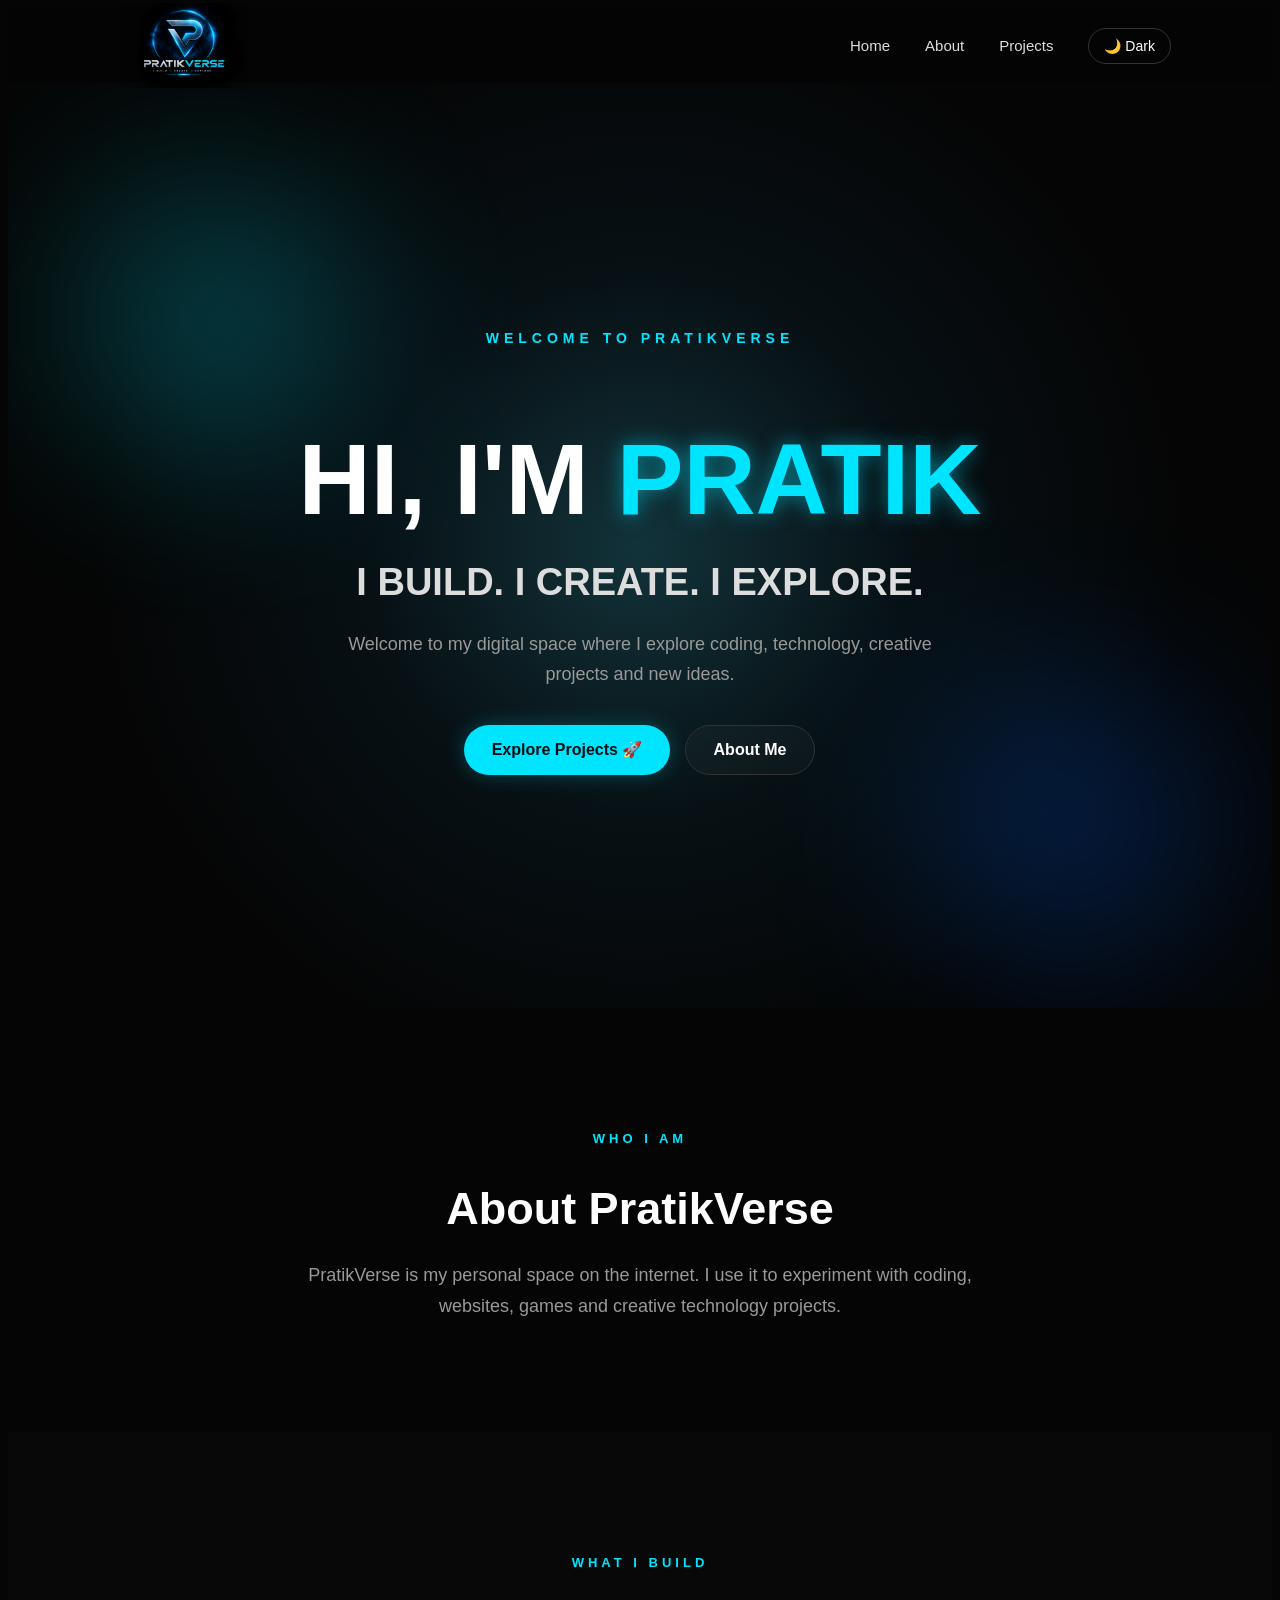
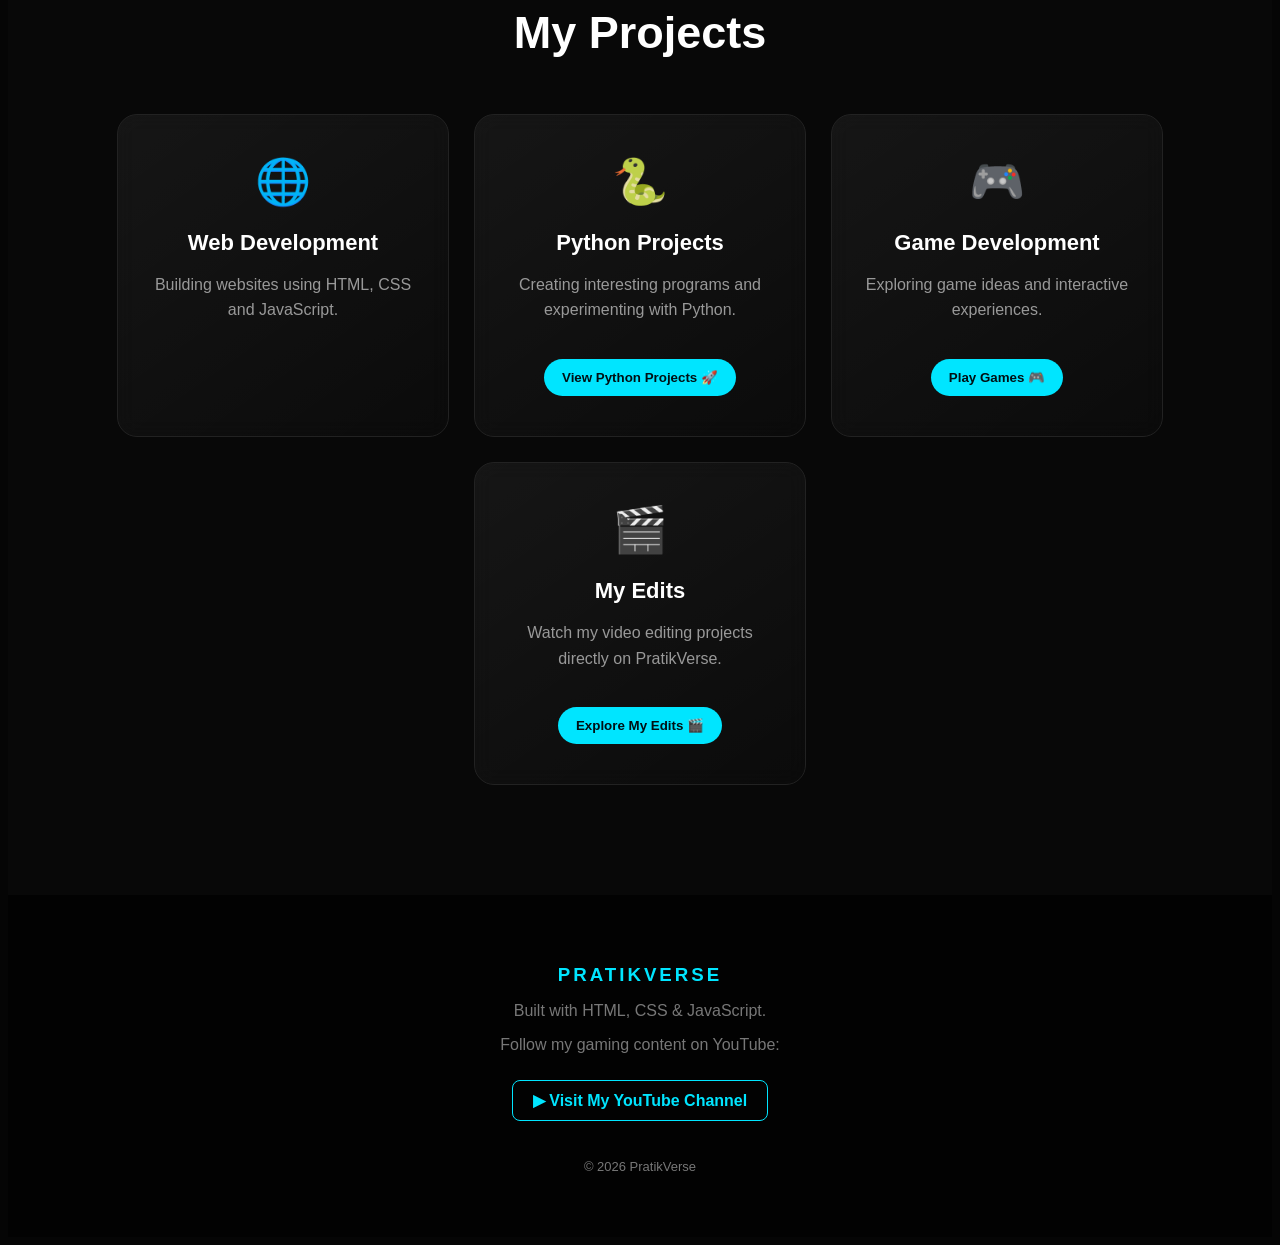
==== commit 09a561ea: "Add files via upload" ====
--- a/index.html
+++ b/index.html
@@ -10,9 +10,32 @@
 
     <title>PratikVerse</title>
 
+    <!-- WEBSITE FAVICON -->
+    <link rel="icon" type="image/png" href="./logo.png">
+
     <link rel="stylesheet" href="style.css">
 
     <style>
+        /* NAVBAR LOGO */
+        nav .logo {
+            display: flex;
+            align-items: center;
+        }
+
+        nav .logo img {
+            width: 150px;
+            height: 85px;
+            object-fit: contain;
+            display: block;
+        }
+
+        @media (max-width: 600px) {
+            nav .logo img {
+                width: 110px;
+                height: 65px;
+            }
+        }
+
         /* MY EDITS GALLERY */
         .edits-modal {
             display: none;
@@ -26,6 +49,7 @@
             padding: 20px;
             overflow-y: auto;
         }
+
         .edits-modal-box {
             position: relative;
             width: min(100%, 1000px);
@@ -38,6 +62,7 @@
             color: #f4fbff;
             box-shadow: 0 0 35px rgba(0, 229, 255, 0.18);
         }
+
         .edits-close {
             position: sticky;
             float: right;
@@ -51,16 +76,19 @@
             padding: 5px 12px;
             cursor: pointer;
         }
+
         .edits-modal-box h2 {
             color: #00e5ff;
             margin-top: 8px;
         }
+
         .edits-gallery {
             display: grid;
             grid-template-columns: repeat(auto-fit, minmax(250px, 1fr));
             gap: 18px;
             margin-top: 24px;
         }
+
         .edit-video-card {
             border: 1px solid rgba(0, 229, 255, 0.35);
             border-radius: 14px;
@@ -68,14 +96,17 @@
             background: rgba(0, 229, 255, 0.045);
             min-width: 0;
         }
+
         .edit-video-card h3 {
             margin: 0 0 8px;
             color: #f4fbff;
         }
+
         .edit-video-card p {
             color: #b7cbd1;
             font-size: 0.92rem;
         }
+
         .edit-video-card video {
             display: block;
             width: 100%;
@@ -84,6 +115,7 @@
             border-radius: 10px;
             margin-top: 12px;
         }
+
         .edit-play-btn {
             border: 1px solid #00e5ff;
             border-radius: 8px;
@@ -93,13 +125,20 @@
             cursor: pointer;
             font-weight: 600;
         }
+
         .edit-play-btn:hover {
             background: #00e5ff;
             color: #031014;
         }
+
         @media (max-width: 600px) {
-            .edits-modal { padding: 10px; }
-            .edits-modal-box { padding: 18px; }
+            .edits-modal {
+                padding: 10px;
+            }
+
+            .edits-modal-box {
+                padding: 18px;
+            }
         }
     </style>
 
@@ -107,14 +146,12 @@
 
 <body>
 
-    <!-- ================================
-         NAVBAR
-    ================================= -->
+    <!-- NAVBAR -->
 
     <nav>
 
         <div class="logo">
-            PRATIKVERSE
+            <img src="logo.png" alt="PratikVerse Logo">
         </div>
 
         <div class="menu">
@@ -132,9 +169,7 @@
     </nav>
 
 
-    <!-- ================================
-         HERO
-    ================================= -->
+    <!-- HERO -->
 
     <section id="home" class="hero">
 
@@ -177,9 +212,7 @@
     </section>
 
 
-    <!-- ================================
-         ABOUT
-    ================================= -->
+    <!-- ABOUT -->
 
     <section id="about" class="section">
 
@@ -200,9 +233,7 @@
     </section>
 
 
-    <!-- ================================
-         PROJECTS
-    ================================= -->
+    <!-- PROJECTS -->
 
     <section id="projects" class="section projects">
 
@@ -291,28 +322,38 @@
 
             </div>
 
+
             <!-- MY EDITS -->
+
             <div class="card">
-                <div class="card-icon">🎬</div>
+
+                <div class="card-icon">
+                    🎬
+                </div>
+
                 <h3>My Edits</h3>
-                <p>Watch my video editing projects directly on PratikVerse.</p>
+
+                <p>
+                    Watch my video editing projects directly on PratikVerse.
+                </p>
+
                 <button
                     type="button"
                     class="project-btn"
                     onclick="openMyEdits()">
+
                     Explore My Edits 🎬
+
                 </button>
-            </div>
-
+
+            </div>
 
         </div>
 
     </section>
 
 
-    <!-- ================================
-         PYTHON PROJECT POPUP
-    ================================= -->
+    <!-- PYTHON PROJECT POPUP -->
 
     <div
         id="pythonModal"
@@ -345,13 +386,9 @@
 
             <div class="python-project-list">
 
-                <!-- CALCULATOR -->
-
                 <div class="python-project">
 
-                    <h3>
-                        🧮 Python Calculator
-                    </h3>
+                    <h3>🧮 Python Calculator</h3>
 
                     <p>
                         A simple calculator program built
@@ -360,14 +397,9 @@
 
                 </div>
 
-
-                <!-- APP LAUNCHER -->
-
                 <div class="python-project">
 
-                    <h3>
-                        🚀 App Launcher
-                    </h3>
+                    <h3>🚀 App Launcher</h3>
 
                     <p>
                         An experimental program for launching
@@ -376,14 +408,9 @@
 
                 </div>
 
-
-                <!-- MINI TOOLS -->
-
                 <div class="python-project">
 
-                    <h3>
-                        🛠️ Mini Tools
-                    </h3>
+                    <h3>🛠️ Mini Tools</h3>
 
                     <p>
                         Small Python programs created for
@@ -399,9 +426,7 @@
     </div>
 
 
-    <!-- ================================
-         GAMES POPUP
-    ================================= -->
+    <!-- GAMES POPUP -->
 
     <div
         id="gameModal"
@@ -410,8 +435,6 @@
 
         <div class="game-modal-box">
 
-            <!-- CLOSE -->
-
             <button
                 type="button"
                 class="game-close"
@@ -421,9 +444,6 @@
 
             </button>
 
-
-            <!-- GAME TITLE -->
-
             <h2>
                 🎮 PratikVerse Games
             </h2>
@@ -432,14 +452,11 @@
                 Choose a game to play!
             </p>
 
-
             <!-- GAME MENU -->
 
             <div
                 id="gameMenu"
                 class="game-menu">
-
-                <!-- TARGET CLICKER -->
 
                 <button
                     type="button"
@@ -461,8 +478,6 @@
                 </button>
 
 
-                <!-- SNAKE GAME -->
-
                 <button
                     type="button"
                     class="game-choice"
@@ -485,9 +500,7 @@
             </div>
 
 
-            <!-- ============================
-                 TARGET CLICKER GAME
-            ============================= -->
+            <!-- TARGET CLICKER GAME -->
 
             <div
                 id="targetGame"
@@ -511,16 +524,12 @@
 
                     <span>
                         Score:
-                        <strong id="targetScore">
-                            0
-                        </strong>
+                        <strong id="targetScore">0</strong>
                     </span>
 
                     <span>
                         Time:
-                        <strong id="targetTime">
-                            30
-                        </strong>
+                        <strong id="targetTime">30</strong>
                         s
                     </span>
 
@@ -545,9 +554,7 @@
             </div>
 
 
-            <!-- ============================
-                 SNAKE GAME
-            ============================= -->
+            <!-- SNAKE GAME -->
 
             <div
                 id="snakeGame"
@@ -571,9 +578,7 @@
 
                     Score:
 
-                    <strong id="snakeScore">
-                        0
-                    </strong>
+                    <strong id="snakeScore">0</strong>
 
                 </div>
 
@@ -603,34 +608,59 @@
     </div>
 
 
-
-    <!-- ================================
-         MY EDITS VIDEO GALLERY POPUP
-    ================================= -->
-    <div id="editsModal" class="edits-modal" style="display: none;">
+    <!-- MY EDITS VIDEO GALLERY -->
+
+    <div
+        id="editsModal"
+        class="edits-modal"
+        style="display: none;">
+
         <div class="edits-modal-box">
-            <button type="button" class="edits-close" onclick="closeMyEdits()" aria-label="Close My Edits">&times;</button>
+
+            <button
+                type="button"
+                class="edits-close"
+                onclick="closeMyEdits()"
+                aria-label="Close My Edits">
+
+                &times;
+
+            </button>
+
             <h2>🎬 My Edits</h2>
-            <p>Watch my video editing projects right here on PratikVerse.</p>
+
+            <p>
+                Watch my video editing projects right here on PratikVerse.
+            </p>
 
             <div class="edits-gallery">
+
                 <article class="edit-video-card">
+
                     <h3>Pratik Edit 01</h3>
+
                     <p>My video edit</p>
+
                     <video controls playsinline preload="metadata">
-                        <source src="./Pratik_edit%20(3).mp4" type="video/mp4">
+
+                        <source
+                            src="./Pratik_edit%20(3).mp4"
+                            type="video/mp4">
+
                         Your browser does not support HTML video.
+
                     </video>
+
                 </article>
 
-                <!-- To add another edit later, copy an edit-video-card and change its title and video filename. -->
-            </div>
+            </div>
+
         </div>
+
     </div>
 
-    <!-- ================================
-         FOOTER
-    ================================= -->
+
+    <!-- FOOTER -->
 
     <footer>
 
@@ -672,9 +702,7 @@
     </footer>
 
 
-    <!-- ================================
-         JAVASCRIPT
-    ================================= -->
+    <!-- JAVASCRIPT -->
 
     <script src="script.js"></script>
 
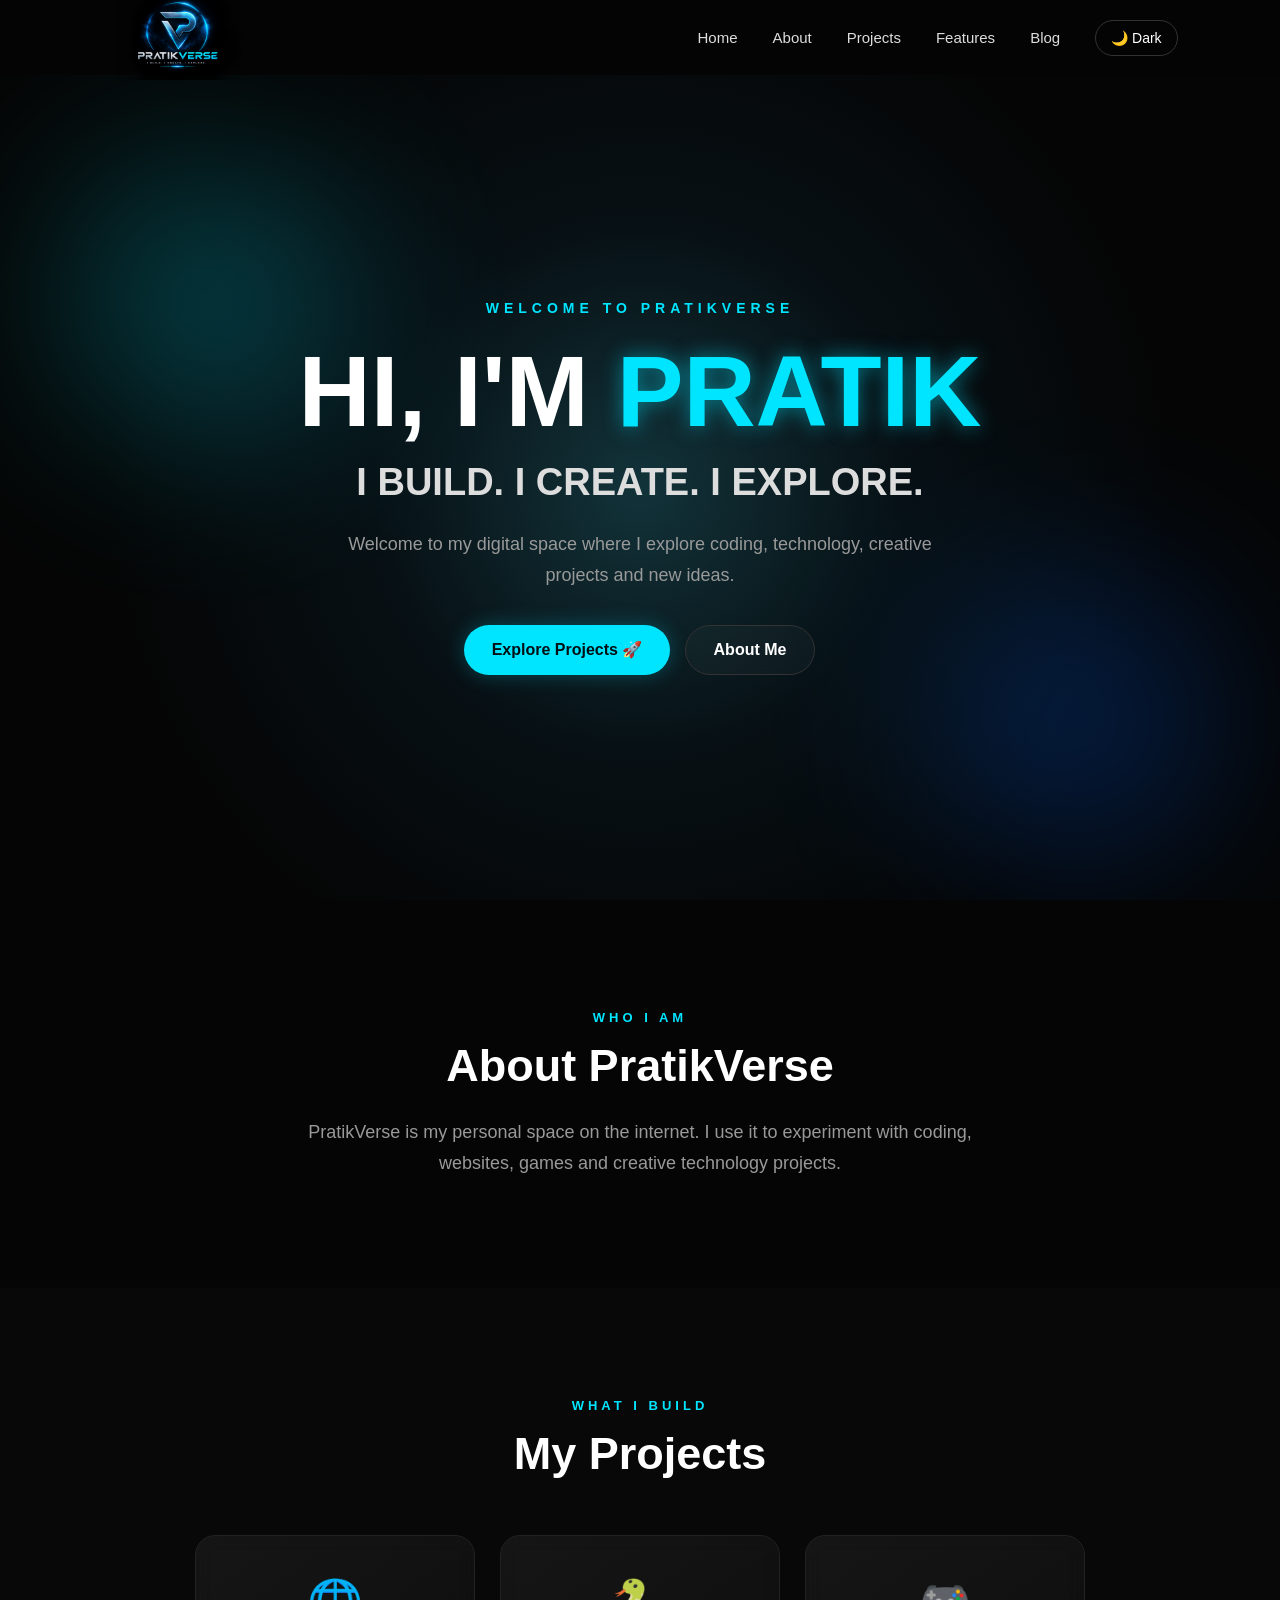
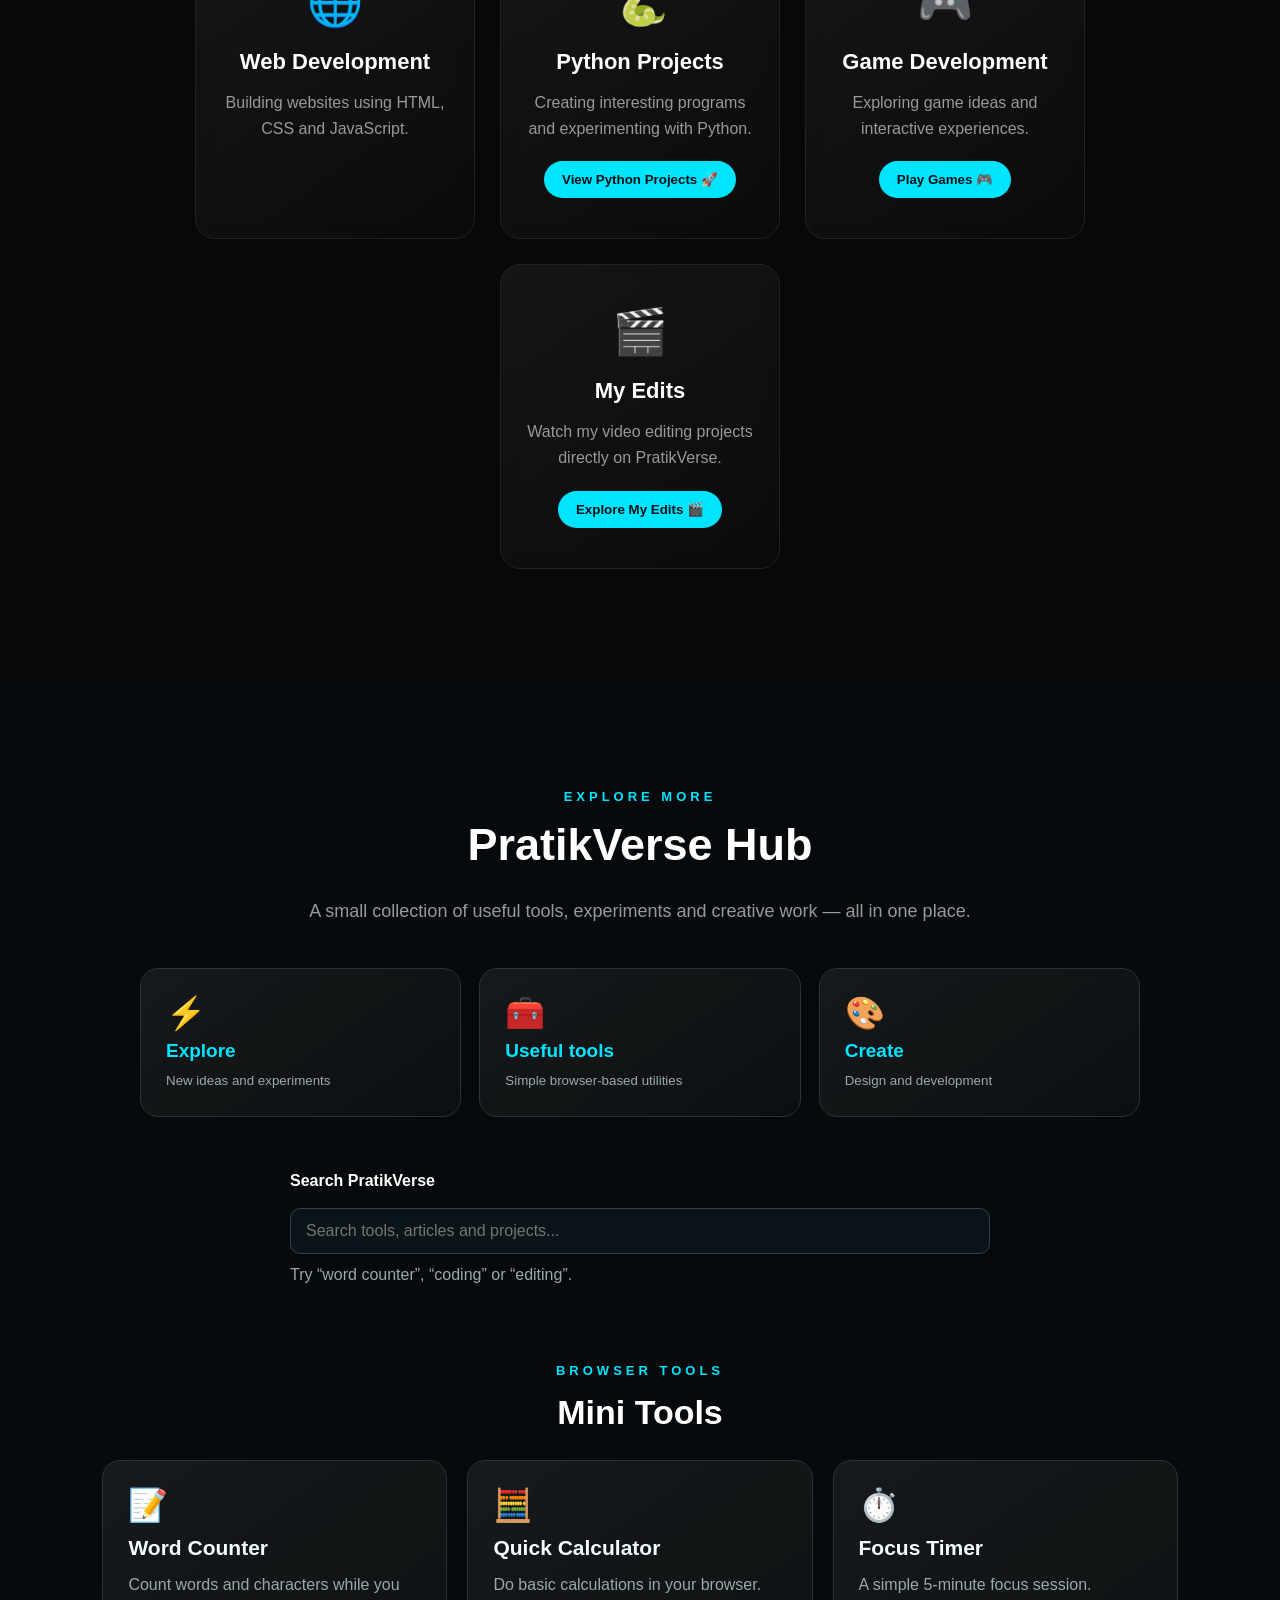
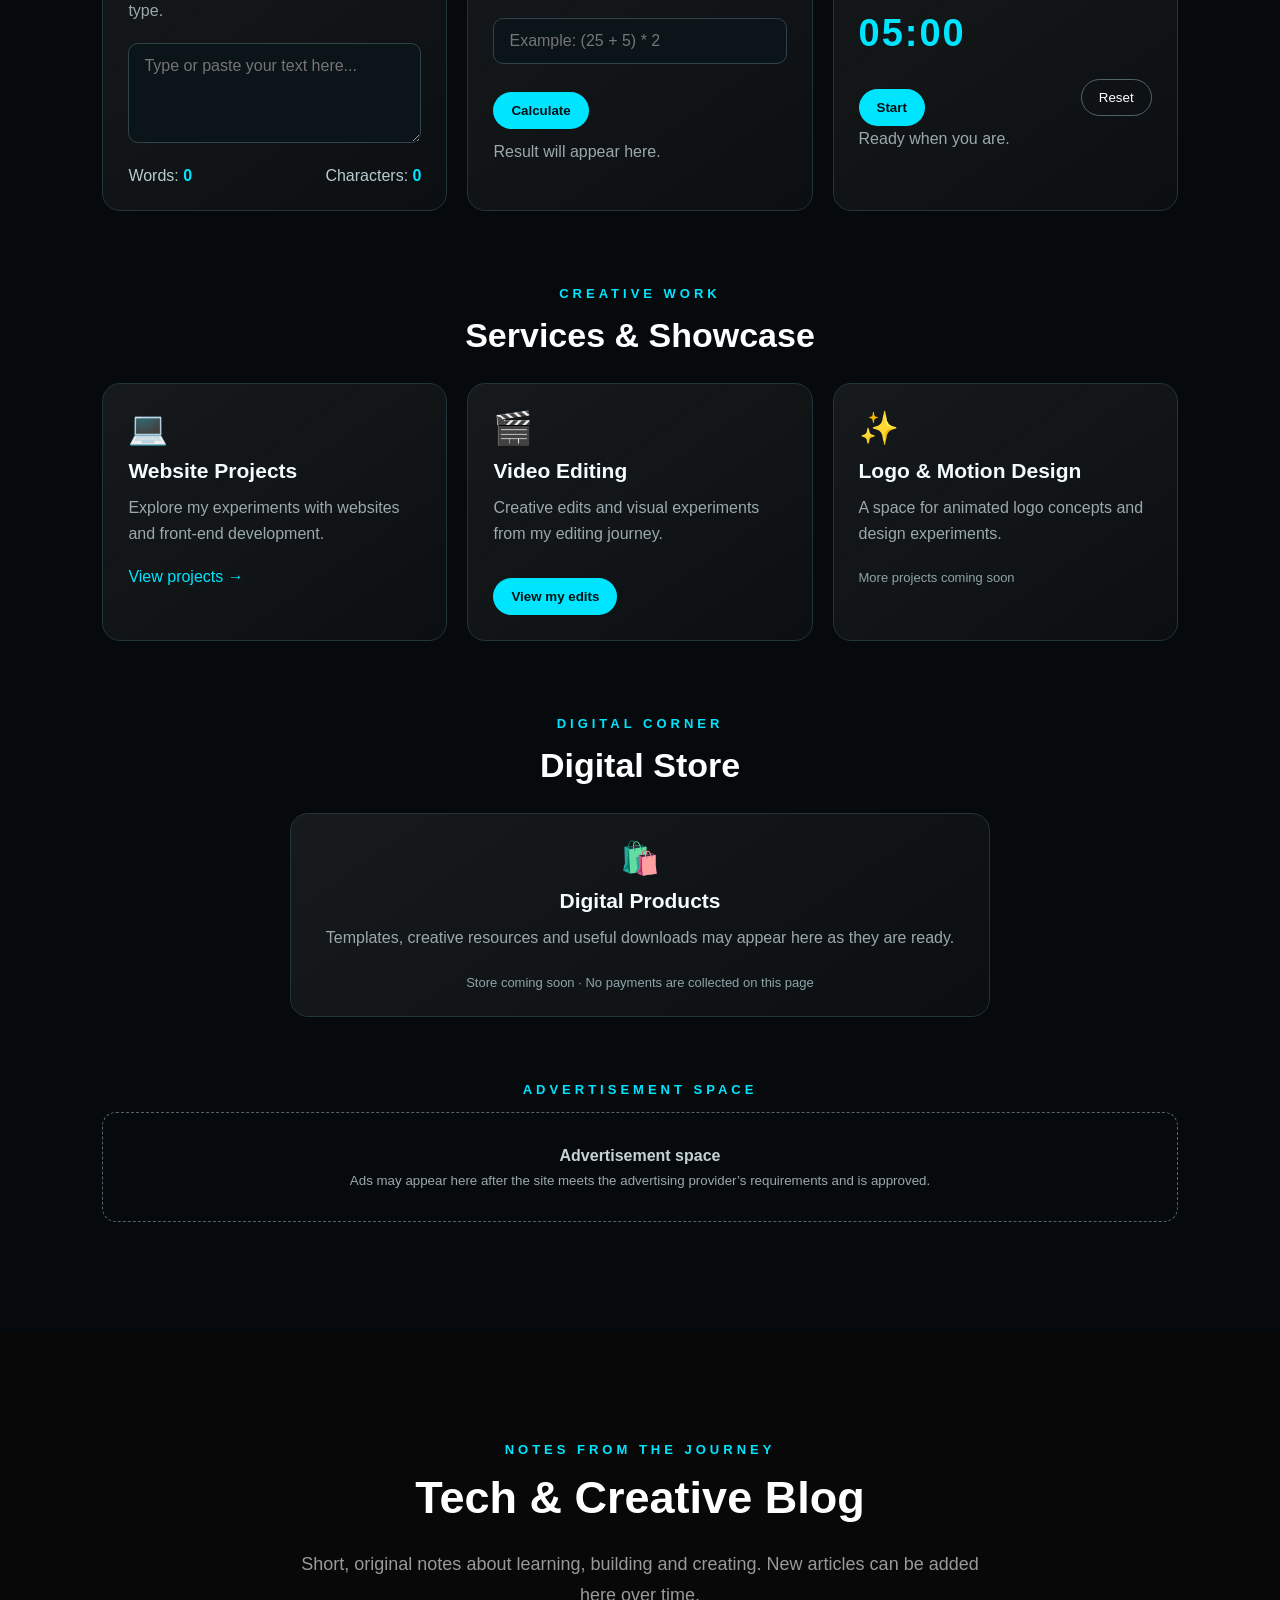
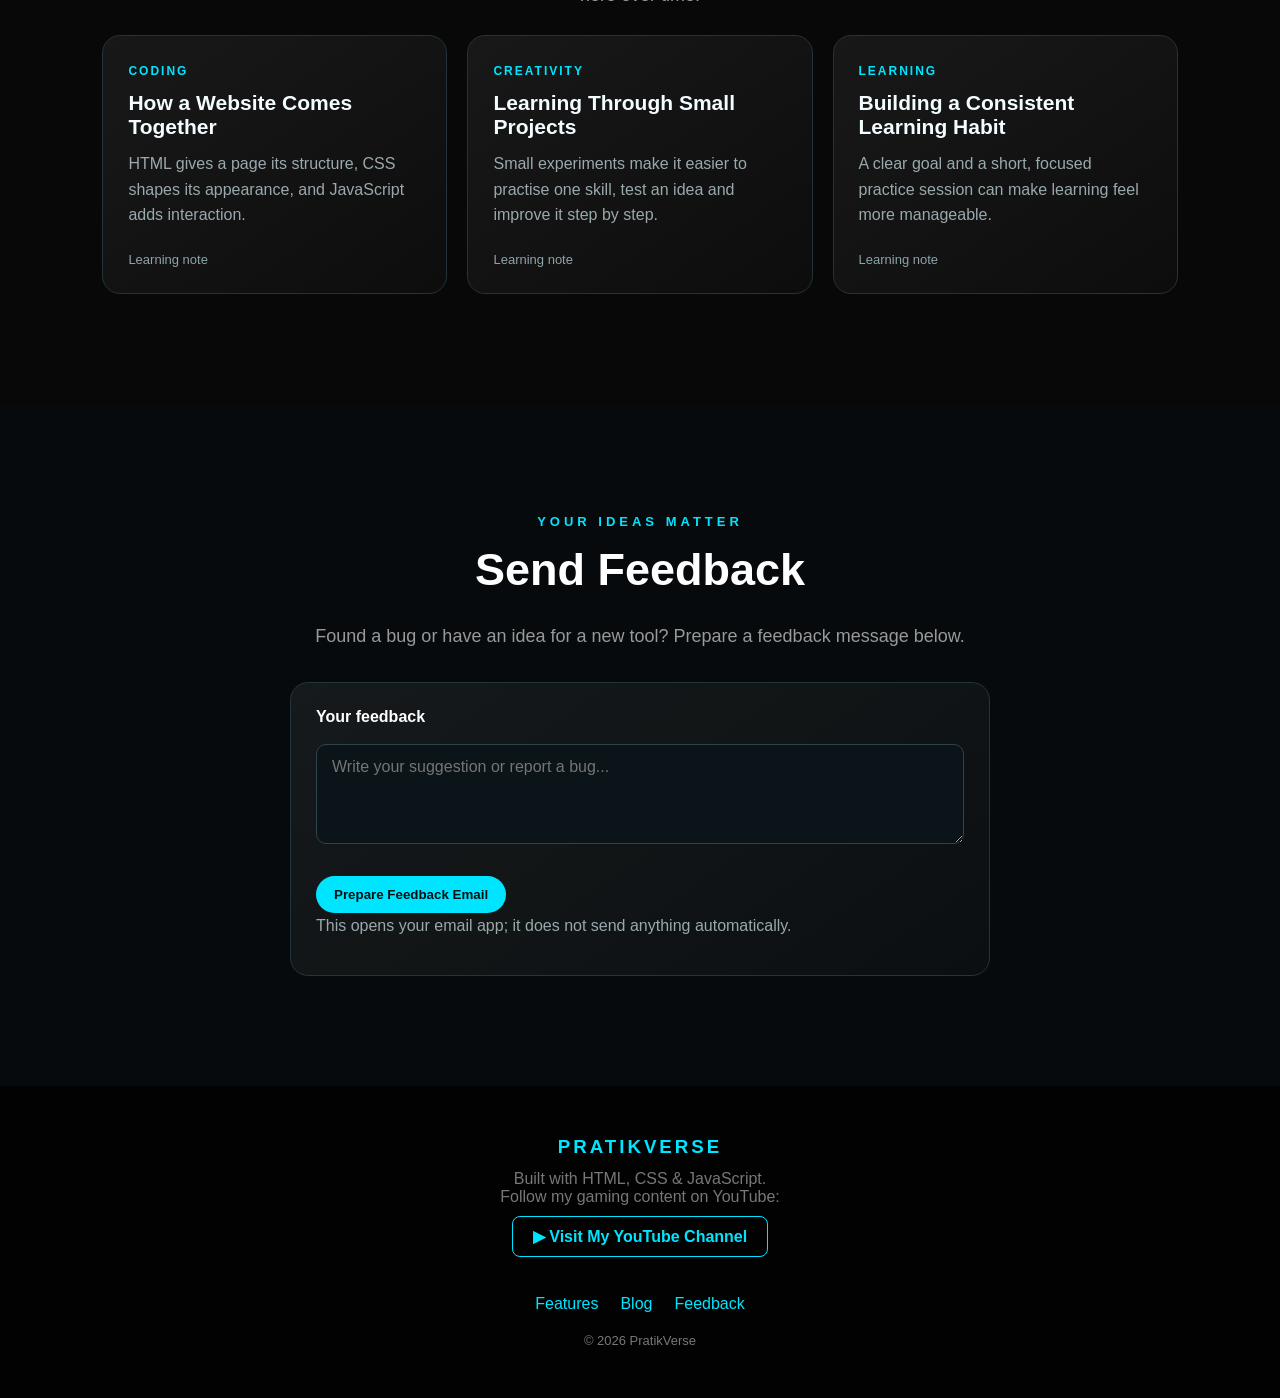
==== commit 7236e982: "Update PratikVerse 2.0" ====
--- a/index.html
+++ b/index.html
@@ -159,6 +159,8 @@
             <a href="#home">Home</a>
             <a href="#about">About</a>
             <a href="#projects">Projects</a>
+            <a href="#features">Features</a>
+            <a href="#blog">Blog</a>
 
             <button id="themeToggle" type="button">
                 🌙 Dark
@@ -352,6 +354,100 @@
 
     </section>
 
+
+    <!-- PRATIKVERSE 2.0: DASHBOARD + SEARCH -->
+    <section id="features" class="section pv-section">
+        <p class="section-label">EXPLORE MORE</p>
+        <h2>PratikVerse Hub</h2>
+        <p class="section-text">A small collection of useful tools, experiments and creative work — all in one place.</p>
+
+        <div class="pv-dashboard">
+            <article class="pv-stat"><span class="pv-stat-icon">⚡</span><strong>Explore</strong><small>New ideas and experiments</small></article>
+            <article class="pv-stat"><span class="pv-stat-icon">🧰</span><strong>Useful tools</strong><small>Simple browser-based utilities</small></article>
+            <article class="pv-stat"><span class="pv-stat-icon">🎨</span><strong>Create</strong><small>Design and development</small></article>
+        </div>
+
+        <div class="pv-search-wrap">
+            <label for="pvSearch">Search PratikVerse</label>
+            <input id="pvSearch" type="search" placeholder="Search tools, articles and projects..." autocomplete="off">
+            <p id="pvSearchStatus" class="pv-muted" aria-live="polite">Try “word counter”, “coding” or “editing”.</p>
+        </div>
+
+        <div class="pv-subsection">
+            <p class="section-label">BROWSER TOOLS</p>
+            <h2 class="pv-subtitle">Mini Tools</h2>
+            <div class="pv-tool-grid">
+                <article class="pv-panel pv-searchable" data-search="word counter writing words characters text tool">
+                    <div class="pv-tool-icon">📝</div><h3>Word Counter</h3>
+                    <p>Count words and characters while you type.</p>
+                    <textarea id="wordInput" rows="4" placeholder="Type or paste your text here..."></textarea>
+                    <div class="pv-count-row"><span>Words: <strong id="wordCount">0</strong></span><span>Characters: <strong id="charCount">0</strong></span></div>
+                </article>
+                <article class="pv-panel pv-searchable" data-search="calculator maths calculation numbers tool">
+                    <div class="pv-tool-icon">🧮</div><h3>Quick Calculator</h3>
+                    <p>Do basic calculations in your browser.</p>
+                    <input id="calcInput" type="text" inputmode="decimal" placeholder="Example: (25 + 5) * 2" aria-label="Calculation">
+                    <button class="project-btn" id="calcButton" type="button">Calculate</button>
+                    <p class="pv-result" id="calcResult" aria-live="polite">Result will appear here.</p>
+                </article>
+                <article class="pv-panel pv-searchable" data-search="focus timer study productivity pomodoro tool">
+                    <div class="pv-tool-icon">⏱️</div><h3>Focus Timer</h3>
+                    <p>A simple 5-minute focus session.</p>
+                    <div id="focusTime" class="pv-timer">05:00</div>
+                    <div class="pv-button-row"><button class="project-btn" id="focusStart" type="button">Start</button><button class="pv-secondary-btn" id="focusReset" type="button">Reset</button></div>
+                    <p class="pv-muted" id="focusStatus" aria-live="polite">Ready when you are.</p>
+                </article>
+            </div>
+        </div>
+
+        <div class="pv-subsection">
+            <p class="section-label">CREATIVE WORK</p><h2 class="pv-subtitle">Services & Showcase</h2>
+            <div class="pv-tool-grid">
+                <article class="pv-panel pv-searchable" data-search="website development coding html css javascript service">
+                    <div class="pv-tool-icon">💻</div><h3>Website Projects</h3><p>Explore my experiments with websites and front-end development.</p><a class="pv-text-link" href="#projects">View projects →</a>
+                </article>
+                <article class="pv-panel pv-searchable" data-search="video editing creative edits design service">
+                    <div class="pv-tool-icon">🎬</div><h3>Video Editing</h3><p>Creative edits and visual experiments from my editing journey.</p><button class="project-btn" type="button" onclick="openMyEdits()">View my edits</button>
+                </article>
+                <article class="pv-panel pv-searchable" data-search="logo design graphic design animation creative">
+                    <div class="pv-tool-icon">✨</div><h3>Logo & Motion Design</h3><p>A space for animated logo concepts and design experiments.</p><span class="pv-coming">More projects coming soon</span>
+                </article>
+            </div>
+        </div>
+
+        <div class="pv-subsection pv-searchable" data-search="digital store products templates downloads">
+            <p class="section-label">DIGITAL CORNER</p><h2 class="pv-subtitle">Digital Store</h2>
+            <div class="pv-panel pv-store-panel"><div class="pv-tool-icon">🛍️</div><h3>Digital Products</h3><p>Templates, creative resources and useful downloads may appear here as they are ready.</p><span class="pv-coming">Store coming soon · No payments are collected on this page</span></div>
+        </div>
+
+        <div class="pv-subsection pv-ad-area">
+            <p class="section-label">ADVERTISEMENT SPACE</p>
+            <div class="pv-ad-placeholder"><span>Advertisement space</span><small>Ads may appear here after the site meets the advertising provider’s requirements and is approved.</small></div>
+        </div>
+    </section>
+
+    <!-- BLOG / LEARNING NOTES -->
+    <section id="blog" class="section pv-section pv-blog-section">
+        <p class="section-label">NOTES FROM THE JOURNEY</p><h2>Tech & Creative Blog</h2>
+        <p class="section-text">Short, original notes about learning, building and creating. New articles can be added here over time.</p>
+        <div class="pv-tool-grid">
+            <article class="pv-panel pv-searchable" data-search="coding beginner html css javascript website article"><span class="pv-article-tag">CODING</span><h3>How a Website Comes Together</h3><p>HTML gives a page its structure, CSS shapes its appearance, and JavaScript adds interaction.</p><span class="pv-coming">Learning note</span></article>
+            <article class="pv-panel pv-searchable" data-search="creative video editing design article"><span class="pv-article-tag">CREATIVITY</span><h3>Learning Through Small Projects</h3><p>Small experiments make it easier to practise one skill, test an idea and improve it step by step.</p><span class="pv-coming">Learning note</span></article>
+            <article class="pv-panel pv-searchable" data-search="productivity focus learning article"><span class="pv-article-tag">LEARNING</span><h3>Building a Consistent Learning Habit</h3><p>A clear goal and a short, focused practice session can make learning feel more manageable.</p><span class="pv-coming">Learning note</span></article>
+        </div>
+    </section>
+
+    <!-- FEEDBACK -->
+    <section id="feedback" class="section pv-section">
+        <p class="section-label">YOUR IDEAS MATTER</p><h2>Send Feedback</h2>
+        <p class="section-text">Found a bug or have an idea for a new tool? Prepare a feedback message below.</p>
+        <div class="pv-panel pv-feedback-panel">
+            <label for="feedbackMessage">Your feedback</label>
+            <textarea id="feedbackMessage" rows="4" maxlength="1000" placeholder="Write your suggestion or report a bug..."></textarea>
+            <button class="project-btn" id="feedbackButton" type="button">Prepare Feedback Email</button>
+            <p id="feedbackStatus" class="pv-muted" aria-live="polite">This opens your email app; it does not send anything automatically.</p>
+        </div>
+    </section>
 
     <!-- PYTHON PROJECT POPUP -->
 
@@ -695,6 +791,8 @@
 
         </a>
 
+        <div class="pv-footer-links"><a href="#features">Features</a><a href="#blog">Blog</a><a href="#feedback">Feedback</a></div>
+
         <p class="copyright">
             © 2026 PratikVerse
         </p>
--- a/style.css
+++ b/style.css
@@ -1,1230 +1,2520 @@
-```css
-/* =================================
-   GLOBAL RESET
-================================= */
-
-* {
-    margin: 0;
-    padding: 0;
-    box-sizing: border-box;
-}
-
-html {
-    scroll-behavior: smooth;
-}
-
-body {
-    font-family: Arial, sans-serif;
-    background: #050505;
-    color: white;
-    transition: background 0.4s ease, color 0.4s ease;
-}
-
-
-/* =================================
-   NAVBAR
-================================= */
-
-nav {
-    height: 75px;
-    padding: 0 8%;
-
-    display: flex;
-    align-items: center;
-    justify-content: space-between;
-
-    background: rgba(5, 5, 5, 0.85);
-    backdrop-filter: blur(15px);
-
-    position: sticky;
-    top: 0;
-
-    z-index: 100;
-
-    transition: background 0.4s ease;
-}
-
-.logo {
-    font-size: 23px;
-    font-weight: bold;
-    letter-spacing: 3px;
-    color: #00e5ff;
-}
-
-.menu {
-    display: flex;
-    gap: 35px;
-    align-items: center;
-}
-
-.menu a {
-    color: #ddd;
-    text-decoration: none;
-    font-size: 15px;
-    transition: 0.3s;
-}
-
-.menu a:hover {
-    color: #00e5ff;
-}
-
-
-/* =================================
-   THEME BUTTON
-================================= */
-
-#themeToggle {
-    padding: 9px 15px;
-
-    border: 1px solid #333;
-    border-radius: 20px;
-
-    background: transparent;
-    color: white;
-
-    cursor: pointer;
-
-    font-size: 14px;
-
-    transition: 0.3s;
-}
-
-#themeToggle:hover {
-    border-color: #00e5ff;
-    color: #00e5ff;
-}
-
-
-/* =================================
-   HERO
-================================= */
-
-.hero {
-    min-height: calc(100vh - 75px);
-
-    display: flex;
-    justify-content: center;
-    align-items: center;
-
-    text-align: center;
-
-    padding: 50px 20px;
-
-    position: relative;
-    overflow: hidden;
-
-    background:
-        radial-gradient(
-            circle at center,
-            #12333a 0%,
-            #071014 35%,
-            #050505 70%
-        );
-
-    transition: background 0.4s ease;
-}
-
-.hero-content {
-    position: relative;
-    z-index: 5;
-
-    max-width: 850px;
-
-    animation: fadeUp 1.2s ease;
-}
-
-.welcome {
-    color: #00e5ff;
-
-    letter-spacing: 5px;
-
-    font-size: 14px;
-    font-weight: bold;
-
-    margin-bottom: 25px;
-}
-
-.hero h1 {
-    font-size: clamp(55px, 9vw, 100px);
-
-    line-height: 1;
-
-    margin-bottom: 20px;
-}
-
-.hero h1 span {
-    color: #00e5ff;
-
-    text-shadow:
-        0 0 20px rgba(0, 229, 255, 0.5);
-}
-
-.hero h2 {
-    font-size: clamp(20px, 4vw, 38px);
-
-    color: #ddd;
-
-    margin-bottom: 25px;
-}
-
-.description {
-    max-width: 650px;
-
-    margin: auto;
-
-    color: #999;
-
-    font-size: 18px;
-
-    line-height: 1.7;
-}
-
-
-/* =================================
-   HERO BUTTONS
-================================= */
-
-.buttons {
-    margin-top: 35px;
-
-    display: flex;
-    justify-content: center;
-
-    gap: 15px;
-
-    flex-wrap: wrap;
-}
-
-.primary-btn,
-.secondary-btn {
-    padding: 15px 28px;
-
-    border-radius: 30px;
-
-    text-decoration: none;
-
-    font-weight: bold;
-
-    transition: 0.3s;
-}
-
-.primary-btn {
-    background: #00e5ff;
-
-    color: #001014;
-
-    box-shadow:
-        0 0 20px rgba(0, 229, 255, 0.25);
-}
-
-.primary-btn:hover {
-    transform: translateY(-4px) scale(1.03);
-
-    box-shadow:
-        0 0 35px rgba(0, 229, 255, 0.55);
-}
-
-.secondary-btn {
-    border: 1px solid #333;
-
-    color: white;
-
-    background: rgba(255, 255, 255, 0.03);
-
-    backdrop-filter: blur(10px);
-}
-
-.secondary-btn:hover {
-    border-color: #00e5ff;
-
-    color: #00e5ff;
-
-    transform: translateY(-4px);
-}
-
-
-/* =================================
-   GLOWING CIRCLES
-================================= */
-
-.glow {
-    position: absolute;
-
-    width: 280px;
-    height: 280px;
-
-    border-radius: 50%;
-
-    filter: blur(90px);
-
-    opacity: 0.25;
-
-    pointer-events: none;
-}
-
-.glow-one {
-    background: #00e5ff;
-
-    left: 5%;
-    top: 10%;
-
-    animation:
-        floatOne 6s infinite alternate ease-in-out;
-}
-
-.glow-two {
-    background: #0066ff;
-
-    right: 5%;
-    bottom: 5%;
-
-    animation:
-        floatTwo 7s infinite alternate ease-in-out;
-}
-
-
-/* =================================
-   SECTIONS
-================================= */
-
-.section {
-    padding: 110px 8%;
-
-    text-align: center;
-
-    transition:
-        background 0.4s ease,
-        color 0.4s ease;
-}
-
-.section-label {
-    color: #00e5ff;
-
-    letter-spacing: 4px;
-
-    font-size: 13px;
-
-    font-weight: bold;
-
-    margin-bottom: 15px;
-}
-
-.section h2 {
-    font-size: 45px;
-
-    margin-bottom: 25px;
-}
-
-.section-text {
-    max-width: 700px;
-
-    margin: auto;
-
-    color: #999;
-
-    font-size: 18px;
-
-    line-height: 1.7;
-}
-
-
-/* =================================
-   PROJECTS
-================================= */
-
-.projects {
-    background: #080808;
-}
-
-.cards {
-    margin-top: 55px;
-
-    display: flex;
-
-    justify-content: center;
-
-    gap: 25px;
-
-    flex-wrap: wrap;
-}
-
-.card {
-    width: 280px;
-
-    padding: 40px 25px;
-
-    background:
-        linear-gradient(
-            145deg,
-            rgba(255, 255, 255, 0.06),
-            rgba(255, 255, 255, 0.015)
-        );
-
-    border: 1px solid #222;
-
-    border-radius: 20px;
-
-    transition: 0.4s;
-
-    backdrop-filter: blur(10px);
-}
-
-.card:hover {
-    transform:
-        translateY(-12px)
-        scale(1.03);
-
-    border-color: #00e5ff;
-
-    box-shadow:
-        0 15px 40px rgba(0, 229, 255, 0.12);
-}
-
-.card-icon {
-    font-size: 45px;
-
-    margin-bottom: 20px;
-}
-
-.card h3 {
-    font-size: 22px;
-
-    margin-bottom: 15px;
-}
-
-.card p {
-    color: #999;
-
-    line-height: 1.6;
-}
-
-
-/* =================================
-   PROJECT BUTTON
-================================= */
-
-.project-btn {
-    margin-top: 20px;
-
-    padding: 11px 18px;
-
-    border: none;
-
-    border-radius: 20px;
-
-    background: #00e5ff;
-
-    color: #001014;
-
-    font-weight: bold;
-
-    cursor: pointer;
-
-    transition: 0.3s;
-}
-
-.project-btn:hover {
-    transform: translateY(-3px);
-
-    box-shadow:
-        0 0 20px rgba(0, 229, 255, 0.4);
-}
-
-
-/* =================================
-   PYTHON PROJECT POPUP
-================================= */
-
-.python-modal {
-    display: none;
-
-    position: fixed;
-
-    inset: 0;
-
-    z-index: 9999;
-
-    align-items: center;
-    justify-content: center;
-
-    padding: 20px;
-
-    background:
-        rgba(0, 0, 0, 0.75);
-
-    backdrop-filter: blur(8px);
-}
-
-.python-modal-box {
-    position: relative;
-
-    width: min(600px, 95%);
-
-    max-height: 85vh;
-
-    overflow-y: auto;
-
-    padding: 40px;
-
-    border-radius: 25px;
-
-    background: #101820;
-
-    border: 1px solid #00e5ff;
-
-    box-shadow:
-        0 0 50px rgba(0, 229, 255, 0.2);
-
-    color: white;
-
-    text-align: center;
-
-    animation: popupIn 0.3s ease;
-}
-
-.python-modal-icon {
-    font-size: 55px;
-
-    margin-bottom: 15px;
-}
-
-.python-modal-box h2 {
-    color: #00e5ff;
-
-    font-size: 32px;
-
-    margin-bottom: 15px;
-}
-
-.python-modal-box > p {
-    color: #aaa;
-
-    line-height: 1.6;
-
-    margin-bottom: 25px;
-}
-
-.python-project-list {
-    display: grid;
-
-    gap: 15px;
-}
-
-.python-project {
-    padding: 20px;
-
-    text-align: left;
-
-    background:
-        rgba(255, 255, 255, 0.05);
-
-    border: 1px solid #252f36;
-
-    border-radius: 15px;
-
-    transition: 0.3s;
-}
-
-.python-project:hover {
-    border-color: #00e5ff;
-
-    transform:
-        translateY(-3px);
-}
-
-.python-project h3 {
-    margin-bottom: 8px;
-
-    color: white;
-}
-
-.python-project p {
-    color: #999;
-
-    line-height: 1.5;
-}
-
-.python-close {
-    position: absolute;
-
-    top: 15px;
-    right: 20px;
-
-    width: 35px;
-    height: 35px;
-
-    border: none;
-
-    border-radius: 50%;
-
-    background: transparent;
-
-    color: white;
-
-    font-size: 28px;
-
-    cursor: pointer;
-
-    transition: 0.3s;
-}
-
-.python-close:hover {
-    background: #00e5ff;
-
-    color: #001014;
-}
-
-
-/* =================================
-   GAMES MODAL
-================================= */
-
-.game-modal {
-    display: none;
-
-    position: fixed;
-
-    inset: 0;
-
-    z-index: 9999;
-
-    align-items: center;
-    justify-content: center;
-
-    padding: 20px;
-
-    background:
-        rgba(0, 0, 0, 0.85);
-
-    backdrop-filter: blur(10px);
-}
-
-.game-modal-box {
-    position: relative;
-
-    width: min(760px, 95vw);
-
-    max-height: 90vh;
-
-    overflow-y: auto;
-
-    padding: 35px;
-
-    background:
-        linear-gradient(
-            145deg,
-            #101b20,
-            #050809
-        );
-
-    border: 1px solid #00e5ff;
-
-    border-radius: 24px;
-
-    text-align: center;
-
-    box-shadow:
-        0 0 50px rgba(0, 229, 255, 0.2);
-
-    animation: popupIn 0.3s ease;
-}
-
-.game-modal-box > h2 {
-    color: #00e5ff;
-
-    font-size: 32px;
-
-    margin-bottom: 10px;
-}
-
-.game-modal-box > p {
-    color: #999;
-
-    margin-bottom: 25px;
-}
-
-
-/* =================================
-   GAME CLOSE BUTTON
-================================= */
-
-.game-close {
-    position: absolute;
-
-    right: 18px;
-    top: 12px;
-
-    width: 38px;
-    height: 38px;
-
-    border: none;
-
-    background: transparent;
-
-    color: white;
-
-    font-size: 32px;
-
-    cursor: pointer;
-
-    transition: 0.3s;
-}
-
-.game-close:hover {
-    color: #00e5ff;
-
-    transform: rotate(90deg);
-}
-
-
-/* =================================
-   GAME MENU
-================================= */
-
-.game-menu {
-    display: grid;
-
-    grid-template-columns:
-        repeat(2, 1fr);
-
-    gap: 20px;
-
-    margin-top: 25px;
-}
-
-.game-choice {
-    min-height: 180px;
-
-    padding: 25px;
-
-    border: 1px solid #25343a;
-
-    border-radius: 20px;
-
-    background:
-        linear-gradient(
-            145deg,
-            rgba(255,255,255,0.06),
-            rgba(255,255,255,0.02)
-        );
-
-    color: white;
-
-    cursor: pointer;
-
-    display: flex;
-
-    flex-direction: column;
-
-    align-items: center;
-
-    justify-content: center;
-
-    gap: 10px;
-
-    transition: 0.3s;
-}
-
-.game-choice:hover {
-    transform:
-        translateY(-7px)
-        scale(1.02);
-
-    border-color: #00e5ff;
-
-    box-shadow:
-        0 0 30px rgba(0, 229, 255, 0.15);
-}
-
-.game-choice-icon {
-    font-size: 55px;
-}
-
-.game-choice strong {
-    font-size: 21px;
-
-    color: #00e5ff;
-}
-
-.game-choice span:last-child {
-    color: #999;
-
-    font-size: 14px;
-}
-
-
-/* =================================
-   GAME SCREEN
-================================= */
-
-.game-screen {
-    width: 100%;
-
-    margin-top: 10px;
-}
-
-.game-screen h2 {
-    color: #00e5ff;
-
-    font-size: 30px;
-
-    margin: 15px 0 20px;
-}
-
-
-/* =================================
-   BACK TO GAMES
-================================= */
-
-.back-game-btn {
-    display: block;
-
-    border: 1px solid #333;
-
-    border-radius: 20px;
-
-    padding: 8px 15px;
-
-    background: transparent;
-
-    color: white;
-
-    cursor: pointer;
-
-    transition: 0.3s;
-}
-
-.back-game-btn:hover {
-    border-color: #00e5ff;
-
-    color: #00e5ff;
-}
-
-
-/* =================================
-   GAME STATS
-================================= */
-
-.game-stats {
-    display: flex;
-
-    justify-content: center;
-
-    gap: 60px;
-
-    margin-bottom: 20px;
-
-    font-size: 18px;
-}
-
-.game-stats span {
-    color: #ddd;
-}
-
-.game-stats strong {
-    color: #00e5ff;
-
-    font-size: 24px;
-}
-
-
-/* =================================
-   TARGET GAME AREA
-================================= */
-
-.game-area {
-    position: relative;
-
-    width: 100%;
-
-    height: 350px;
-
-    overflow: hidden;
-
-    border: 1px solid #1d3940;
-
-    border-radius: 18px;
-
-    background:
-        radial-gradient(
-            circle at center,
-            #102a30,
-            #050909
-        );
-}
-
-
-/* =================================
-   TARGET
-================================= */
-
-.game-target {
-    position: absolute;
-
-    width: 65px;
-    height: 65px;
-
-    border-radius: 50%;
-
-    border: 2px solid #00e5ff;
-
-    background: #071b20;
-
-    color: white;
-
-    font-size: 30px;
-
-    cursor: pointer;
-
-    display: flex;
-
-    align-items: center;
-    justify-content: center;
-
-    transition:
-        transform 0.1s;
-
-    box-shadow:
-        0 0 20px rgba(0, 229, 255, 0.5);
-}
-
-.game-target:hover {
-    transform: scale(1.15);
-
-    box-shadow:
-        0 0 35px rgba(0, 229, 255, 0.8);
-}
-
-.game-target:active {
-    transform: scale(0.85);
-}
-
-
-/* =================================
-   SNAKE GAME
-================================= */
-
-.snake-score {
-    margin-bottom: 15px;
-
-    color: #ddd;
-
-    font-size: 20px;
-}
-
-.snake-score strong {
-    color: #00e5ff;
-
-    font-size: 25px;
-}
-
-#snakeCanvas {
-    display: block;
-
-    width: 400px;
-    height: 400px;
-
-    max-width: 100%;
-
-    margin: 0 auto;
-
-    border: 2px solid #00e5ff;
-
-    border-radius: 12px;
-
-    background: #050909;
-
-    box-shadow:
-        0 0 30px rgba(0, 229, 255, 0.15);
-}
-
-.snake-controls {
-    margin-top: 15px;
-
-    color: #999;
-
-    font-size: 14px;
-}
-
-
-/* =================================
-   FOOTER
-================================= */
-
-footer {
-    padding: 50px 20px;
-
-    text-align: center;
-
-    background: #020202;
-
-    transition:
-        background 0.4s ease,
-        color 0.4s ease;
-}
-
-footer h3 {
-    color: #00e5ff;
-
-    letter-spacing: 3px;
-
-    margin-bottom: 12px;
-}
-
-footer p {
-    color: #777;
-}
-
-footer .copyright {
-    margin-top: 20px;
-
-    font-size: 13px;
-}
-
-
-/* =================================
-   LIGHT MODE
-================================= */
-
-body.light-mode {
-    background: #f5f7fb;
-
-    color: #111827;
-}
-
-body.light-mode nav {
-    background:
-        rgba(255, 255, 255, 0.92);
-}
-
-body.light-mode .menu a {
-    color: #333;
-}
-
-body.light-mode .menu a:hover {
-    color: #008fa3;
-}
-
-body.light-mode #themeToggle {
-    background: #111827;
-
-    color: white;
-
-    border-color: #111827;
-}
-
-body.light-mode #themeToggle:hover {
-    background: #008fa3;
-
-    border-color: #008fa3;
-
-    color: white;
-}
-
-body.light-mode .hero {
-    background:
-        radial-gradient(
-            circle at center,
-            #d9f7fb 0%,
-            #eef9fb 40%,
-            #f5f7fb 75%
-        );
-}
-
-body.light-mode .hero h1 {
-    color: #111827;
-}
-
-body.light-mode .hero h1 span {
-    color: #008fa3;
-
-    text-shadow: none;
-}
-
-body.light-mode .hero h2 {
-    color: #333;
-}
-
-body.light-mode .description {
-    color: #4b5563;
-}
-
-body.light-mode .secondary-btn {
-    border-color: #bbb;
-
-    color: #111827;
-
-    background:
-        rgba(255, 255, 255, 0.7);
-}
-
-body.light-mode .secondary-btn:hover {
-    border-color: #008fa3;
-
-    color: #008fa3;
-}
-
-body.light-mode .section {
-    background: #f5f7fb;
-}
-
-body.light-mode .section-text {
-    color: #4b5563;
-}
-
-body.light-mode .projects {
-    background: #eef1f6;
-}
-
-body.light-mode .card {
-    background: white;
-
-    border-color: #d8dde5;
-
-    color: #111827;
-}
-
-body.light-mode .card h3 {
-    color: #111827;
-}
-
-body.light-mode .card p {
-    color: #4b5563;
-}
-
-body.light-mode footer {
-    background: #e1e5ec;
-}
-
-body.light-mode footer p {
-    color: #555;
-}
-
-
-/* =================================
-   ANIMATIONS
-================================= */
-
-@keyframes fadeUp {
-
-    from {
-        opacity: 0;
-
-        transform:
-            translateY(30px);
-    }
-
-    to {
-        opacity: 1;
-
-        transform:
-            translateY(0);
-    }
-}
-
-@keyframes floatOne {
-
-    from {
-        transform:
-            translate(0, 0);
-    }
-
-    to {
-        transform:
-            translate(220px, 120px);
-    }
-}
-
-@keyframes floatTwo {
-
-    from {
-        transform:
-            translate(0, 0);
-    }
-
-    to {
-        transform:
-            translate(-220px, -120px);
-    }
-}
-
-@keyframes popupIn {
-
-    from {
-        opacity: 0;
-
-        transform:
-            scale(0.9);
-    }
-
-    to {
-        opacity: 1;
-
-        transform:
-            scale(1);
-    }
-}
-
-
-/* =================================
-   MOBILE
-================================= */
-
-@media (max-width: 700px) {
-
-    nav {
-        padding: 0 5%;
-    }
-
-    .logo {
-        font-size: 18px;
-    }
-
-    .menu {
-        gap: 12px;
-    }
-
-    .menu a {
-        font-size: 13px;
-    }
-
-    #themeToggle {
-        padding: 7px 10px;
-
-        font-size: 12px;
-    }
-
-    .section {
-        padding: 80px 6%;
-    }
-
-    .section h2 {
-        font-size: 35px;
-    }
-
-    .game-modal-box {
-        padding: 25px 15px;
-    }
-
-    .game-menu {
-        grid-template-columns: 1fr;
-    }
-
-    .game-area {
-        height: 300px;
-    }
-
-    .game-stats {
-        gap: 25px;
-    }
-
-    #snakeCanvas {
-        width: 100%;
-        height: auto;
-    }
-
-    .python-modal-box {
-        padding: 35px 20px;
-    }
-}
-```
+/* =================================
+
+   GLOBAL RESET
+
+================================= */
+
+
+
+* {
+
+    margin: 0;
+
+    padding: 0;
+
+    box-sizing: border-box;
+
+}
+
+
+
+html {
+
+    scroll-behavior: smooth;
+
+}
+
+
+
+body {
+
+    font-family: Arial, sans-serif;
+
+    background: #050505;
+
+    color: white;
+
+    transition: background 0.4s ease, color 0.4s ease;
+
+}
+
+
+
+
+
+/* =================================
+
+   NAVBAR
+
+================================= */
+
+
+
+nav {
+
+    height: 75px;
+
+    padding: 0 8%;
+
+
+
+    display: flex;
+
+    align-items: center;
+
+    justify-content: space-between;
+
+
+
+    background: rgba(5, 5, 5, 0.85);
+
+    backdrop-filter: blur(15px);
+
+
+
+    position: sticky;
+
+    top: 0;
+
+
+
+    z-index: 100;
+
+
+
+    transition: background 0.4s ease;
+
+}
+
+
+
+.logo {
+
+    font-size: 23px;
+
+    font-weight: bold;
+
+    letter-spacing: 3px;
+
+    color: #00e5ff;
+
+}
+
+
+
+.menu {
+
+    display: flex;
+
+    gap: 35px;
+
+    align-items: center;
+
+}
+
+
+
+.menu a {
+
+    color: #ddd;
+
+    text-decoration: none;
+
+    font-size: 15px;
+
+    transition: 0.3s;
+
+}
+
+
+
+.menu a:hover {
+
+    color: #00e5ff;
+
+}
+
+
+
+
+
+/* =================================
+
+   THEME BUTTON
+
+================================= */
+
+
+
+#themeToggle {
+
+    padding: 9px 15px;
+
+
+
+    border: 1px solid #333;
+
+    border-radius: 20px;
+
+
+
+    background: transparent;
+
+    color: white;
+
+
+
+    cursor: pointer;
+
+
+
+    font-size: 14px;
+
+
+
+    transition: 0.3s;
+
+}
+
+
+
+#themeToggle:hover {
+
+    border-color: #00e5ff;
+
+    color: #00e5ff;
+
+}
+
+
+
+
+
+/* =================================
+
+   HERO
+
+================================= */
+
+
+
+.hero {
+
+    min-height: calc(100vh - 75px);
+
+
+
+    display: flex;
+
+    justify-content: center;
+
+    align-items: center;
+
+
+
+    text-align: center;
+
+
+
+    padding: 50px 20px;
+
+
+
+    position: relative;
+
+    overflow: hidden;
+
+
+
+    background:
+
+        radial-gradient(
+
+            circle at center,
+
+            #12333a 0%,
+
+            #071014 35%,
+
+            #050505 70%
+
+        );
+
+
+
+    transition: background 0.4s ease;
+
+}
+
+
+
+.hero-content {
+
+    position: relative;
+
+    z-index: 5;
+
+
+
+    max-width: 850px;
+
+
+
+    animation: fadeUp 1.2s ease;
+
+}
+
+
+
+.welcome {
+
+    color: #00e5ff;
+
+
+
+    letter-spacing: 5px;
+
+
+
+    font-size: 14px;
+
+    font-weight: bold;
+
+
+
+    margin-bottom: 25px;
+
+}
+
+
+
+.hero h1 {
+
+    font-size: clamp(55px, 9vw, 100px);
+
+
+
+    line-height: 1;
+
+
+
+    margin-bottom: 20px;
+
+}
+
+
+
+.hero h1 span {
+
+    color: #00e5ff;
+
+
+
+    text-shadow:
+
+        0 0 20px rgba(0, 229, 255, 0.5);
+
+}
+
+
+
+.hero h2 {
+
+    font-size: clamp(20px, 4vw, 38px);
+
+
+
+    color: #ddd;
+
+
+
+    margin-bottom: 25px;
+
+}
+
+
+
+.description {
+
+    max-width: 650px;
+
+
+
+    margin: auto;
+
+
+
+    color: #999;
+
+
+
+    font-size: 18px;
+
+
+
+    line-height: 1.7;
+
+}
+
+
+
+
+
+/* =================================
+
+   HERO BUTTONS
+
+================================= */
+
+
+
+.buttons {
+
+    margin-top: 35px;
+
+
+
+    display: flex;
+
+    justify-content: center;
+
+
+
+    gap: 15px;
+
+
+
+    flex-wrap: wrap;
+
+}
+
+
+
+.primary-btn,
+
+.secondary-btn {
+
+    padding: 15px 28px;
+
+
+
+    border-radius: 30px;
+
+
+
+    text-decoration: none;
+
+
+
+    font-weight: bold;
+
+
+
+    transition: 0.3s;
+
+}
+
+
+
+.primary-btn {
+
+    background: #00e5ff;
+
+
+
+    color: #001014;
+
+
+
+    box-shadow:
+
+        0 0 20px rgba(0, 229, 255, 0.25);
+
+}
+
+
+
+.primary-btn:hover {
+
+    transform: translateY(-4px) scale(1.03);
+
+
+
+    box-shadow:
+
+        0 0 35px rgba(0, 229, 255, 0.55);
+
+}
+
+
+
+.secondary-btn {
+
+    border: 1px solid #333;
+
+
+
+    color: white;
+
+
+
+    background: rgba(255, 255, 255, 0.03);
+
+
+
+    backdrop-filter: blur(10px);
+
+}
+
+
+
+.secondary-btn:hover {
+
+    border-color: #00e5ff;
+
+
+
+    color: #00e5ff;
+
+
+
+    transform: translateY(-4px);
+
+}
+
+
+
+
+
+/* =================================
+
+   GLOWING CIRCLES
+
+================================= */
+
+
+
+.glow {
+
+    position: absolute;
+
+
+
+    width: 280px;
+
+    height: 280px;
+
+
+
+    border-radius: 50%;
+
+
+
+    filter: blur(90px);
+
+
+
+    opacity: 0.25;
+
+
+
+    pointer-events: none;
+
+}
+
+
+
+.glow-one {
+
+    background: #00e5ff;
+
+
+
+    left: 5%;
+
+    top: 10%;
+
+
+
+    animation:
+
+        floatOne 6s infinite alternate ease-in-out;
+
+}
+
+
+
+.glow-two {
+
+    background: #0066ff;
+
+
+
+    right: 5%;
+
+    bottom: 5%;
+
+
+
+    animation:
+
+        floatTwo 7s infinite alternate ease-in-out;
+
+}
+
+
+
+
+
+/* =================================
+
+   SECTIONS
+
+================================= */
+
+
+
+.section {
+
+    padding: 110px 8%;
+
+
+
+    text-align: center;
+
+
+
+    transition:
+
+        background 0.4s ease,
+
+        color 0.4s ease;
+
+}
+
+
+
+.section-label {
+
+    color: #00e5ff;
+
+
+
+    letter-spacing: 4px;
+
+
+
+    font-size: 13px;
+
+
+
+    font-weight: bold;
+
+
+
+    margin-bottom: 15px;
+
+}
+
+
+
+.section h2 {
+
+    font-size: 45px;
+
+
+
+    margin-bottom: 25px;
+
+}
+
+
+
+.section-text {
+
+    max-width: 700px;
+
+
+
+    margin: auto;
+
+
+
+    color: #999;
+
+
+
+    font-size: 18px;
+
+
+
+    line-height: 1.7;
+
+}
+
+
+
+
+
+/* =================================
+
+   PROJECTS
+
+================================= */
+
+
+
+.projects {
+
+    background: #080808;
+
+}
+
+
+
+.cards {
+
+    margin-top: 55px;
+
+
+
+    display: flex;
+
+
+
+    justify-content: center;
+
+
+
+    gap: 25px;
+
+
+
+    flex-wrap: wrap;
+
+}
+
+
+
+.card {
+
+    width: 280px;
+
+
+
+    padding: 40px 25px;
+
+
+
+    background:
+
+        linear-gradient(
+
+            145deg,
+
+            rgba(255, 255, 255, 0.06),
+
+            rgba(255, 255, 255, 0.015)
+
+        );
+
+
+
+    border: 1px solid #222;
+
+
+
+    border-radius: 20px;
+
+
+
+    transition: 0.4s;
+
+
+
+    backdrop-filter: blur(10px);
+
+}
+
+
+
+.card:hover {
+
+    transform:
+
+        translateY(-12px)
+
+        scale(1.03);
+
+
+
+    border-color: #00e5ff;
+
+
+
+    box-shadow:
+
+        0 15px 40px rgba(0, 229, 255, 0.12);
+
+}
+
+
+
+.card-icon {
+
+    font-size: 45px;
+
+
+
+    margin-bottom: 20px;
+
+}
+
+
+
+.card h3 {
+
+    font-size: 22px;
+
+
+
+    margin-bottom: 15px;
+
+}
+
+
+
+.card p {
+
+    color: #999;
+
+
+
+    line-height: 1.6;
+
+}
+
+
+
+
+
+/* =================================
+
+   PROJECT BUTTON
+
+================================= */
+
+
+
+.project-btn {
+
+    margin-top: 20px;
+
+
+
+    padding: 11px 18px;
+
+
+
+    border: none;
+
+
+
+    border-radius: 20px;
+
+
+
+    background: #00e5ff;
+
+
+
+    color: #001014;
+
+
+
+    font-weight: bold;
+
+
+
+    cursor: pointer;
+
+
+
+    transition: 0.3s;
+
+}
+
+
+
+.project-btn:hover {
+
+    transform: translateY(-3px);
+
+
+
+    box-shadow:
+
+        0 0 20px rgba(0, 229, 255, 0.4);
+
+}
+
+
+
+
+
+/* =================================
+
+   PYTHON PROJECT POPUP
+
+================================= */
+
+
+
+.python-modal {
+
+    display: none;
+
+
+
+    position: fixed;
+
+
+
+    inset: 0;
+
+
+
+    z-index: 9999;
+
+
+
+    align-items: center;
+
+    justify-content: center;
+
+
+
+    padding: 20px;
+
+
+
+    background:
+
+        rgba(0, 0, 0, 0.75);
+
+
+
+    backdrop-filter: blur(8px);
+
+}
+
+
+
+.python-modal-box {
+
+    position: relative;
+
+
+
+    width: min(600px, 95%);
+
+
+
+    max-height: 85vh;
+
+
+
+    overflow-y: auto;
+
+
+
+    padding: 40px;
+
+
+
+    border-radius: 25px;
+
+
+
+    background: #101820;
+
+
+
+    border: 1px solid #00e5ff;
+
+
+
+    box-shadow:
+
+        0 0 50px rgba(0, 229, 255, 0.2);
+
+
+
+    color: white;
+
+
+
+    text-align: center;
+
+
+
+    animation: popupIn 0.3s ease;
+
+}
+
+
+
+.python-modal-icon {
+
+    font-size: 55px;
+
+
+
+    margin-bottom: 15px;
+
+}
+
+
+
+.python-modal-box h2 {
+
+    color: #00e5ff;
+
+
+
+    font-size: 32px;
+
+
+
+    margin-bottom: 15px;
+
+}
+
+
+
+.python-modal-box > p {
+
+    color: #aaa;
+
+
+
+    line-height: 1.6;
+
+
+
+    margin-bottom: 25px;
+
+}
+
+
+
+.python-project-list {
+
+    display: grid;
+
+
+
+    gap: 15px;
+
+}
+
+
+
+.python-project {
+
+    padding: 20px;
+
+
+
+    text-align: left;
+
+
+
+    background:
+
+        rgba(255, 255, 255, 0.05);
+
+
+
+    border: 1px solid #252f36;
+
+
+
+    border-radius: 15px;
+
+
+
+    transition: 0.3s;
+
+}
+
+
+
+.python-project:hover {
+
+    border-color: #00e5ff;
+
+
+
+    transform:
+
+        translateY(-3px);
+
+}
+
+
+
+.python-project h3 {
+
+    margin-bottom: 8px;
+
+
+
+    color: white;
+
+}
+
+
+
+.python-project p {
+
+    color: #999;
+
+
+
+    line-height: 1.5;
+
+}
+
+
+
+.python-close {
+
+    position: absolute;
+
+
+
+    top: 15px;
+
+    right: 20px;
+
+
+
+    width: 35px;
+
+    height: 35px;
+
+
+
+    border: none;
+
+
+
+    border-radius: 50%;
+
+
+
+    background: transparent;
+
+
+
+    color: white;
+
+
+
+    font-size: 28px;
+
+
+
+    cursor: pointer;
+
+
+
+    transition: 0.3s;
+
+}
+
+
+
+.python-close:hover {
+
+    background: #00e5ff;
+
+
+
+    color: #001014;
+
+}
+
+
+
+
+
+/* =================================
+
+   GAMES MODAL
+
+================================= */
+
+
+
+.game-modal {
+
+    display: none;
+
+
+
+    position: fixed;
+
+
+
+    inset: 0;
+
+
+
+    z-index: 9999;
+
+
+
+    align-items: center;
+
+    justify-content: center;
+
+
+
+    padding: 20px;
+
+
+
+    background:
+
+        rgba(0, 0, 0, 0.85);
+
+
+
+    backdrop-filter: blur(10px);
+
+}
+
+
+
+.game-modal-box {
+
+    position: relative;
+
+
+
+    width: min(760px, 95vw);
+
+
+
+    max-height: 90vh;
+
+
+
+    overflow-y: auto;
+
+
+
+    padding: 35px;
+
+
+
+    background:
+
+        linear-gradient(
+
+            145deg,
+
+            #101b20,
+
+            #050809
+
+        );
+
+
+
+    border: 1px solid #00e5ff;
+
+
+
+    border-radius: 24px;
+
+
+
+    text-align: center;
+
+
+
+    box-shadow:
+
+        0 0 50px rgba(0, 229, 255, 0.2);
+
+
+
+    animation: popupIn 0.3s ease;
+
+}
+
+
+
+.game-modal-box > h2 {
+
+    color: #00e5ff;
+
+
+
+    font-size: 32px;
+
+
+
+    margin-bottom: 10px;
+
+}
+
+
+
+.game-modal-box > p {
+
+    color: #999;
+
+
+
+    margin-bottom: 25px;
+
+}
+
+
+
+
+
+/* =================================
+
+   GAME CLOSE BUTTON
+
+================================= */
+
+
+
+.game-close {
+
+    position: absolute;
+
+
+
+    right: 18px;
+
+    top: 12px;
+
+
+
+    width: 38px;
+
+    height: 38px;
+
+
+
+    border: none;
+
+
+
+    background: transparent;
+
+
+
+    color: white;
+
+
+
+    font-size: 32px;
+
+
+
+    cursor: pointer;
+
+
+
+    transition: 0.3s;
+
+}
+
+
+
+.game-close:hover {
+
+    color: #00e5ff;
+
+
+
+    transform: rotate(90deg);
+
+}
+
+
+
+
+
+/* =================================
+
+   GAME MENU
+
+================================= */
+
+
+
+.game-menu {
+
+    display: grid;
+
+
+
+    grid-template-columns:
+
+        repeat(2, 1fr);
+
+
+
+    gap: 20px;
+
+
+
+    margin-top: 25px;
+
+}
+
+
+
+.game-choice {
+
+    min-height: 180px;
+
+
+
+    padding: 25px;
+
+
+
+    border: 1px solid #25343a;
+
+
+
+    border-radius: 20px;
+
+
+
+    background:
+
+        linear-gradient(
+
+            145deg,
+
+            rgba(255,255,255,0.06),
+
+            rgba(255,255,255,0.02)
+
+        );
+
+
+
+    color: white;
+
+
+
+    cursor: pointer;
+
+
+
+    display: flex;
+
+
+
+    flex-direction: column;
+
+
+
+    align-items: center;
+
+
+
+    justify-content: center;
+
+
+
+    gap: 10px;
+
+
+
+    transition: 0.3s;
+
+}
+
+
+
+.game-choice:hover {
+
+    transform:
+
+        translateY(-7px)
+
+        scale(1.02);
+
+
+
+    border-color: #00e5ff;
+
+
+
+    box-shadow:
+
+        0 0 30px rgba(0, 229, 255, 0.15);
+
+}
+
+
+
+.game-choice-icon {
+
+    font-size: 55px;
+
+}
+
+
+
+.game-choice strong {
+
+    font-size: 21px;
+
+
+
+    color: #00e5ff;
+
+}
+
+
+
+.game-choice span:last-child {
+
+    color: #999;
+
+
+
+    font-size: 14px;
+
+}
+
+
+
+
+
+/* =================================
+
+   GAME SCREEN
+
+================================= */
+
+
+
+.game-screen {
+
+    width: 100%;
+
+
+
+    margin-top: 10px;
+
+}
+
+
+
+.game-screen h2 {
+
+    color: #00e5ff;
+
+
+
+    font-size: 30px;
+
+
+
+    margin: 15px 0 20px;
+
+}
+
+
+
+
+
+/* =================================
+
+   BACK TO GAMES
+
+================================= */
+
+
+
+.back-game-btn {
+
+    display: block;
+
+
+
+    border: 1px solid #333;
+
+
+
+    border-radius: 20px;
+
+
+
+    padding: 8px 15px;
+
+
+
+    background: transparent;
+
+
+
+    color: white;
+
+
+
+    cursor: pointer;
+
+
+
+    transition: 0.3s;
+
+}
+
+
+
+.back-game-btn:hover {
+
+    border-color: #00e5ff;
+
+
+
+    color: #00e5ff;
+
+}
+
+
+
+
+
+/* =================================
+
+   GAME STATS
+
+================================= */
+
+
+
+.game-stats {
+
+    display: flex;
+
+
+
+    justify-content: center;
+
+
+
+    gap: 60px;
+
+
+
+    margin-bottom: 20px;
+
+
+
+    font-size: 18px;
+
+}
+
+
+
+.game-stats span {
+
+    color: #ddd;
+
+}
+
+
+
+.game-stats strong {
+
+    color: #00e5ff;
+
+
+
+    font-size: 24px;
+
+}
+
+
+
+
+
+/* =================================
+
+   TARGET GAME AREA
+
+================================= */
+
+
+
+.game-area {
+
+    position: relative;
+
+
+
+    width: 100%;
+
+
+
+    height: 350px;
+
+
+
+    overflow: hidden;
+
+
+
+    border: 1px solid #1d3940;
+
+
+
+    border-radius: 18px;
+
+
+
+    background:
+
+        radial-gradient(
+
+            circle at center,
+
+            #102a30,
+
+            #050909
+
+        );
+
+}
+
+
+
+
+
+/* =================================
+
+   TARGET
+
+================================= */
+
+
+
+.game-target {
+
+    position: absolute;
+
+
+
+    width: 65px;
+
+    height: 65px;
+
+
+
+    border-radius: 50%;
+
+
+
+    border: 2px solid #00e5ff;
+
+
+
+    background: #071b20;
+
+
+
+    color: white;
+
+
+
+    font-size: 30px;
+
+
+
+    cursor: pointer;
+
+
+
+    display: flex;
+
+
+
+    align-items: center;
+
+    justify-content: center;
+
+
+
+    transition:
+
+        transform 0.1s;
+
+
+
+    box-shadow:
+
+        0 0 20px rgba(0, 229, 255, 0.5);
+
+}
+
+
+
+.game-target:hover {
+
+    transform: scale(1.15);
+
+
+
+    box-shadow:
+
+        0 0 35px rgba(0, 229, 255, 0.8);
+
+}
+
+
+
+.game-target:active {
+
+    transform: scale(0.85);
+
+}
+
+
+
+
+
+/* =================================
+
+   SNAKE GAME
+
+================================= */
+
+
+
+.snake-score {
+
+    margin-bottom: 15px;
+
+
+
+    color: #ddd;
+
+
+
+    font-size: 20px;
+
+}
+
+
+
+.snake-score strong {
+
+    color: #00e5ff;
+
+
+
+    font-size: 25px;
+
+}
+
+
+
+#snakeCanvas {
+
+    display: block;
+
+
+
+    width: 400px;
+
+    height: 400px;
+
+
+
+    max-width: 100%;
+
+
+
+    margin: 0 auto;
+
+
+
+    border: 2px solid #00e5ff;
+
+
+
+    border-radius: 12px;
+
+
+
+    background: #050909;
+
+
+
+    box-shadow:
+
+        0 0 30px rgba(0, 229, 255, 0.15);
+
+}
+
+
+
+.snake-controls {
+
+    margin-top: 15px;
+
+
+
+    color: #999;
+
+
+
+    font-size: 14px;
+
+}
+
+
+
+
+
+/* =================================
+
+   FOOTER
+
+================================= */
+
+
+
+footer {
+
+    padding: 50px 20px;
+
+
+
+    text-align: center;
+
+
+
+    background: #020202;
+
+
+
+    transition:
+
+        background 0.4s ease,
+
+        color 0.4s ease;
+
+}
+
+
+
+footer h3 {
+
+    color: #00e5ff;
+
+
+
+    letter-spacing: 3px;
+
+
+
+    margin-bottom: 12px;
+
+}
+
+
+
+footer p {
+
+    color: #777;
+
+}
+
+
+
+footer .copyright {
+
+    margin-top: 20px;
+
+
+
+    font-size: 13px;
+
+}
+
+
+
+
+
+/* =================================
+
+   LIGHT MODE
+
+================================= */
+
+
+
+body.light-mode {
+
+    background: #f5f7fb;
+
+
+
+    color: #111827;
+
+}
+
+
+
+body.light-mode nav {
+
+    background:
+
+        rgba(255, 255, 255, 0.92);
+
+}
+
+
+
+body.light-mode .menu a {
+
+    color: #333;
+
+}
+
+
+
+body.light-mode .menu a:hover {
+
+    color: #008fa3;
+
+}
+
+
+
+body.light-mode #themeToggle {
+
+    background: #111827;
+
+
+
+    color: white;
+
+
+
+    border-color: #111827;
+
+}
+
+
+
+body.light-mode #themeToggle:hover {
+
+    background: #008fa3;
+
+
+
+    border-color: #008fa3;
+
+
+
+    color: white;
+
+}
+
+
+
+body.light-mode .hero {
+
+    background:
+
+        radial-gradient(
+
+            circle at center,
+
+            #d9f7fb 0%,
+
+            #eef9fb 40%,
+
+            #f5f7fb 75%
+
+        );
+
+}
+
+
+
+body.light-mode .hero h1 {
+
+    color: #111827;
+
+}
+
+
+
+body.light-mode .hero h1 span {
+
+    color: #008fa3;
+
+
+
+    text-shadow: none;
+
+}
+
+
+
+body.light-mode .hero h2 {
+
+    color: #333;
+
+}
+
+
+
+body.light-mode .description {
+
+    color: #4b5563;
+
+}
+
+
+
+body.light-mode .secondary-btn {
+
+    border-color: #bbb;
+
+
+
+    color: #111827;
+
+
+
+    background:
+
+        rgba(255, 255, 255, 0.7);
+
+}
+
+
+
+body.light-mode .secondary-btn:hover {
+
+    border-color: #008fa3;
+
+
+
+    color: #008fa3;
+
+}
+
+
+
+body.light-mode .section {
+
+    background: #f5f7fb;
+
+}
+
+
+
+body.light-mode .section-text {
+
+    color: #4b5563;
+
+}
+
+
+
+body.light-mode .projects {
+
+    background: #eef1f6;
+
+}
+
+
+
+body.light-mode .card {
+
+    background: white;
+
+
+
+    border-color: #d8dde5;
+
+
+
+    color: #111827;
+
+}
+
+
+
+body.light-mode .card h3 {
+
+    color: #111827;
+
+}
+
+
+
+body.light-mode .card p {
+
+    color: #4b5563;
+
+}
+
+
+
+body.light-mode footer {
+
+    background: #e1e5ec;
+
+}
+
+
+
+body.light-mode footer p {
+
+    color: #555;
+
+}
+
+
+
+
+
+/* =================================
+
+   ANIMATIONS
+
+================================= */
+
+
+
+@keyframes fadeUp {
+
+
+
+    from {
+
+        opacity: 0;
+
+
+
+        transform:
+
+            translateY(30px);
+
+    }
+
+
+
+    to {
+
+        opacity: 1;
+
+
+
+        transform:
+
+            translateY(0);
+
+    }
+
+}
+
+
+
+@keyframes floatOne {
+
+
+
+    from {
+
+        transform:
+
+            translate(0, 0);
+
+    }
+
+
+
+    to {
+
+        transform:
+
+            translate(220px, 120px);
+
+    }
+
+}
+
+
+
+@keyframes floatTwo {
+
+
+
+    from {
+
+        transform:
+
+            translate(0, 0);
+
+    }
+
+
+
+    to {
+
+        transform:
+
+            translate(-220px, -120px);
+
+    }
+
+}
+
+
+
+@keyframes popupIn {
+
+
+
+    from {
+
+        opacity: 0;
+
+
+
+        transform:
+
+            scale(0.9);
+
+    }
+
+
+
+    to {
+
+        opacity: 1;
+
+
+
+        transform:
+
+            scale(1);
+
+    }
+
+}
+
+
+
+
+
+/* =================================
+
+   MOBILE
+
+================================= */
+
+
+
+@media (max-width: 700px) {
+
+
+
+    nav {
+
+        padding: 0 5%;
+
+    }
+
+
+
+    .logo {
+
+        font-size: 18px;
+
+    }
+
+
+
+    .menu {
+
+        gap: 12px;
+
+    }
+
+
+
+    .menu a {
+
+        font-size: 13px;
+
+    }
+
+
+
+    #themeToggle {
+
+        padding: 7px 10px;
+
+
+
+        font-size: 12px;
+
+    }
+
+
+
+    .section {
+
+        padding: 80px 6%;
+
+    }
+
+
+
+    .section h2 {
+
+        font-size: 35px;
+
+    }
+
+
+
+    .game-modal-box {
+
+        padding: 25px 15px;
+
+    }
+
+
+
+    .game-menu {
+
+        grid-template-columns: 1fr;
+
+    }
+
+
+
+    .game-area {
+
+        height: 300px;
+
+    }
+
+
+
+    .game-stats {
+
+        gap: 25px;
+
+    }
+
+
+
+    #snakeCanvas {
+
+        width: 100%;
+
+        height: auto;
+
+    }
+
+
+
+    .python-modal-box {
+
+        padding: 35px 20px;
+
+    }
+
+}
+
+
+/* ========================================
+   PRATIKVERSE 2.0 - NEW FEATURES
+======================================== */
+.pv-section { background: #060a0c; }
+.pv-subsection { max-width: 1100px; margin: 75px auto 0; }
+.pv-subtitle { font-size: 34px !important; margin: 8px 0 28px !important; }
+.pv-dashboard { max-width: 1000px; margin: 42px auto 55px; display: grid; grid-template-columns: repeat(3,1fr); gap: 18px; }
+.pv-stat, .pv-panel { background: linear-gradient(145deg,rgba(255,255,255,.065),rgba(255,255,255,.018)); border: 1px solid #23343a; border-radius: 18px; padding: 25px; text-align: left; transition: .3s; }
+.pv-stat:hover, .pv-panel:hover { border-color: #00e5ff; transform: translateY(-4px); }
+.pv-stat { display: flex; flex-direction: column; gap: 8px; }
+.pv-stat-icon, .pv-tool-icon { font-size: 32px; }
+.pv-stat strong { color: #00e5ff; font-size: 19px; }
+.pv-stat small, .pv-muted, .pv-panel p { color: #9aa9ad; line-height: 1.6; }
+.pv-search-wrap { max-width: 700px; margin: 0 auto; text-align: left; }
+.pv-search-wrap label, .pv-feedback-panel label { display: block; margin-bottom: 10px; font-weight: 700; }
+.pv-search-wrap input, .pv-panel input, .pv-panel textarea, .pv-feedback-panel textarea { width: 100%; padding: 13px 15px; margin: 8px 0; border: 1px solid #30434a; border-radius: 10px; background: #0b1418; color: #fff; font: inherit; outline: none; }
+.pv-search-wrap input:focus, .pv-panel input:focus, .pv-panel textarea:focus, .pv-feedback-panel textarea:focus { border-color: #00e5ff; }
+.pv-tool-grid { display: grid; grid-template-columns: repeat(3,minmax(0,1fr)); gap: 20px; margin-top: 25px; text-align: left; }
+.pv-panel h3 { margin: 12px 0; color: #f3fcff; font-size: 21px; }
+.pv-panel p { margin-bottom: 12px; }
+.pv-count-row, .pv-button-row { display: flex; justify-content: space-between; align-items: center; gap: 12px; flex-wrap: wrap; margin-top: 12px; color: #b7cbd1; }
+.pv-count-row strong, .pv-timer { color: #00e5ff; }
+.pv-result { min-height: 28px; margin-top: 10px; overflow-wrap: anywhere; }
+.pv-timer { font-size: 38px; font-weight: 800; letter-spacing: 2px; margin: 14px 0; }
+.pv-secondary-btn { padding: 10px 17px; border: 1px solid #52636a; border-radius: 20px; color: white; background: transparent; cursor: pointer; }
+.pv-secondary-btn:hover, .pv-text-link:hover { border-color: #00e5ff; color: #00e5ff; }
+.pv-text-link { display: inline-block; margin-top: 10px; color: #00e5ff; text-decoration: none; }
+.pv-coming { display: inline-block; margin-top: 12px; color: #8da4aa; font-size: 13px; }
+.pv-store-panel { max-width: 700px; margin: 0 auto; text-align: center; }
+.pv-ad-area { margin-top: 65px; }
+.pv-ad-placeholder { min-height: 110px; border: 1px dashed #52636a; border-radius: 14px; display: flex; flex-direction: column; align-items: center; justify-content: center; gap: 8px; color: #9aa9ad; padding: 20px; }
+.pv-ad-placeholder span { color: #c5d2d6; font-weight: 700; }
+.pv-ad-placeholder small { text-align: center; max-width: 600px; }
+.pv-blog-section { background: #080808; }
+.pv-article-tag { color: #00e5ff; letter-spacing: 2px; font-size: 12px; font-weight: 700; }
+.pv-feedback-panel { max-width: 700px; margin: 30px auto 0; }
+.pv-footer-links { display: flex; justify-content: center; gap: 22px; flex-wrap: wrap; margin: 20px 0; }
+.pv-footer-links a { color: #00e5ff; text-decoration: none; }
+.pv-hidden-search { display: none !important; }
+body.light-mode .pv-section, body.light-mode .pv-blog-section { background: #f5f7fb; }
+body.light-mode .pv-stat, body.light-mode .pv-panel { background: #fff; border-color: #d8dde5; color: #111827; }
+body.light-mode .pv-panel h3, body.light-mode .pv-search-wrap label, body.light-mode .pv-feedback-panel label { color: #111827; }
+body.light-mode .pv-panel p, body.light-mode .pv-muted, body.light-mode .pv-stat small { color: #4b5563; }
+body.light-mode .pv-search-wrap input, body.light-mode .pv-panel input, body.light-mode .pv-panel textarea, body.light-mode .pv-feedback-panel textarea { background: #fff; color: #111827; border-color: #cbd5e1; }
+body.light-mode .pv-ad-placeholder { border-color: #9ca3af; color: #4b5563; }
+@media (max-width: 850px) { .pv-tool-grid { grid-template-columns: repeat(2,minmax(0,1fr)); } }
+@media (max-width: 700px) { .pv-dashboard, .pv-tool-grid { grid-template-columns: 1fr; } .pv-subsection { margin-top: 55px; } .pv-subtitle { font-size: 29px !important; } .pv-stat { padding: 20px; } }
+
+/* NAVIGATION WRAP FOR THE EXPANDED MENU */
+@media (max-width: 700px) {
+    nav {
+        height: auto;
+        min-height: 75px;
+        padding: 10px 5%;
+        flex-wrap: wrap;
+        gap: 8px;
+    }
+    nav .menu {
+        flex-wrap: wrap;
+        justify-content: flex-end;
+        gap: 10px;
+    }
+}
